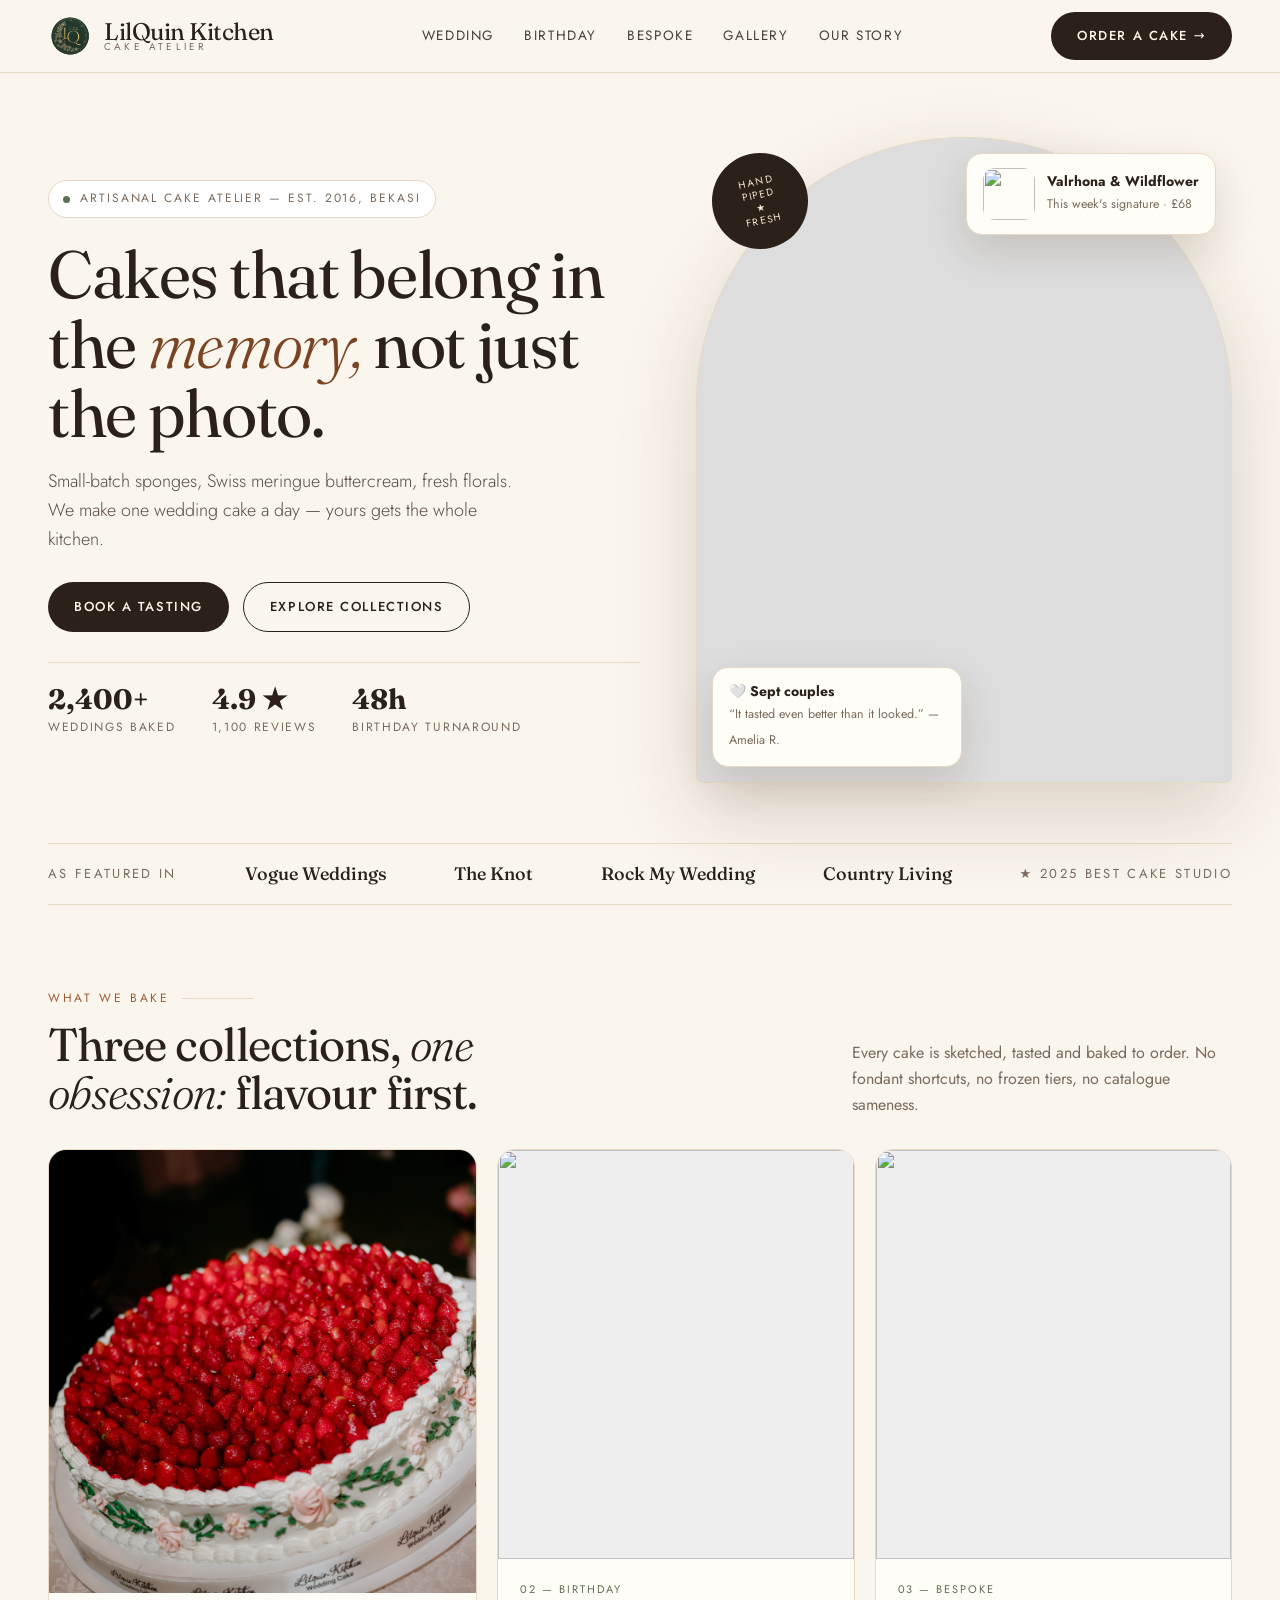
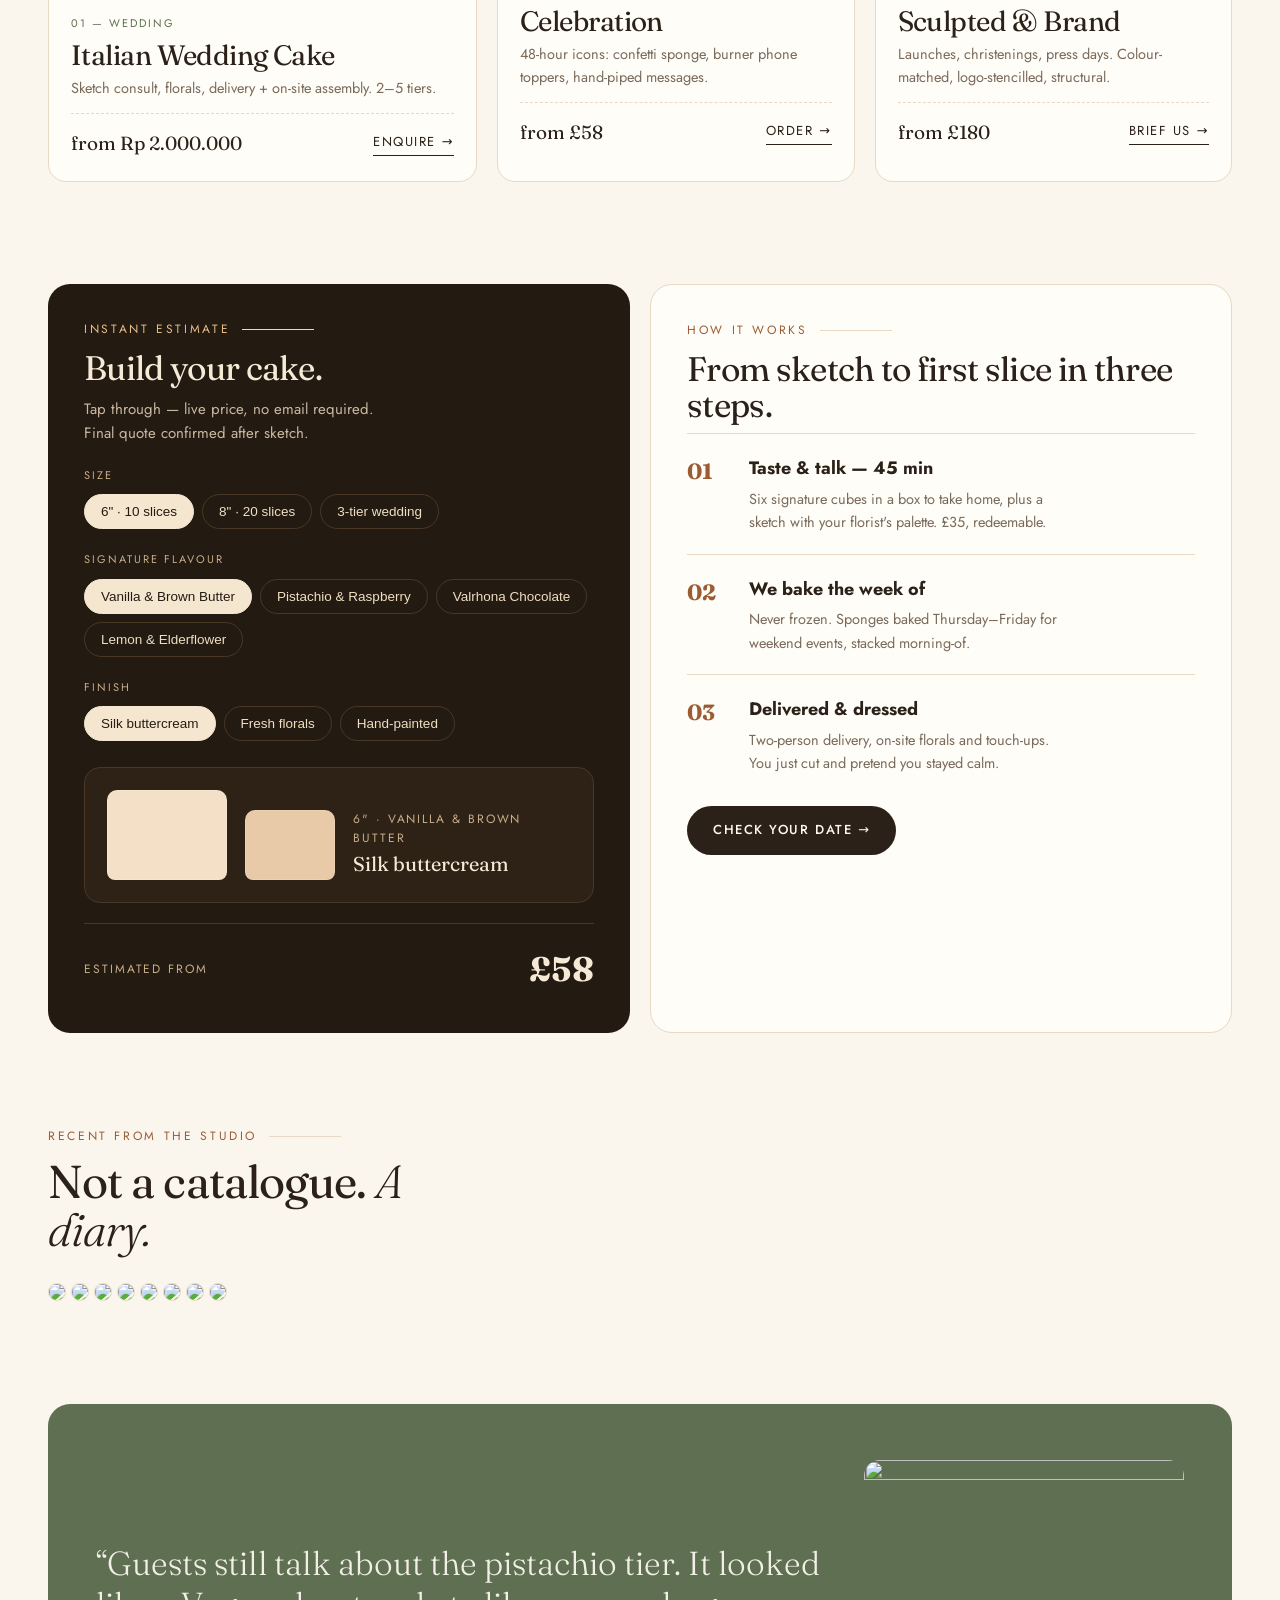
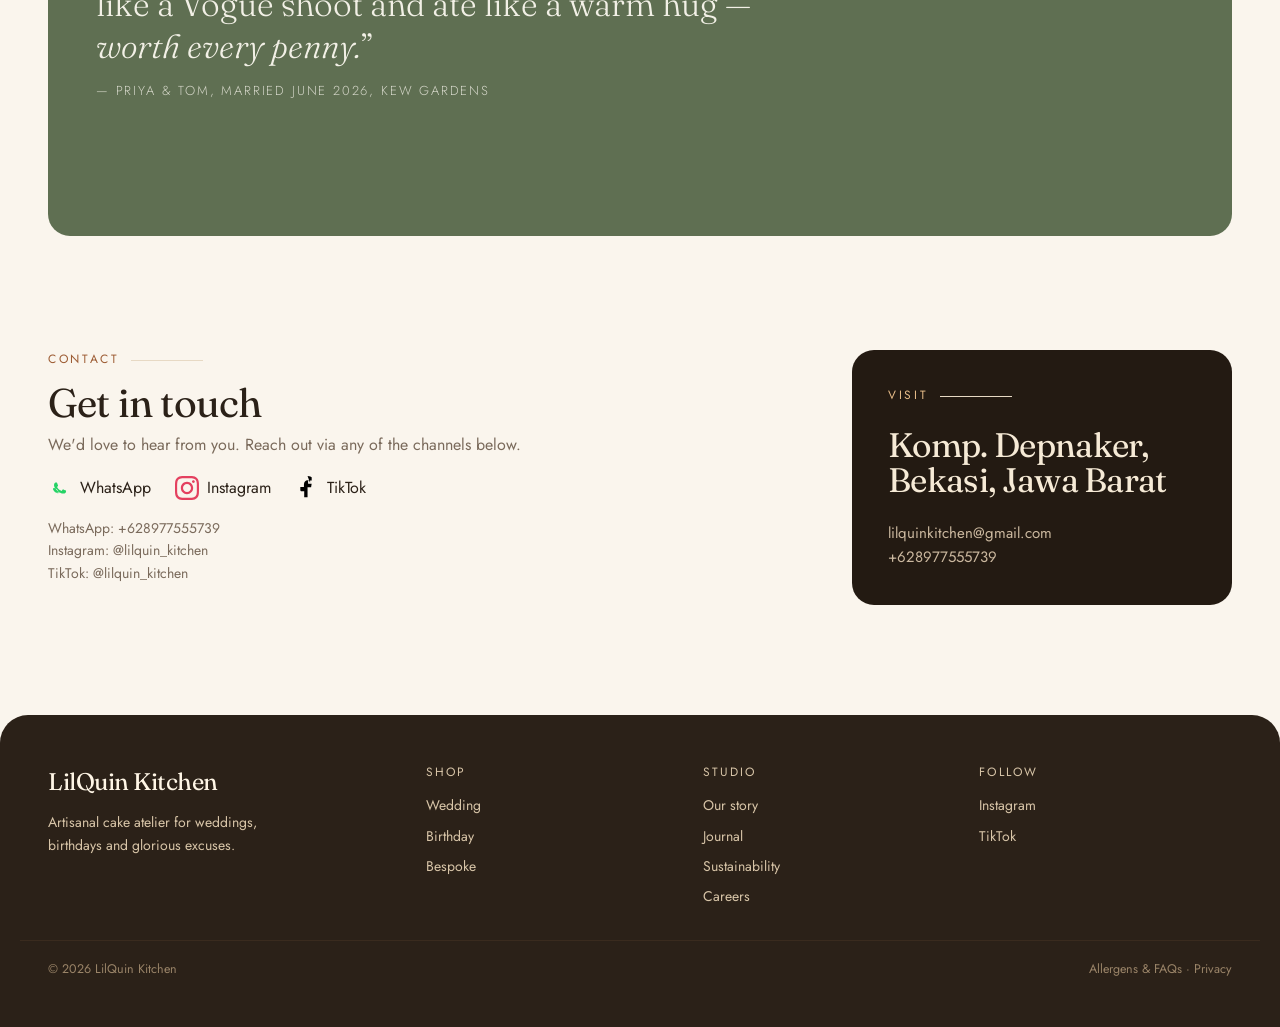
==== index.html @ 9ef21e5a "feat: add Italian cake image and update wedding cake details and pricing in index.html" ====
<!DOCTYPE html>
<html lang="en">

<head>
  <meta charset="UTF-8">
  <meta name="viewport" content="width=device-width, initial-scale=1.0">
  <link rel="icon" type="image/png" href="assets/images/logo.png">
  <title>LilQuin Kitchen — Artisanal Cake Atelier</title>
  <link
    href="https://fonts.googleapis.com/css2?family=Fraunces:ital,opsz,wght@0,9..144,300;0,9..144,400;0,9..144,500;0,9..144,600;1,9..144,400;1,9..144,500&family=Jost:wght@300;400;500;600&display=swap"
    rel="stylesheet">
  <link rel="stylesheet" href="assets/css/style.css">
  <style>
    /* ==========================================================================
   Index — Page-specific styles
   ========================================================================== */

    /* press */
    .press {
      border-top: 1px solid var(--line);
      border-bottom: 1px solid var(--line);
      padding: 16px 0;
      margin: 24px 0 0;
      display: flex;
      gap: 28px;
      align-items: center;
      justify-content: space-between;
      flex-wrap: wrap;
      color: var(--muted);
      font-size: 13px;
      letter-spacing: .18em;
      text-transform: uppercase
    }

    .press strong {
      font-family: 'Fraunces';
      font-size: 18px;
      letter-spacing: 0;
      text-transform: none;
      color: var(--ink);
      font-weight: 500
    }

    /* collections */
    .section {
      padding: 84px 0 10px
    }

    .section h2 {
      font-size: clamp(32px, 3.6vw, 54px);
      max-width: 16ch
    }

    .section h2 em {
      font-style: italic;
      font-weight: 300
    }

    .split {
      display: flex;
      justify-content: space-between;
      align-items: end;
      gap: 24px;
      margin-bottom: 32px
    }

    .split p {
      max-width: 38ch;
      color: var(--muted);
      font-size: 16px
    }

    .grid3 {
      display: grid;
      grid-template-columns: 1.2fr 1fr 1fr;
      gap: 20px
    }

    .card .ph {
      aspect-ratio: 4/4.6;
      overflow: hidden;
      background: #eee
    }

    .card:first-child .ph {
      aspect-ratio: 4/4.15
    }

    .card .ph img {
      width: 100%;
      height: 100%;
      object-fit: cover;
      transition: .6s
    }

    .card:hover .ph img {
      transform: scale(1.04)
    }

    .card .bd {
      padding: 22px
    }

    .tag {
      font-size: 11px;
      letter-spacing: .18em;
      text-transform: uppercase;
      color: var(--sage);
      margin-bottom: 8px
    }

    .card h3 {
      font-size: 28px;
      margin-bottom: 6px
    }

    .card p {
      font-size: 14.5px;
      color: var(--muted);
      margin-bottom: 14px
    }

    .price-row {
      display: flex;
      justify-content: space-between;
      align-items: center;
      border-top: 1px dashed var(--line);
      padding-top: 14px
    }

    .price {
      font-family: 'Fraunces';
      font-size: 19px
    }

    .link {
      font-size: 13px;
      letter-spacing: .12em;
      text-transform: uppercase;
      border-bottom: 1px solid var(--ink);
      padding-bottom: 2px
    }

    /* builder + process */
    .duo {
      display: grid;
      grid-template-columns: 1fr 1fr;
      gap: 20px;
      margin-top: 8px
    }

    .panel {
      background: #231A12;
      color: #F6EAD6;
      border-radius: 22px;
      padding: 36px;
      position: relative;
      overflow: hidden
    }

    .panel h3 {
      font-size: 34px;
      margin: 10px 0 10px
    }

    .panel p {
      color: #CBB89F;
      font-size: 15px;
      max-width: 36ch
    }

    .opt {
      margin: 22px 0
    }

    .opt label {
      font-size: 11px;
      letter-spacing: .18em;
      text-transform: uppercase;
      color: #C8AE8A;
      display: block;
      margin-bottom: 10px
    }

    .pills {
      display: flex;
      gap: 8px;
      flex-wrap: wrap
    }

    .pill {
      border: 1px solid #4A3725;
      border-radius: 999px;
      padding: 9px 16px;
      font-size: 13.5px;
      cursor: pointer;
      color: #F0DEC2;
      background: transparent;
      transition: .2s
    }

    .pill.active,
    .pill:hover {
      background: #F5E7CF;
      color: #231A12;
      border-color: #F5E7CF
    }

    .cake-prev {
      display: flex;
      align-items: end;
      gap: 18px;
      margin-top: 26px;
      background: #2E2217;
      border: 1px solid #4A3725;
      border-radius: 16px;
      padding: 22px
    }

    .tier {
      border-radius: 10px 10px 8px 8px;
      margin: 0 auto;
      text-align: center;
      transition: .4s;
      border: 1px solid rgba(255, 255, 255, .15)
    }

    .total {
      display: flex;
      justify-content: space-between;
      align-items: center;
      margin-top: 20px;
      border-top: 1px solid #4A3725;
      padding-top: 18px
    }

    .total strong {
      font-family: 'Fraunces';
      font-size: 34px
    }

    .panel.light {
      background: var(--card);
      color: var(--ink);
      border: 1px solid var(--line)
    }

    .panel.light p {
      color: var(--muted)
    }

    .step {
      display: flex;
      gap: 18px;
      padding: 20px 0;
      border-top: 1px solid var(--line)
    }

    .step b {
      font-family: 'Fraunces';
      font-size: 22px;
      color: var(--accent);
      min-width: 44px
    }

    .step h4 {
      font-size: 18px;
      margin-bottom: 4px
    }

    .step p {
      font-size: 14.5px;
      color: var(--muted)
    }

    /* gallery */
    .masonry {
      columns: 4 240px;
      column-gap: 16px;
      margin-top: 28px
    }

    .masonry img {
      width: 100%;
      border-radius: 14px;
      margin-bottom: 16px;
      border: 1px solid var(--line);
      break-inside: avoid
    }

    /* quote */
    .quote {
      background: var(--sage);
      color: #F2F0E6;
      border-radius: 22px;
      padding: 56px 48px;
      margin: 70px 0 10px;
      display: grid;
      grid-template-columns: 1fr 320px;
      gap: 32px;
      align-items: center
    }

    .quote blockquote {
      font-family: 'Fraunces';
      font-size: clamp(24px, 2.6vw, 36px);
      line-height: 1.25;
      font-weight: 300
    }

    .quote blockquote i {
      font-style: italic
    }

    /* tasting */
    .tasting {
      display: grid;
      grid-template-columns: 1fr 380px;
      gap: 20px;
      margin: 20px 0 80px
    }

    .form {
      background: var(--card);
      border: 1px solid var(--line);
      border-radius: 20px;
      padding: 32px
    }

    .form input,
    .form select {
      width: 100%;
      border: 1px solid var(--line);
      background: #fff;
      border-radius: 12px;
      padding: 13px 14px;
      font-size: 15px;
      margin-top: 8px;
      font-family: inherit
    }

    .form .row {
      display: grid;
      grid-template-columns: 1fr 1fr;
      gap: 12px
    }

    /* ---- Index responsive: tablet (≤980px) ---- */
    @media(max-width:980px) {
      .section {
        padding: 56px 0 8px
      }

      .grid3 {
        grid-template-columns: 1fr 1fr
      }

      .grid3 .card:first-child {
        grid-column: 1/-1
      }

      .cake-prev {
        flex-wrap: wrap
      }

      .quote {
        grid-template-columns: 1fr;
        gap: 24px
      }

      .quote img {
        max-height: 320px
      }

      .tasting {
        gap: 20px
      }
    }

    /* ---- Index responsive: phone (≤600px) ---- */
    @media(max-width:600px) {
      .section {
        padding: 44px 0 6px
      }

      .section h2 {
        font-size: 30px
      }

      .grid3 {
        grid-template-columns: 1fr
      }

      .card .bd {
        padding: 18px
      }

      .card h3 {
        font-size: 24px
      }

      .panel {
        padding: 26px 20px
      }

      .panel h3 {
        font-size: 28px
      }

      .press {
        flex-direction: column;
        align-items: flex-start;
        gap: 8px
      }

      .form {
        padding: 24px 18px
      }

      .form .row {
        grid-template-columns: 1fr
      }

      .quote {
        margin: 44px 0 8px
      }

      .tasting {
        margin: 16px 0 48px
      }

      .cake-prev {
        padding: 18px 14px;
        gap: 12px
      }

      .total strong {
        font-size: 28px
      }

      .step {
        gap: 12px
      }

      .step b {
        min-width: 32px;
        font-size: 18px
      }
    }
  </style>
</head>

<body>
  <header>
    <div class="wrap nav">
      <div class="logo"><img src="assets/images/logo.png" alt="LilQuin Kitchen logo"><a href="index.html"
          class="logo-text" style="color:inherit;text-decoration:none">LilQuin Kitchen <small>Cake Atelier</small></a>
      </div>
      <nav class="links"><a href="lilquin-wedding.html">Wedding</a><a href="lilquin-birthday.html">Birthday</a><a
          href="lilquin-bespoke.html">Bespoke</a><a href="#gallery">Gallery</a><a href="lilquin-our-story.html">Our
          Story</a></nav>
      <a class="btn" href="https://wa.me/628977555739">Order a cake →</a><button class="hamburger" aria-label="Menu"
        aria-expanded="false"><span></span></button>
    </div>
  </header>

  <div class="wrap">
    <div class="hero">
      <div>
        <div class="eyebrow"><span class="dot"></span> Artisanal Cake Atelier — Est. 2016, Bekasi</div>
        <h1>Cakes that belong in the <i>memory,</i> not just the photo.</h1>
        <p class="lede">Small-batch sponges, Swiss meringue buttercream, fresh florals. We make one wedding cake a day —
          yours gets the whole kitchen.</p>
        <div class="cta-row"><a class="btn" href="https://wa.me/628977555739">Book a tasting</a><a class="btn light"
            href="#wedding">Explore collections</a></div>
        <div class="meta">
          <div><strong>2,400+</strong><span>Weddings baked</span></div>
          <div><strong>4.9 ★</strong><span>1,100 reviews</span></div>
          <div><strong>48h</strong><span>Birthday turnaround</span></div>
        </div>
      </div>
      <div class="visual">
        <div class="stamp">hand<br>piped<br>★<br>fresh</div>
        <div class="arch"><img
            src="https://images.unsplash.com/photo-1535254973040-607b474cb50d?q=80&w=900&auto=format&fit=crop"
            alt="Wedding cake"></div>
        <div class="float slice"><img
            src="https://images.unsplash.com/photo-1578985545062-69928b1d9587?q=80&w=200&auto=format&fit=crop">
          <div><strong>Valrhona & Wildflower</strong><small>This week's signature · £68</small></div>
        </div>
        <div class="float taste">
          <div><strong>🤍 Sept couples</strong><small>“It tasted even better than it looked.” — Amelia R.</small></div>
        </div>
      </div>
    </div>

    <div class="press"><span>As featured in</span><strong>Vogue Weddings</strong><strong>The Knot</strong><strong>Rock
        My Wedding</strong><strong>Country Living</strong><span>★ 2025 Best Cake Studio</span></div>

    <div class="section" id="wedding">
      <div class="split">
        <div>
          <div class="kicker">What we bake</div>
          <h2>Three collections, <em>one obsession:</em> flavour first.</h2>
        </div>
        <p>Every cake is sketched, tasted and baked to order. No fondant shortcuts, no frozen tiers, no catalogue
          sameness.</p>
      </div>
      <div class="grid3">
        <div class="card">
          <div class="ph"><img
              src="assets/images/italia-cake.JPG" alt="Italian Wedding Cake"></div>
          <div class="bd">
            <div class="tag">01 — Wedding</div>
            <h3>Italian Wedding Cake</h3>
            <p>Sketch consult, florals, delivery + on-site assembly. 2–5 tiers.</p>
            <div class="price-row"><span class="price">from Rp 2.000.000</span><a class="link"
                href="lilquin-wedding.html">Enquire →</a></div>
          </div>
        </div>
        <div class="card" id="birthday">
          <div class="ph"><img
              src="https://images.unsplash.com/photo-1464349095431-e9a21285b5f3?q=80&w=800&auto=format&fit=crop"></div>
          <div class="bd">
            <div class="tag">02 — Birthday</div>
            <h3>Celebration</h3>
            <p>48-hour icons: confetti sponge, burner phone toppers, hand-piped messages.</p>
            <div class="price-row"><span class="price">from £58</span><a class="link" href="lilquin-birthday.html">Order
                →</a></div>
          </div>
        </div>
        <div class="card" id="bespoke">
          <div class="ph"><img
              src="https://images.unsplash.com/photo-1621303837174-89787a7d4729?q=80&w=800&auto=format&fit=crop"></div>
          <div class="bd">
            <div class="tag">03 — Bespoke</div>
            <h3>Sculpted & Brand</h3>
            <p>Launches, christenings, press days. Colour-matched, logo-stencilled, structural.</p>
            <div class="price-row"><span class="price">from £180</span><a class="link" href="lilquin-bespoke.html">Brief
                us →</a></div>
          </div>
        </div>
      </div>
    </div>

    <div class="section">
      <div class="duo">
        <div class="panel">
          <div class="kicker" style="color:#E9BE8A">Instant estimate</div>
          <h3>Build your cake.</h3>
          <p>Tap through — live price, no email required. Final quote confirmed after sketch.</p>
          <div class="opt"><label>Size</label>
            <div class="pills" id="size"><button class="pill active" data-p="58">6" · 10 slices</button><button
                class="pill" data-p="88">8" · 20 slices</button><button class="pill" data-p="420">3-tier
                wedding</button></div>
          </div>
          <div class="opt"><label>Signature flavour</label>
            <div class="pills" id="flav"><button class="pill active" data-p="0">Vanilla & Brown Butter</button><button
                class="pill" data-p="12">Pistachio & Raspberry</button><button class="pill" data-p="15">Valrhona
                Chocolate</button><button class="pill" data-p="10">Lemon & Elderflower</button></div>
          </div>
          <div class="opt"><label>Finish</label>
            <div class="pills" id="fin"><button class="pill active" data-p="0">Silk buttercream</button><button
                class="pill" data-p="45">Fresh florals</button><button class="pill" data-p="65">Hand-painted</button>
            </div>
          </div>
          <div class="cake-prev">
            <div class="tier" id="t1" style="width:120px;height:90px;background:#F3E0C6"></div>
            <div class="tier" id="t2" style="width:90px;height:70px;background:#E8C9A8"></div>
            <div style="flex:1">
              <div style="font-size:12px;letter-spacing:.16em;text-transform:uppercase;color:#C8AE8A" id="sum">6" ·
                Vanilla & Brown Butter</div>
              <div style="font-family:Fraunces;font-size:20px" id="flavName">Silk buttercream</div>
            </div>
          </div>
          <div class="total"><span
              style="font-size:12px;letter-spacing:.16em;text-transform:uppercase;color:#C8AE8A">Estimated
              from</span><strong id="price">£58</strong></div>
        </div>
        <div class="panel light">
          <div class="kicker">How it works</div>
          <h3 style="font-size:34px;margin:10px 0">From sketch to first slice in three steps.</h3>
          <div class="step"><b>01</b>
            <div>
              <h4>Taste & talk — 45 min</h4>
              <p>Six signature cubes in a box to take home, plus a sketch with your florist's palette. £35, redeemable.
              </p>
            </div>
          </div>
          <div class="step"><b>02</b>
            <div>
              <h4>We bake the week of</h4>
              <p>Never frozen. Sponges baked Thursday–Friday for weekend events, stacked morning-of.</p>
            </div>
          </div>
          <div class="step"><b>03</b>
            <div>
              <h4>Delivered & dressed</h4>
              <p>Two-person delivery, on-site florals and touch-ups. You just cut and pretend you stayed calm.</p>
            </div>
          </div>
          <a class="btn" href="#tasting" style="margin-top:12px">Check your date →</a>
        </div>
      </div>
    </div>

    <div class="section" id="gallery">
      <div class="kicker">Recent from the studio</div>
      <h2>Not a catalogue. <em>A diary.</em></h2>
      <div class="masonry">
        <img src="https://images.unsplash.com/photo-1602351447937-745cb720612f?q=80&w=600&auto=format&fit=crop">
        <img src="https://images.unsplash.com/photo-1535141192574-5d4897c12636?q=80&w=600&auto=format&fit=crop">
        <img src="https://images.unsplash.com/photo-1562440499-64c9a111f713?q=80&w=600&auto=format&fit=crop">
        <img src="https://images.unsplash.com/photo-1464349095431-e9a21285b5f3?q=80&w=600&auto=format&fit=crop">
        <img src="https://images.unsplash.com/photo-1535254973040-607b474cb50d?q=80&w=600&auto=format&fit=crop">
        <img src="https://images.unsplash.com/photo-1578985545062-69928b1d9587?q=80&w=600&auto=format&fit=crop">
        <img src="https://images.unsplash.com/photo-1621303837174-89787a7d4729?q=80&w=600&auto=format&fit=crop">
        <img src="https://images.unsplash.com/photo-1587668178277-295251f900ce?q=80&w=600&auto=format&fit=crop">
      </div>
    </div>

    <div class="quote">
      <blockquote>“Guests still talk about the pistachio tier. It looked like a Vogue shoot and ate like a warm hug —
        <i>worth every penny.</i>”<div
          style="font-family:Jost;font-size:13px;letter-spacing:.14em;text-transform:uppercase;margin-top:16px;opacity:.8">
          — Priya & Tom, married June 2026, Kew Gardens</div>
      </blockquote><img
        src="https://images.unsplash.com/photo-1535254973040-607b474cb50d?q=80&w=500&auto=format&fit=crop"
        style="width:100%;border-radius:16px;aspect-ratio:1;object-fit:cover">
    </div>

    <div class="section" id="tasting">
      <div class="tasting">
        <div class="contact">
          <div class="kicker">Contact</div>
          <h2 style="font-size:40px">Get in touch</h2>
          <p style="color:var(--muted);margin:8px 0 18px">We'd love to hear from you. Reach out via any of the channels
            below.</p>
          <div style="display:flex;gap:24px;flex-wrap:wrap;margin-top:12px">
            <a href="https://wa.me/628977555739" target="_blank" rel="noopener"
              style="display:flex;align-items:center;gap:8px;color:var(--ink);text-decoration:none">
              <svg width="24" height="24" viewBox="0 0 24 24" fill="#25D366">
                <path
                  d="M17.472 14.382c-.297-.149-1.758-.867-2.03-.967-.273-.099-.471-.148-.67.15-.197.297-.767.966-.94 1.164-.173.199-.347.223-.644.075-.297-.15-1.255-.463-2.39-1.475-.883-.788-1.48-1.761-1.653-2.059-.173-.297-.018-.458.13-.606.134-.133.298-.347.446-.52.149-.174.198-.298.298-.497.099-.198.05-.371-.025-.52-.075-.149-.669-1.612-.916-2.207-.242-.579-.487-.5-.669-.51-.173-.008-.371-.01-.57-.01-.198 0-.52.074-.792.372-.272.297-1.04 1.016-1.04 2.479 0 1.462 1.065 2.875 1.213 3.074.149.198 2.096 3.2 5.077 4.487.709.306 1.262.489 1.694.625.712.227 1.36.195 1.871.118.571-.085 1.758-.719 2.006-1.413.248-.694.248-1.289.173-1.413-.074-.124-.272-.198-.57-.673zm-4.621 1.629c-.709.31-1.167.477-1.425.577-.308.117-2.692.392-3.315.073-1.656-.85-2.907-2.783-3.03-3.253-.14-.513-.045-.83.205-1.087.204-.21.498-.346.84-.363.868-.044 2.551.952 3.21 1.78.692.868 1.03 1.95 1.039 2.237.01.671-.372 1.237-1.425 1.695z" />
              </svg>
              <span>WhatsApp</span>
            </a>
            <a href="https://instagram.com/lilquin_kitchen" target="_blank" rel="noopener"
              style="display:flex;align-items:center;gap:8px;color:var(--ink);text-decoration:none">
              <svg width="24" height="24" viewBox="0 0 24 24" fill="#E4405F">
                <path
                  d="M12 2.163c3.204 0 3.584.012 4.85.07 3.252.148 4.771 1.691 4.919 4.919.058 1.265.069 1.645.069 4.849 0 3.205-.012 3.584-.069 4.849-.149 3.225-1.664 4.771-4.919 4.919-1.266.058-1.644.07-4.85.07-3.204 0-3.584-.012-4.849-.07-3.26-.149-4.771-1.699-4.919-4.92-.058-1.265-.07-1.644-.07-4.849 0-3.204.013-3.583.07-4.849.149-3.227 1.664-4.771 4.919-4.919 1.266-.057 1.645-.069 4.849-.069zm0-2.163c-3.259 0-3.667.014-4.947.072-4.358.2-6.78 2.618-6.98 6.98-.059 1.281-.073 1.689-.073 4.948 0 3.259.014 3.668.072 4.948.2 4.358 2.618 6.78 6.98 6.98 1.281.058 1.689.072 4.948.072 3.259 0 3.668-.014 4.948-.072 4.354-.2 6.782-2.618 6.979-6.98.059-1.28.073-1.689.073-4.948 0-3.259-.014-3.667-.072-4.947-.196-4.354-2.617-6.78-6.979-6.98-1.281-.059-1.69-.073-4.949-.073zm0 5.838c-3.403 0-6.162 2.759-6.162 6.162s2.759 6.163 6.162 6.163 6.162-2.759 6.162-6.163c0-3.403-2.759-6.162-6.162-6.162zm0 10.162c-2.209 0-4-1.79-4-4 0-2.209 1.791-4 4-4s4 1.791 4 4c0 2.21-1.791 4-4 4zm6.406-11.845c-.796 0-1.441.645-1.441 1.44s.645 1.44 1.441 1.44c.795 0 1.439-.645 1.439-1.44s-.644-1.44-1.439-1.44z" />
              </svg>
              <span>Instagram</span>
            </a>
            <a href="https://tiktok.com/@lilquin_kitchen" target="_blank" rel="noopener"
              style="display:flex;align-items:center;gap:8px;color:var(--ink);text-decoration:none">
              <svg width="24" height="24" viewBox="0 0 24 24" fill="#000">
                <path
                  d="M12.545 0c2.42 0 3.678 1.027 4.148 1.227v3.275h-3.135c-.272 0-.47.225-.47.486v2.637h3.567l-.564 3.664H12.55v9.86H9.21V15.34H6.49c-.813 0-1.177-.78-1.177-1.322v-2.9h3.623v-2.54c0-2.784 1.547-4.38 3.807-4.38 1.103 0 2.07.093 2.35.133v2.64z" />
              </svg>
              <span>TikTok</span>
            </a>
          </div>
          <p style="margin-top:16px;color:var(--muted);font-size:14px">WhatsApp: +628977555739<br>Instagram:
            @lilquin_kitchen<br>TikTok: @lilquin_kitchen</p>
        </div>
        <div class="panel" style="display:flex;flex-direction:column;justify-content:center">
          <div class="kicker" style="color:#E9BE8A">Visit</div>
          <h3>Komp. Depnaker,<br>Bekasi, Jawa Barat</h3>
          <p style="margin-top:12px">lilquinkitchen@gmail.com<br>+628977555739</p>
        </div>
      </div>
    </div>
  </div>

  <footer>
    <div class="wrap cols">
      <div>
        <div class="logo" style="color:#FFF6E6">LilQuin Kitchen</div>
        <p style="font-size:14px;margin-top:10px;max-width:32ch">Artisanal cake atelier for weddings, birthdays and
          glorious excuses.</p>
      </div>
      <div>
        <div style="font-size:12px;letter-spacing:.18em;text-transform:uppercase;margin-bottom:12px">Shop</div>
        <div style="display:grid;gap:8px;font-size:14px"><a href="lilquin-wedding.html">Wedding</a><a
            href="lilquin-birthday.html">Birthday</a><a href="lilquin-bespoke.html">Bespoke</a></div>
      </div>
      <div>
        <div style="font-size:12px;letter-spacing:.18em;text-transform:uppercase;margin-bottom:12px">Studio</div>
        <div style="display:grid;gap:8px;font-size:14px"><a href="lilquin-our-story.html">Our story</a><a
            href="#">Journal</a><a href="#">Sustainability</a><a href="#">Careers</a></div>
      </div>
      <div>
        <div style="font-size:12px;letter-spacing:.18em;text-transform:uppercase;margin-bottom:12px">Follow</div>
        <div style="display:grid;gap:8px;font-size:14px"><a href="https://instagram.com/lilquin_kitchen" target="_blank"
            rel="noopener">Instagram</a><a href="https://tiktok.com/@lilquin_kitchen" target="_blank"
            rel="noopener">TikTok</a></div>
      </div>
    </div>
    <div class="wrap footbar"><span>© 2026 LilQuin Kitchen</span><span>Allergens & FAQs · Privacy</span></div>
  </footer>

  <script src="assets/js/shared.js"></script>
  <script>
    let base = { size: 58, flav: 0, fin: 0 };
    function bind(id, key) {
      document.querySelectorAll('#' + id + ' .pill').forEach(b => b.onclick = () => {
        document.querySelectorAll('#' + id + ' .pill').forEach(x => x.classList.remove('active'));
        b.classList.add('active'); base[key] = +b.dataset.p;
        if (key === 'size') { document.getElementById('sum').textContent = b.textContent + ' · ' + document.querySelector('#flav .active').textContent; }
        if (key === 'flav') { document.getElementById('sum').textContent = document.querySelector('#size .active').textContent + ' · ' + b.textContent; }
        if (key === 'fin') { document.getElementById('flavName').textContent = b.textContent; }
        document.getElementById('price').textContent = '£' + (base.size + base.flav + base.fin);
      });
    }
    bind('size', 'size'); bind('flav', 'flav'); bind('fin', 'fin');
  </script>
</body>

</html>
---- assets/css/style.css ----
/* ==========================================================================
   LilQuin Kitchen — Shared Styles (all pages)
   ========================================================================== */

/* ---- Design Tokens ---- */
:root{
  --cream:#FAF5ED; --cream2:#F3EAD9; --ink:#2B2118; --muted:#7A6A5B;
  --line:#E7D9C4; --accent:#9C5B33; --accent-dark:#7A4423; --sage:#5F6F52; --blush:#EFD9C5;
  --card:#FFFDF8; --radius:18px;
}

/* ---- Reset & Base ---- */
*{margin:0;padding:0;box-sizing:border-box}
body{font-family:'Jost',system-ui,sans-serif;background:var(--cream);color:var(--ink);line-height:1.6;-webkit-font-smoothing:antialiased}
h1,h2,h3,.serif{font-family:'Fraunces',Georgia,serif;font-weight:400;line-height:1.05;letter-spacing:-.02em}
a{color:inherit;text-decoration:none}

/* ---- Layout Wrappers ---- */
.wrap{max-width:1240px;margin:0 auto;padding:0 28px}
.wrap-narrow{max-width:820px;margin:0 auto;padding:0 28px}
.wrap-wide{max-width:1240px;margin:0 auto;padding:0 28px}

/* ---- Header / Nav ---- */
header{position:sticky;top:0;z-index:20;background:rgba(250,245,237,.88);backdrop-filter:blur(14px);border-bottom:1px solid var(--line)}
.nav{display:flex;align-items:center;justify-content:space-between;height:72px;gap:12px;min-width:0}
.logo{display:flex;align-items:center;gap:12px;font-family:'Fraunces',serif;font-size:24px;letter-spacing:-.02em;min-width:0;flex-shrink:1;overflow:hidden;white-space:nowrap;text-overflow:ellipsis}
.logo img{width:44px;height:44px;border-radius:50%;object-fit:cover;flex-shrink:0}
.logo-text{display:flex;flex-direction:column;line-height:1}
.logo span{font-style:italic;font-weight:300}
.logo small,.logo-text small{display:block;font-family:'Jost';font-size:10px;letter-spacing:.32em;text-transform:uppercase;color:var(--muted);margin-top:-2px}
.links{display:flex;gap:30px;font-size:13.5px;letter-spacing:.12em;text-transform:uppercase;color:#4A3E33}
.links a{position:relative}
.links a:hover{color:var(--accent)}
.links a.active{color:var(--accent);border-bottom:1px solid var(--accent);padding-bottom:2px}

/* ---- Buttons ---- */
.btn{display:inline-flex;align-items:center;gap:10px;background:var(--ink);color:#FFF8EC;border:0;border-radius:999px;padding:14px 26px;font-size:13px;letter-spacing:.12em;text-transform:uppercase;font-weight:500;cursor:pointer;transition:.25s}
.btn:hover{background:var(--accent);transform:translateY(-1px)}
.btn.light{background:transparent;color:var(--ink);border:1px solid var(--ink)}
.btn.light:hover{background:var(--ink);color:#fff}

/* ---- Utility ---- */
.eyebrow{display:inline-flex;align-items:center;gap:10px;border:1px solid var(--line);background:#fff;border-radius:999px;padding:8px 14px;font-size:12px;letter-spacing:.16em;text-transform:uppercase;color:var(--muted)}
.dot{width:7px;height:7px;border-radius:50%;background:var(--sage)}
.kicker{font-size:12px;letter-spacing:.22em;text-transform:uppercase;color:var(--accent);margin-bottom:12px;display:flex;align-items:center;gap:12px}
.kicker:after{content:"";height:1px;width:72px;background:var(--line);display:inline-block}
.divider{border:0;border-top:1px solid var(--line);margin:40px 0}

/* ---- Hero (index) ---- */
.hero{display:grid;grid-template-columns:1.05fr .95fr;gap:56px;padding:64px 0 36px;align-items:center;min-width:0}
.hero h1{font-size:clamp(44px,5.2vw,76px);margin:22px 0 18px;word-break:break-word;overflow-wrap:anywhere}
.hero h1 i{font-style:italic;font-weight:300;color:var(--accent-dark)}
.lede{font-size:18px;color:#5B4D40;max-width:48ch;font-weight:300}
.cta-row{display:flex;gap:14px;margin:28px 0 30px;flex-wrap:wrap}
.meta{display:flex;gap:36px;border-top:1px solid var(--line);padding-top:22px}
.meta div strong{font-family:'Fraunces';font-size:28px;display:block;line-height:1}
.meta div span{font-size:12px;letter-spacing:.14em;text-transform:uppercase;color:var(--muted)}

/* Hero visual */
.visual{position:relative;min-width:0}
.arch{border-radius:999px 999px 24px 24px;overflow:hidden;border:1px solid var(--line);box-shadow:0 30px 80px rgba(80,50,20,.18);aspect-ratio:.83;background:#ddd;min-width:0}
.arch img{width:100%;height:100%;object-fit:cover;display:block}
.float{position:absolute;background:var(--card);border:1px solid var(--line);border-radius:16px;padding:14px 16px;box-shadow:0 16px 40px rgba(60,35,10,.14);display:flex;gap:12px;align-items:center}
.float.taste{left:16px;bottom:16px;max-width:250px}
.float.slice{right:16px;top:16px}
.float img{width:52px;height:52px;border-radius:12px;object-fit:cover}
.float strong{font-size:14px;display:block;line-height:1.3}
.float small{font-size:12.5px;color:var(--muted)}
.stamp{position:absolute;left:16px;top:16px;width:96px;height:96px;border-radius:50%;background:var(--ink);color:#F3E6CF;display:grid;place-items:center;text-align:center;font-size:10px;letter-spacing:.16em;text-transform:uppercase;line-height:1.3;transform:rotate(-12deg)}

/* ---- Page Hero (wedding/birthday/bespoke) ---- */
.page-hero{padding-top:72px;padding-bottom:16px;min-width:0}
.page-hero h1{font-size:clamp(44px,5vw,68px);margin:18px 0 10px;word-break:break-word;overflow-wrap:anywhere}
.page-hero h1 i{font-style:italic;font-weight:300;color:var(--accent-dark)}
.page-hero p.lead{font-size:18px;color:#5B4D40;font-weight:300;max-width:58ch;margin-bottom:24px}
.cta-wrap{display:flex;gap:14px;margin-bottom:32px;flex-wrap:wrap}

/* ---- Cards ---- */
.card{background:var(--card);border:1px solid var(--line);border-radius:var(--radius);overflow:hidden;transition:.3s;min-width:0}
.card:hover{transform:translateY(-4px);box-shadow:0 24px 60px rgba(90,55,20,.14)}

/* ---- Prose / Content ---- */
.prose p{font-size:17px;color:#3E332A;font-weight:300;margin-bottom:20px;max-width:65ch}
.prose h2{font-size:32px;margin:36px 0 12px}
.prose ul{font-size:17px;color:#3E332A;font-weight:300;max-width:65ch;margin-bottom:20px}
.prose li{margin-bottom:12px}
.prose strong{font-weight:500;color:var(--ink)}
.prose .emoji{display:block;font-size:18px;margin:4px 0 12px}

/* ---- Box ---- */
.box{background:var(--card);border:1px solid var(--line);border-radius:var(--radius);padding:32px;margin:0 0 60px}
.box p{color:var(--muted);margin:8px 0 20px}

/* ---- Footer ---- */
footer{background:var(--ink);color:#D8C5A8;padding:48px 0;border-radius:28px 28px 0 0;margin-top:20px}
footer .cols{display:grid;grid-template-columns:1.4fr 1fr 1fr 1fr;gap:24px}
.footbar{border-top:1px solid #3A2B1E;margin-top:32px;padding-top:18px;display:flex;justify-content:space-between;gap:10px;flex-wrap:wrap;font-size:12.5px;color:#9A8468}

/* ---- Mobile Hamburger ---- */
.hamburger{display:none;align-items:center;justify-content:center;width:44px;height:44px;border:1px solid var(--line);border-radius:12px;background:#fff;color:var(--ink);cursor:pointer;flex-shrink:0}
.hamburger span{display:block;width:18px;height:2px;background:currentColor;position:relative;transition:.2s}
.hamburger span:before,.hamburger span:after{content:"";position:absolute;left:0;width:18px;height:2px;background:currentColor;transition:.2s}
.hamburger span:before{top:-6px}.hamburger span:after{top:6px}
.nav-open .hamburger span{background:transparent}
.nav-open .hamburger span:before{transform:rotate(45deg);top:0}
.nav-open .hamburger span:after{transform:rotate(-45deg);top:0}

/* ---- Base overflow guard ---- */
html,body{overflow-x:clip}
img{max-width:100%;height:auto}

/* ---- Media Queries ---- */
@media(max-width:980px){
  .links{display:none}
  footer .cols{grid-template-columns:1fr 1fr}
  .hamburger{display:flex}
  .nav .btn{margin-left:auto}
  .nav{position:relative}
  header .links{position:absolute;top:100%;left:0;right:0;background:var(--cream);border-top:1px solid var(--line);border-bottom:1px solid var(--line);flex-direction:column;gap:0;padding:10px 18px 14px;display:none;z-index:19;box-shadow:0 12px 30px rgba(60,35,10,.12)}
  header.nav-open .links{display:flex}
  header .links a{padding:12px 4px;font-size:15px;border-bottom:1px solid #EDE3D3}
  header .links a:last-child{border-bottom:0}
  /* shared grids collapse */
  .grid3{grid-template-columns:1fr 1fr}
  .page-hero h1{font-size:clamp(36px,6vw,54px)}
  .prose h2{font-size:28px}
}

@media(max-width:600px){
  .wrap,.wrap-wide,.wrap-narrow{padding:0 18px}
  /* header fits 390px: logo + btn + burger in one row */
  .nav{height:60px;gap:8px}
  .logo{font-size:17px;gap:8px;flex-shrink:1;min-width:0}
  .logo img{width:32px;height:32px}
  .logo-text small{display:none}
  .nav .btn{padding:9px 13px;font-size:10.5px;white-space:nowrap;flex-shrink:0}
  .hamburger{width:40px;height:40px;flex-shrink:0}
  /* hero */
  .page-hero{padding:32px 0 12px}
  .page-hero h1{font-size:36px;margin:16px 0 12px}
  .page-hero p.lead{font-size:16px}
  .cta-row,.cta-wrap{gap:10px}
  .cta-row .btn,.cta-wrap .btn,.cta-box .btn{width:100%;justify-content:center}
  /* content */
  .prose p,.prose ul{font-size:16px}
  .prose h2{font-size:24px;margin:28px 0 10px}
  .box{padding:24px 18px;margin-bottom:40px}
  /* footer single column */
  footer .cols{grid-template-columns:1fr;gap:20px}
  footer{padding:36px 0;border-radius:20px 20px 0 0}
  .footbar{flex-direction:column;gap:4px}
}

/* ---- Index-specific responsive (overridden per page) ---- */
@media(max-width:980px){
  .hero,.duo,.tasting,.quote{grid-template-columns:1fr}
  .grid3{grid-template-columns:1fr}
  .float.taste{left:8px}.float.slice{right:8px}
  .split{flex-direction:column;align-items:flex-start}
  .quote{padding:36px 28px}
  .masonry{columns:2 140px}
}

@media(max-width:600px){
  .hero{padding:36px 0 20px;gap:32px}
  .hero h1{font-size:38px}
  .lede{font-size:16px}
  .meta{gap:20px;flex-wrap:wrap}
  .visual{margin-top:8px}
  .stamp{left:8px;top:12px;width:84px;height:84px;font-size:9px}
  .float{padding:10px 12px}
  .float.taste{left:8px;bottom:16px;max-width:210px}
  .float.slice{right:8px;top:12px}
}

/* ==========================================================================
   End of Shared Styles
   ========================================================================== */
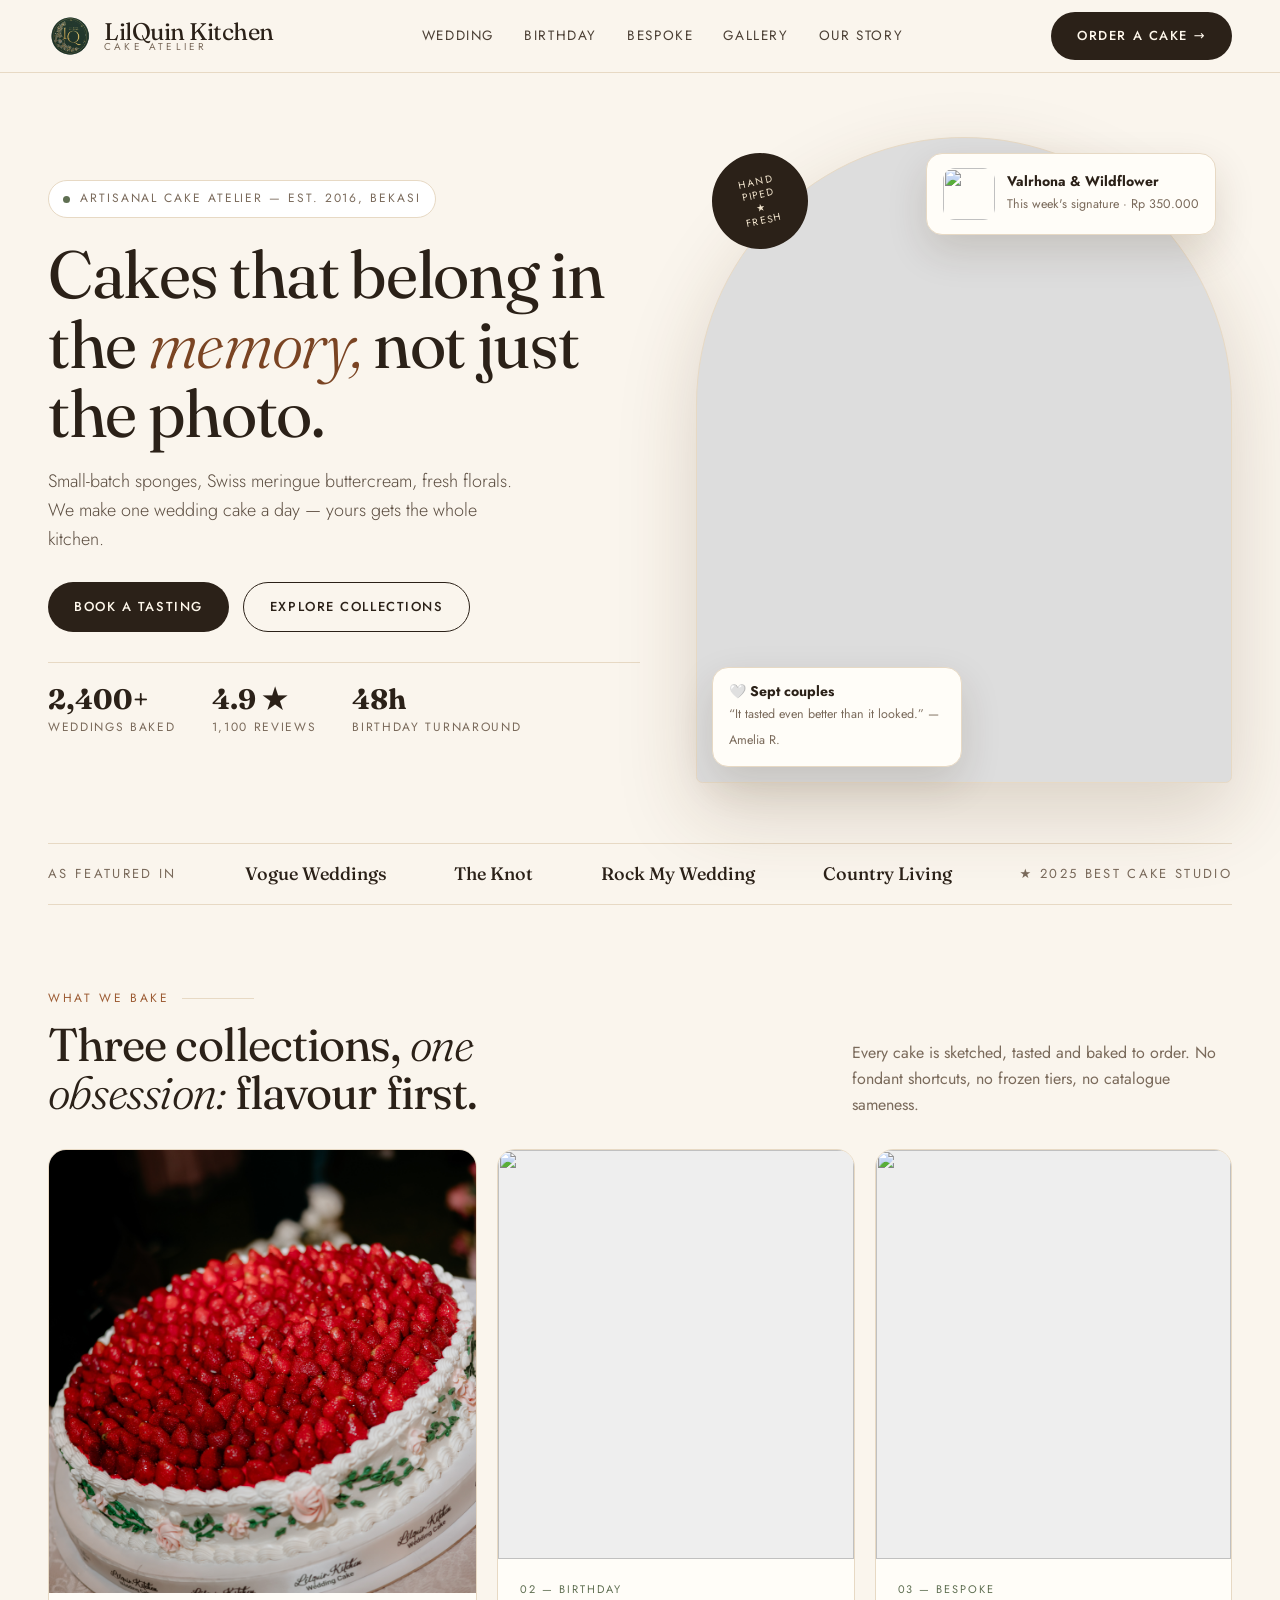
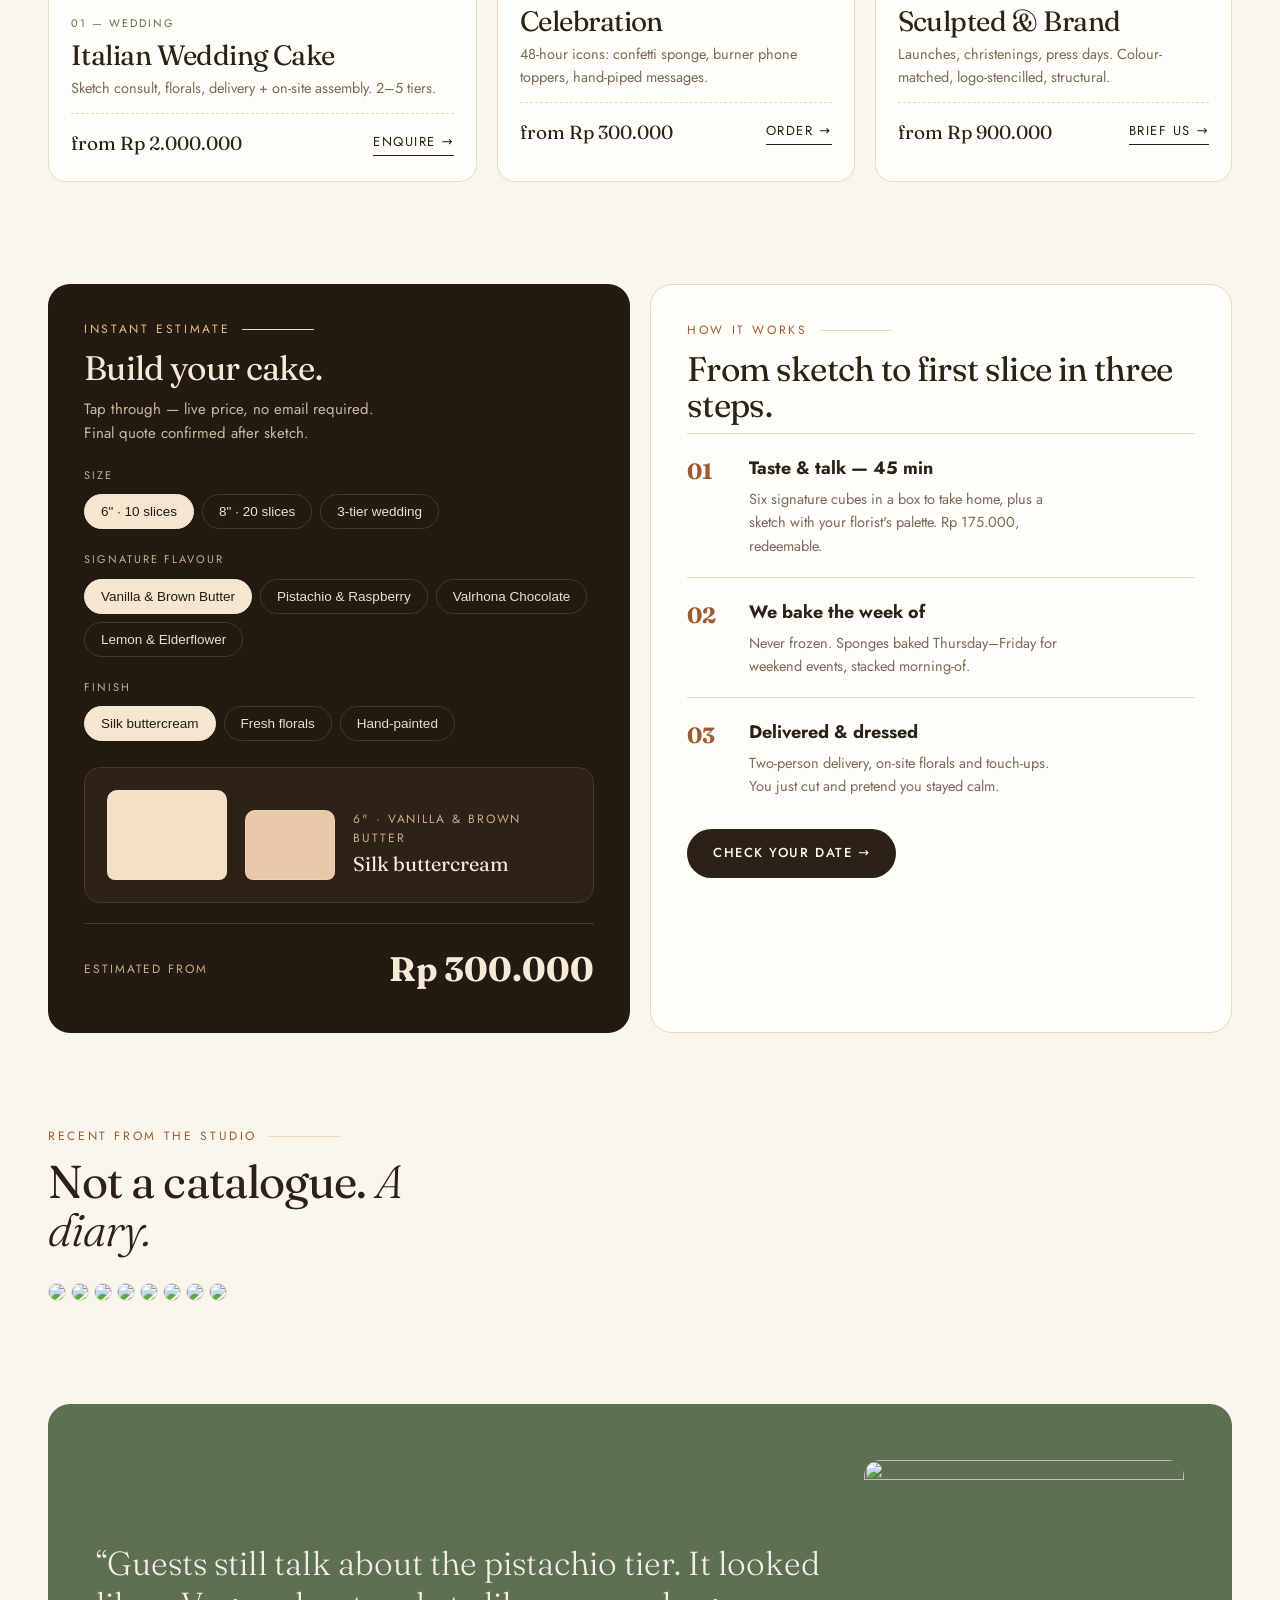
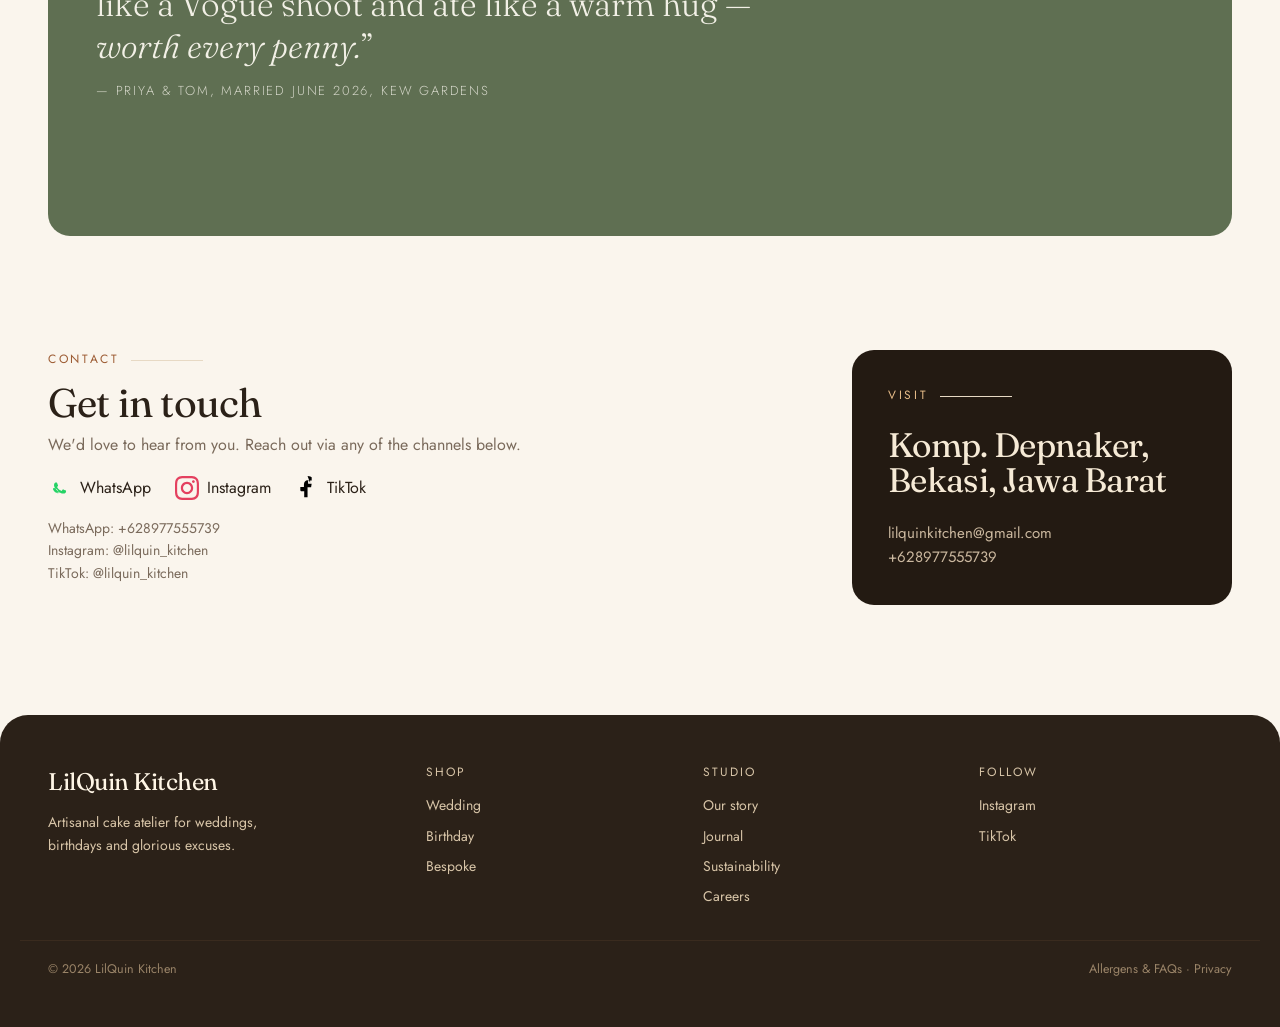
==== commit 5aecaea7: "refactor: update currency from GBP to IDR across pages and price calculators" ====
--- a/index.html
+++ b/index.html
@@ -486,7 +486,7 @@
             alt="Wedding cake"></div>
         <div class="float slice"><img
             src="https://images.unsplash.com/photo-1578985545062-69928b1d9587?q=80&w=200&auto=format&fit=crop">
-          <div><strong>Valrhona & Wildflower</strong><small>This week's signature · £68</small></div>
+          <div><strong>Valrhona & Wildflower</strong><small>This week's signature · Rp 350.000</small></div>
         </div>
         <div class="float taste">
           <div><strong>🤍 Sept couples</strong><small>“It tasted even better than it looked.” — Amelia R.</small></div>
@@ -525,7 +525,7 @@
             <div class="tag">02 — Birthday</div>
             <h3>Celebration</h3>
             <p>48-hour icons: confetti sponge, burner phone toppers, hand-piped messages.</p>
-            <div class="price-row"><span class="price">from £58</span><a class="link" href="lilquin-birthday.html">Order
+            <div class="price-row"><span class="price">from Rp 300.000</span><a class="link" href="lilquin-birthday.html">Order
                 →</a></div>
           </div>
         </div>
@@ -536,7 +536,7 @@
             <div class="tag">03 — Bespoke</div>
             <h3>Sculpted & Brand</h3>
             <p>Launches, christenings, press days. Colour-matched, logo-stencilled, structural.</p>
-            <div class="price-row"><span class="price">from £180</span><a class="link" href="lilquin-bespoke.html">Brief
+            <div class="price-row"><span class="price">from Rp 900.000</span><a class="link" href="lilquin-bespoke.html">Brief
                 us →</a></div>
           </div>
         </div>
@@ -550,18 +550,18 @@
           <h3>Build your cake.</h3>
           <p>Tap through — live price, no email required. Final quote confirmed after sketch.</p>
           <div class="opt"><label>Size</label>
-            <div class="pills" id="size"><button class="pill active" data-p="58">6" · 10 slices</button><button
-                class="pill" data-p="88">8" · 20 slices</button><button class="pill" data-p="420">3-tier
+            <div class="pills" id="size"><button class="pill active" data-p="300000">6" · 10 slices</button><button
+                class="pill" data-p="450000">8" · 20 slices</button><button class="pill" data-p="2000000">3-tier
                 wedding</button></div>
           </div>
           <div class="opt"><label>Signature flavour</label>
             <div class="pills" id="flav"><button class="pill active" data-p="0">Vanilla & Brown Butter</button><button
-                class="pill" data-p="12">Pistachio & Raspberry</button><button class="pill" data-p="15">Valrhona
-                Chocolate</button><button class="pill" data-p="10">Lemon & Elderflower</button></div>
+                class="pill" data-p="50000">Pistachio & Raspberry</button><button class="pill" data-p="75000">Valrhona
+                Chocolate</button><button class="pill" data-p="50000">Lemon & Elderflower</button></div>
           </div>
           <div class="opt"><label>Finish</label>
             <div class="pills" id="fin"><button class="pill active" data-p="0">Silk buttercream</button><button
-                class="pill" data-p="45">Fresh florals</button><button class="pill" data-p="65">Hand-painted</button>
+                class="pill" data-p="200000">Fresh florals</button><button class="pill" data-p="300000">Hand-painted</button>
             </div>
           </div>
           <div class="cake-prev">
@@ -575,7 +575,7 @@
           </div>
           <div class="total"><span
               style="font-size:12px;letter-spacing:.16em;text-transform:uppercase;color:#C8AE8A">Estimated
-              from</span><strong id="price">£58</strong></div>
+              from</span><strong id="price">Rp 300.000</strong></div>
         </div>
         <div class="panel light">
           <div class="kicker">How it works</div>
@@ -583,7 +583,7 @@
           <div class="step"><b>01</b>
             <div>
               <h4>Taste & talk — 45 min</h4>
-              <p>Six signature cubes in a box to take home, plus a sketch with your florist's palette. £35, redeemable.
+              <p>Six signature cubes in a box to take home, plus a sketch with your florist's palette. Rp 175.000, redeemable.
               </p>
             </div>
           </div>
@@ -703,7 +703,10 @@
 
   <script src="assets/js/shared.js"></script>
   <script>
-    let base = { size: 58, flav: 0, fin: 0 };
+    let base = { size: 300000, flav: 0, fin: 0 };
+    function formatIDR(val) {
+      return 'Rp ' + val.toLocaleString('id-ID');
+    }
     function bind(id, key) {
       document.querySelectorAll('#' + id + ' .pill').forEach(b => b.onclick = () => {
         document.querySelectorAll('#' + id + ' .pill').forEach(x => x.classList.remove('active'));
@@ -711,7 +714,7 @@
         if (key === 'size') { document.getElementById('sum').textContent = b.textContent + ' · ' + document.querySelector('#flav .active').textContent; }
         if (key === 'flav') { document.getElementById('sum').textContent = document.querySelector('#size .active').textContent + ' · ' + b.textContent; }
         if (key === 'fin') { document.getElementById('flavName').textContent = b.textContent; }
-        document.getElementById('price').textContent = '£' + (base.size + base.flav + base.fin);
+        document.getElementById('price').textContent = formatIDR(base.size + base.flav + base.fin);
       });
     }
     bind('size', 'size'); bind('flav', 'flav'); bind('fin', 'fin');
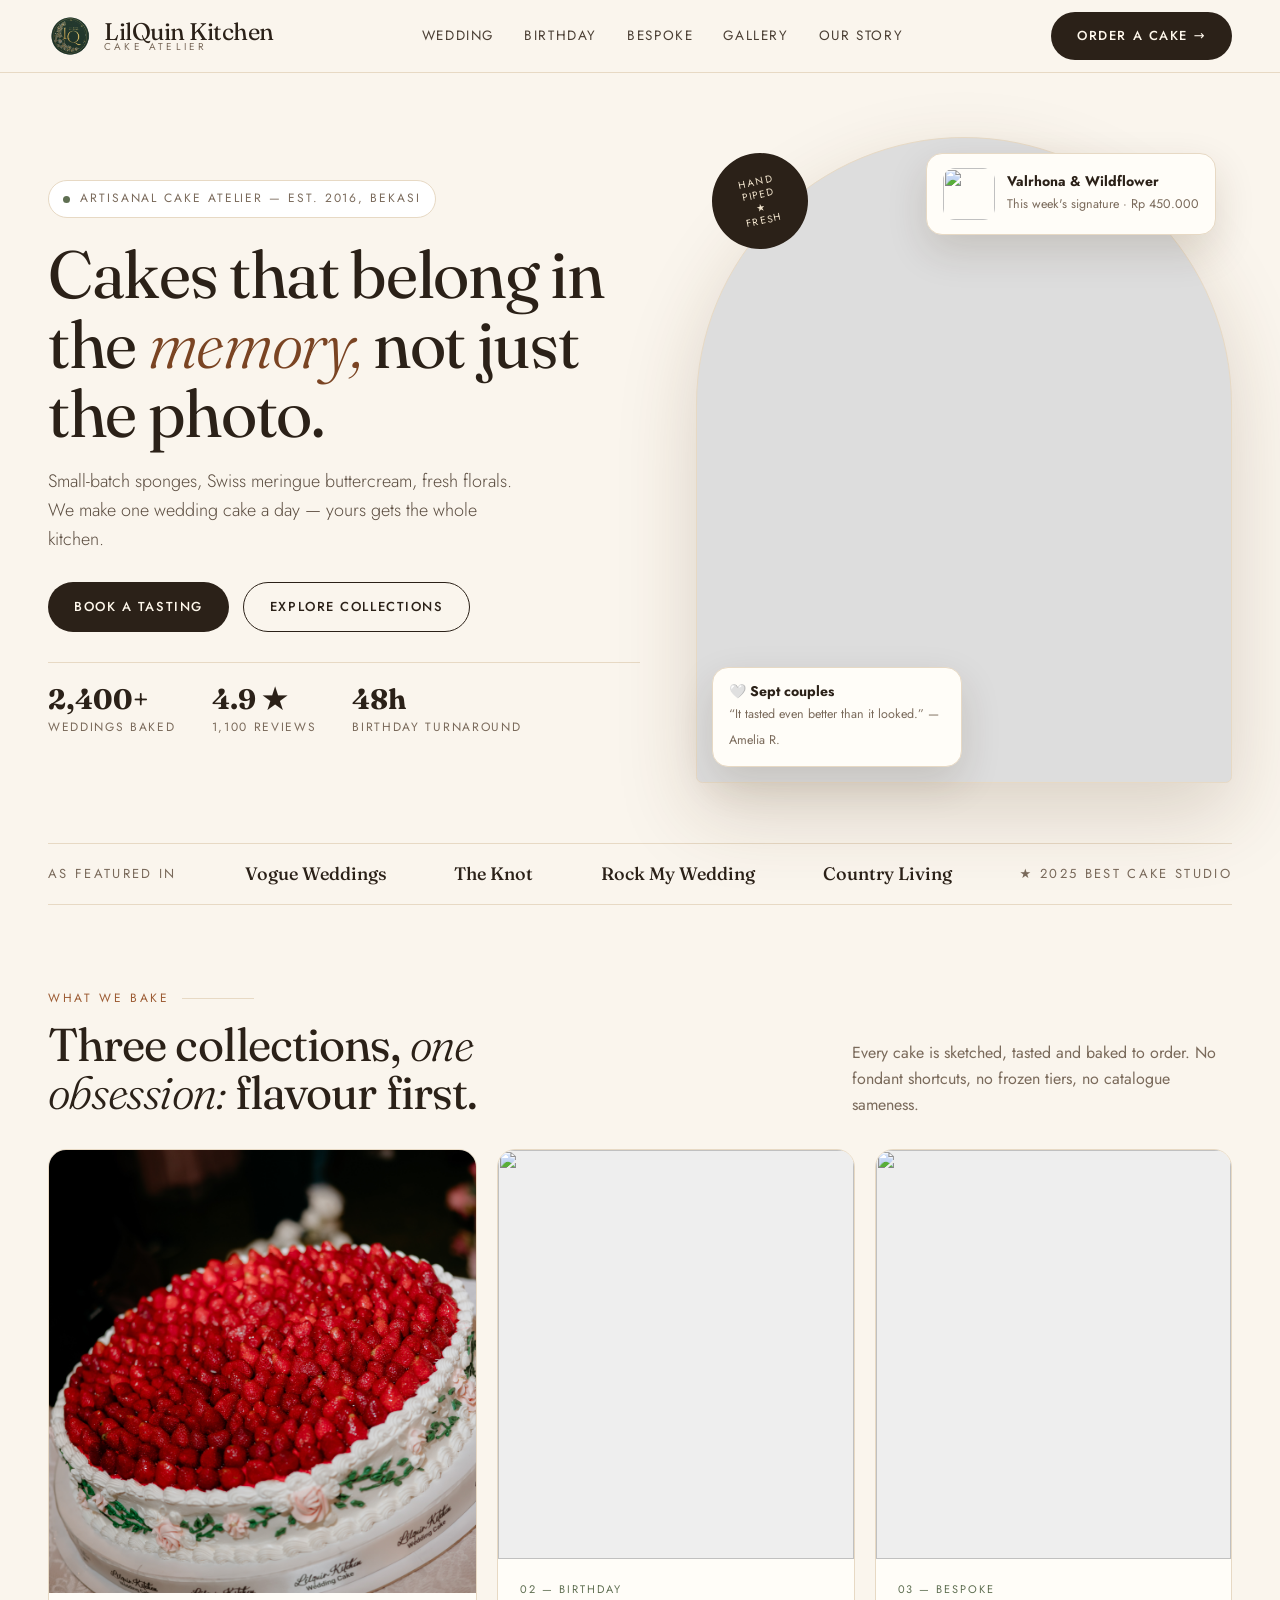
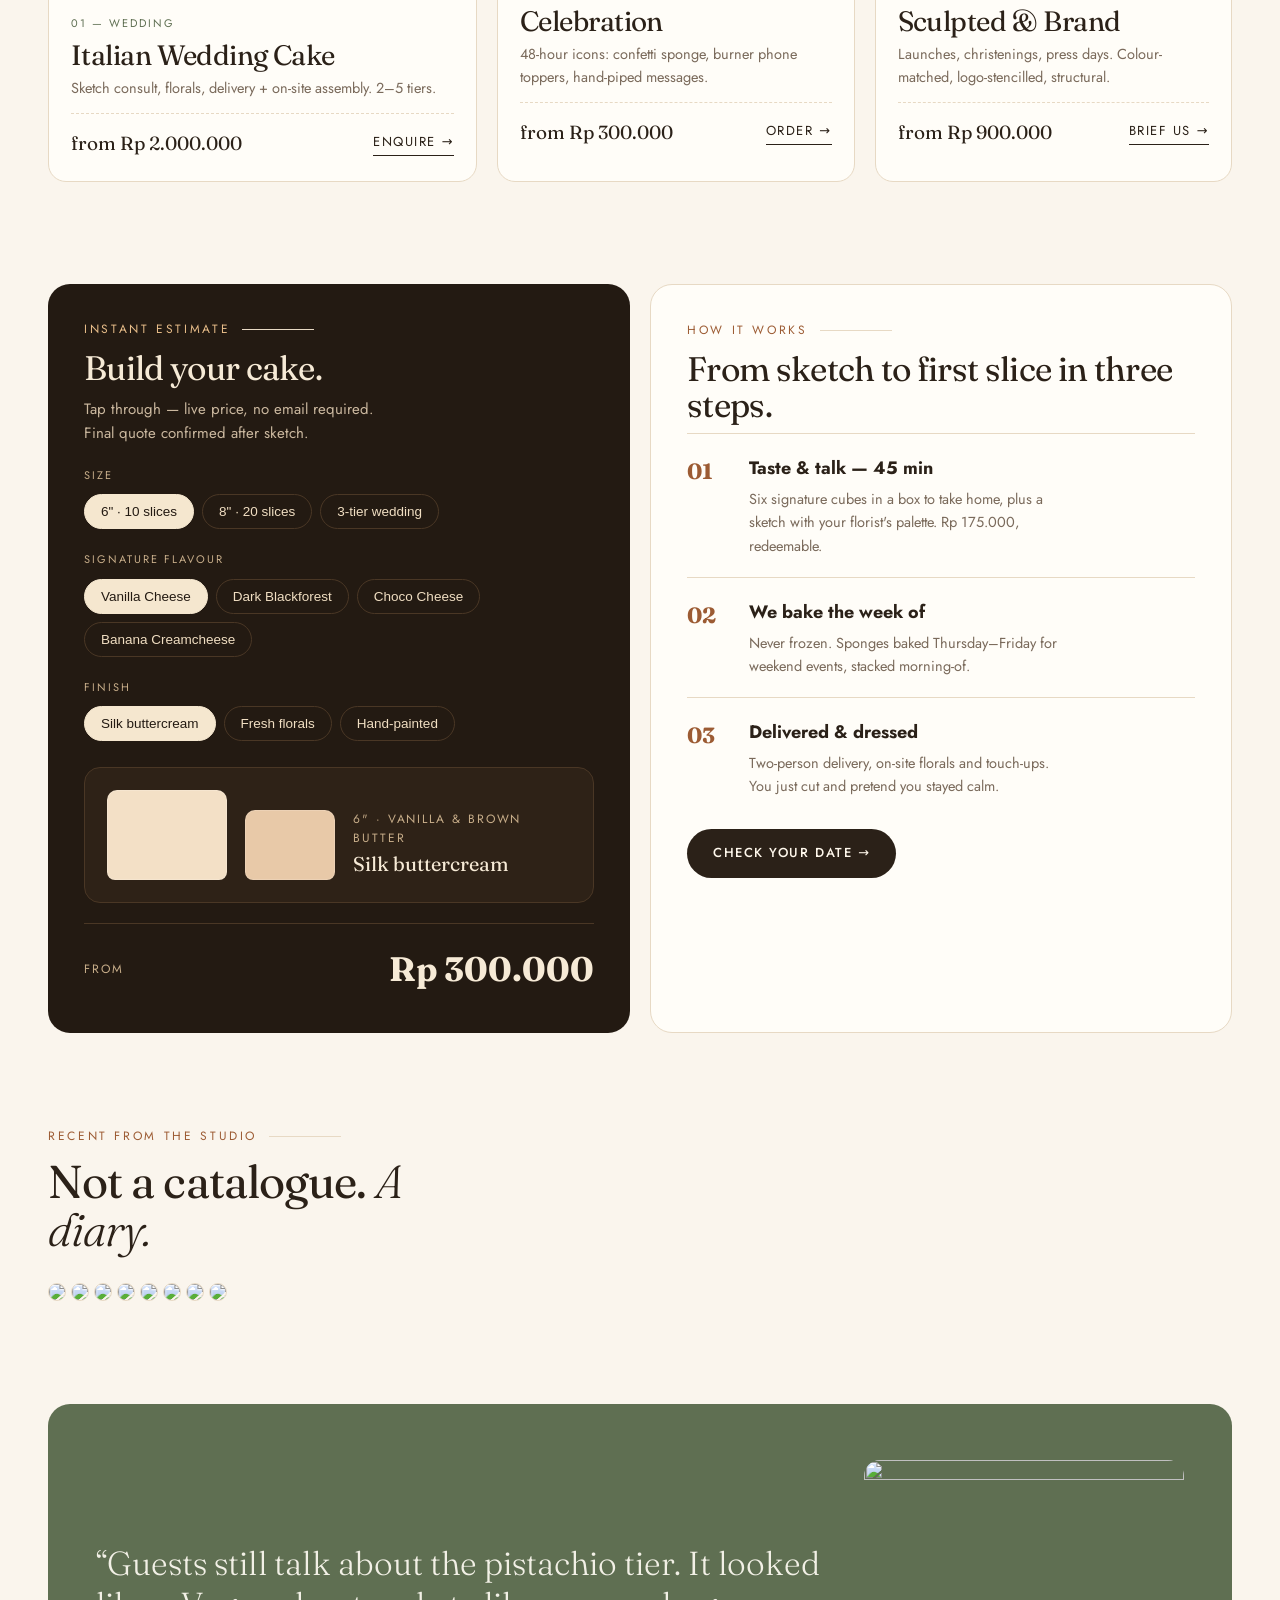
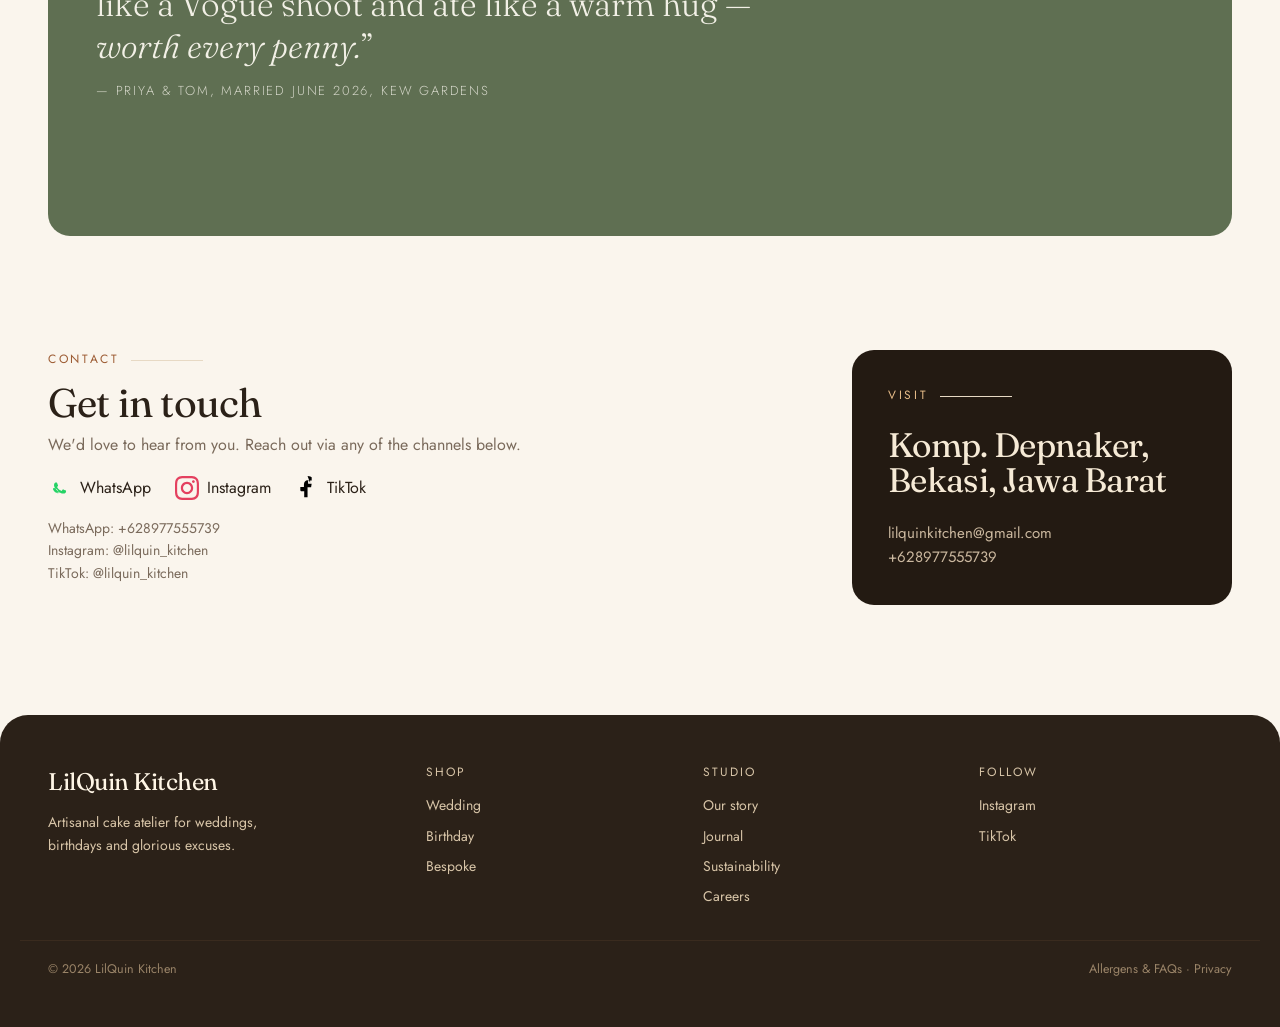
==== commit 8c9bbf8b: "update signature cake price, flavor options, and base size pricing in index.html" ====
--- a/index.html
+++ b/index.html
@@ -486,7 +486,7 @@
             alt="Wedding cake"></div>
         <div class="float slice"><img
             src="https://images.unsplash.com/photo-1578985545062-69928b1d9587?q=80&w=200&auto=format&fit=crop">
-          <div><strong>Valrhona & Wildflower</strong><small>This week's signature · Rp 350.000</small></div>
+          <div><strong>Valrhona & Wildflower</strong><small>This week's signature · Rp 450.000</small></div>
         </div>
         <div class="float taste">
           <div><strong>🤍 Sept couples</strong><small>“It tasted even better than it looked.” — Amelia R.</small></div>
@@ -508,8 +508,7 @@
       </div>
       <div class="grid3">
         <div class="card">
-          <div class="ph"><img
-              src="assets/images/italia-cake.JPG" alt="Italian Wedding Cake"></div>
+          <div class="ph"><img src="assets/images/italia-cake.JPG" alt="Italian Wedding Cake"></div>
           <div class="bd">
             <div class="tag">01 — Wedding</div>
             <h3>Italian Wedding Cake</h3>
@@ -525,7 +524,8 @@
             <div class="tag">02 — Birthday</div>
             <h3>Celebration</h3>
             <p>48-hour icons: confetti sponge, burner phone toppers, hand-piped messages.</p>
-            <div class="price-row"><span class="price">from Rp 300.000</span><a class="link" href="lilquin-birthday.html">Order
+            <div class="price-row"><span class="price">from Rp 300.000</span><a class="link"
+                href="lilquin-birthday.html">Order
                 →</a></div>
           </div>
         </div>
@@ -536,7 +536,8 @@
             <div class="tag">03 — Bespoke</div>
             <h3>Sculpted & Brand</h3>
             <p>Launches, christenings, press days. Colour-matched, logo-stencilled, structural.</p>
-            <div class="price-row"><span class="price">from Rp 900.000</span><a class="link" href="lilquin-bespoke.html">Brief
+            <div class="price-row"><span class="price">from Rp 900.000</span><a class="link"
+                href="lilquin-bespoke.html">Brief
                 us →</a></div>
           </div>
         </div>
@@ -550,18 +551,19 @@
           <h3>Build your cake.</h3>
           <p>Tap through — live price, no email required. Final quote confirmed after sketch.</p>
           <div class="opt"><label>Size</label>
-            <div class="pills" id="size"><button class="pill active" data-p="300000">6" · 10 slices</button><button
+            <div class="pills" id="size"><button class="pill active" data-p="400000">6" · 10 slices</button><button
                 class="pill" data-p="450000">8" · 20 slices</button><button class="pill" data-p="2000000">3-tier
                 wedding</button></div>
           </div>
           <div class="opt"><label>Signature flavour</label>
-            <div class="pills" id="flav"><button class="pill active" data-p="0">Vanilla & Brown Butter</button><button
-                class="pill" data-p="50000">Pistachio & Raspberry</button><button class="pill" data-p="75000">Valrhona
-                Chocolate</button><button class="pill" data-p="50000">Lemon & Elderflower</button></div>
+            <div class="pills" id="flav"><button class="pill active" data-p="0">Vanilla Cheese</button><button
+                class="pill" data-p="50000">Dark Blackforest</button><button class="pill" data-p="75000">Choco
+                Cheese</button><button class="pill" data-p="50000">Banana Creamcheese</button></div>
           </div>
           <div class="opt"><label>Finish</label>
             <div class="pills" id="fin"><button class="pill active" data-p="0">Silk buttercream</button><button
-                class="pill" data-p="200000">Fresh florals</button><button class="pill" data-p="300000">Hand-painted</button>
+                class="pill" data-p="200000">Fresh florals</button><button class="pill"
+                data-p="300000">Hand-painted</button>
             </div>
           </div>
           <div class="cake-prev">
@@ -573,8 +575,7 @@
               <div style="font-family:Fraunces;font-size:20px" id="flavName">Silk buttercream</div>
             </div>
           </div>
-          <div class="total"><span
-              style="font-size:12px;letter-spacing:.16em;text-transform:uppercase;color:#C8AE8A">Estimated
+          <div class="total"><span style="font-size:12px;letter-spacing:.16em;text-transform:uppercase;color:#C8AE8A">
               from</span><strong id="price">Rp 300.000</strong></div>
         </div>
         <div class="panel light">
@@ -583,7 +584,8 @@
           <div class="step"><b>01</b>
             <div>
               <h4>Taste & talk — 45 min</h4>
-              <p>Six signature cubes in a box to take home, plus a sketch with your florist's palette. Rp 175.000, redeemable.
+              <p>Six signature cubes in a box to take home, plus a sketch with your florist's palette. Rp 175.000,
+                redeemable.
               </p>
             </div>
           </div>
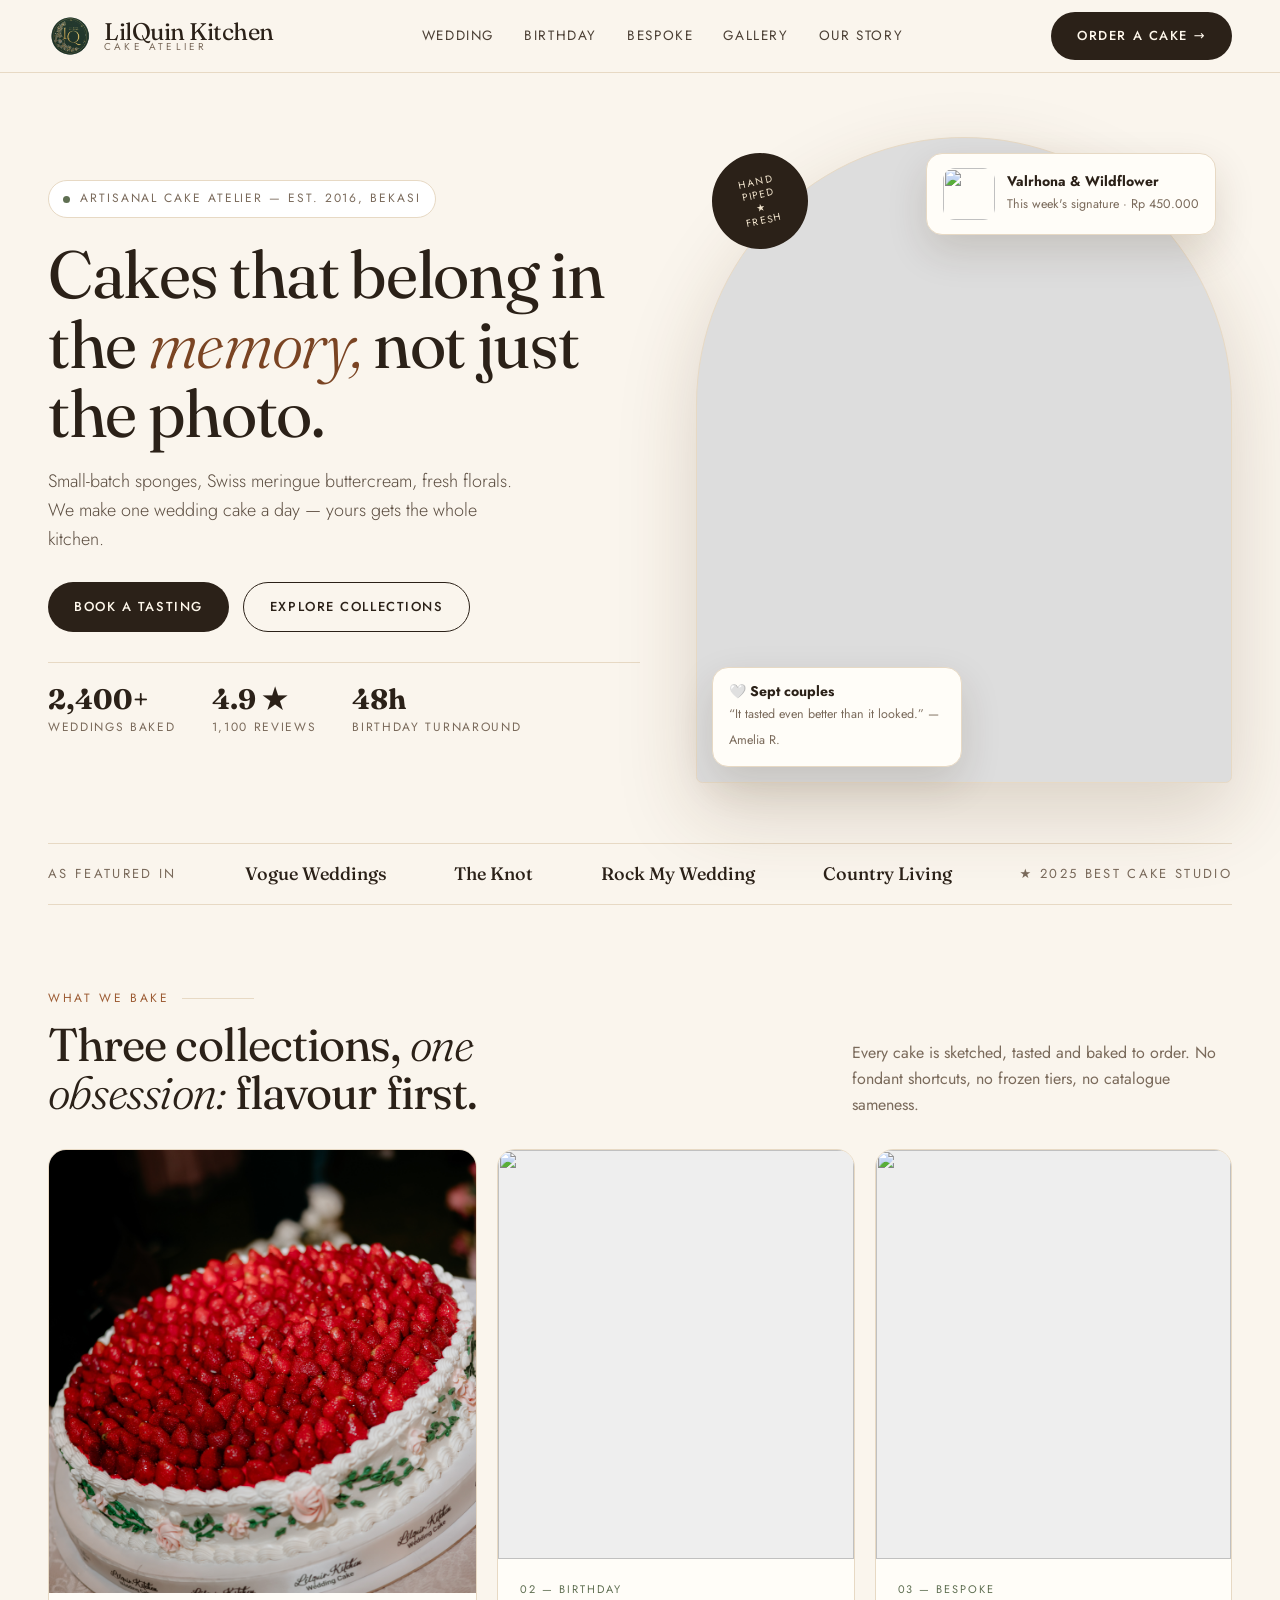
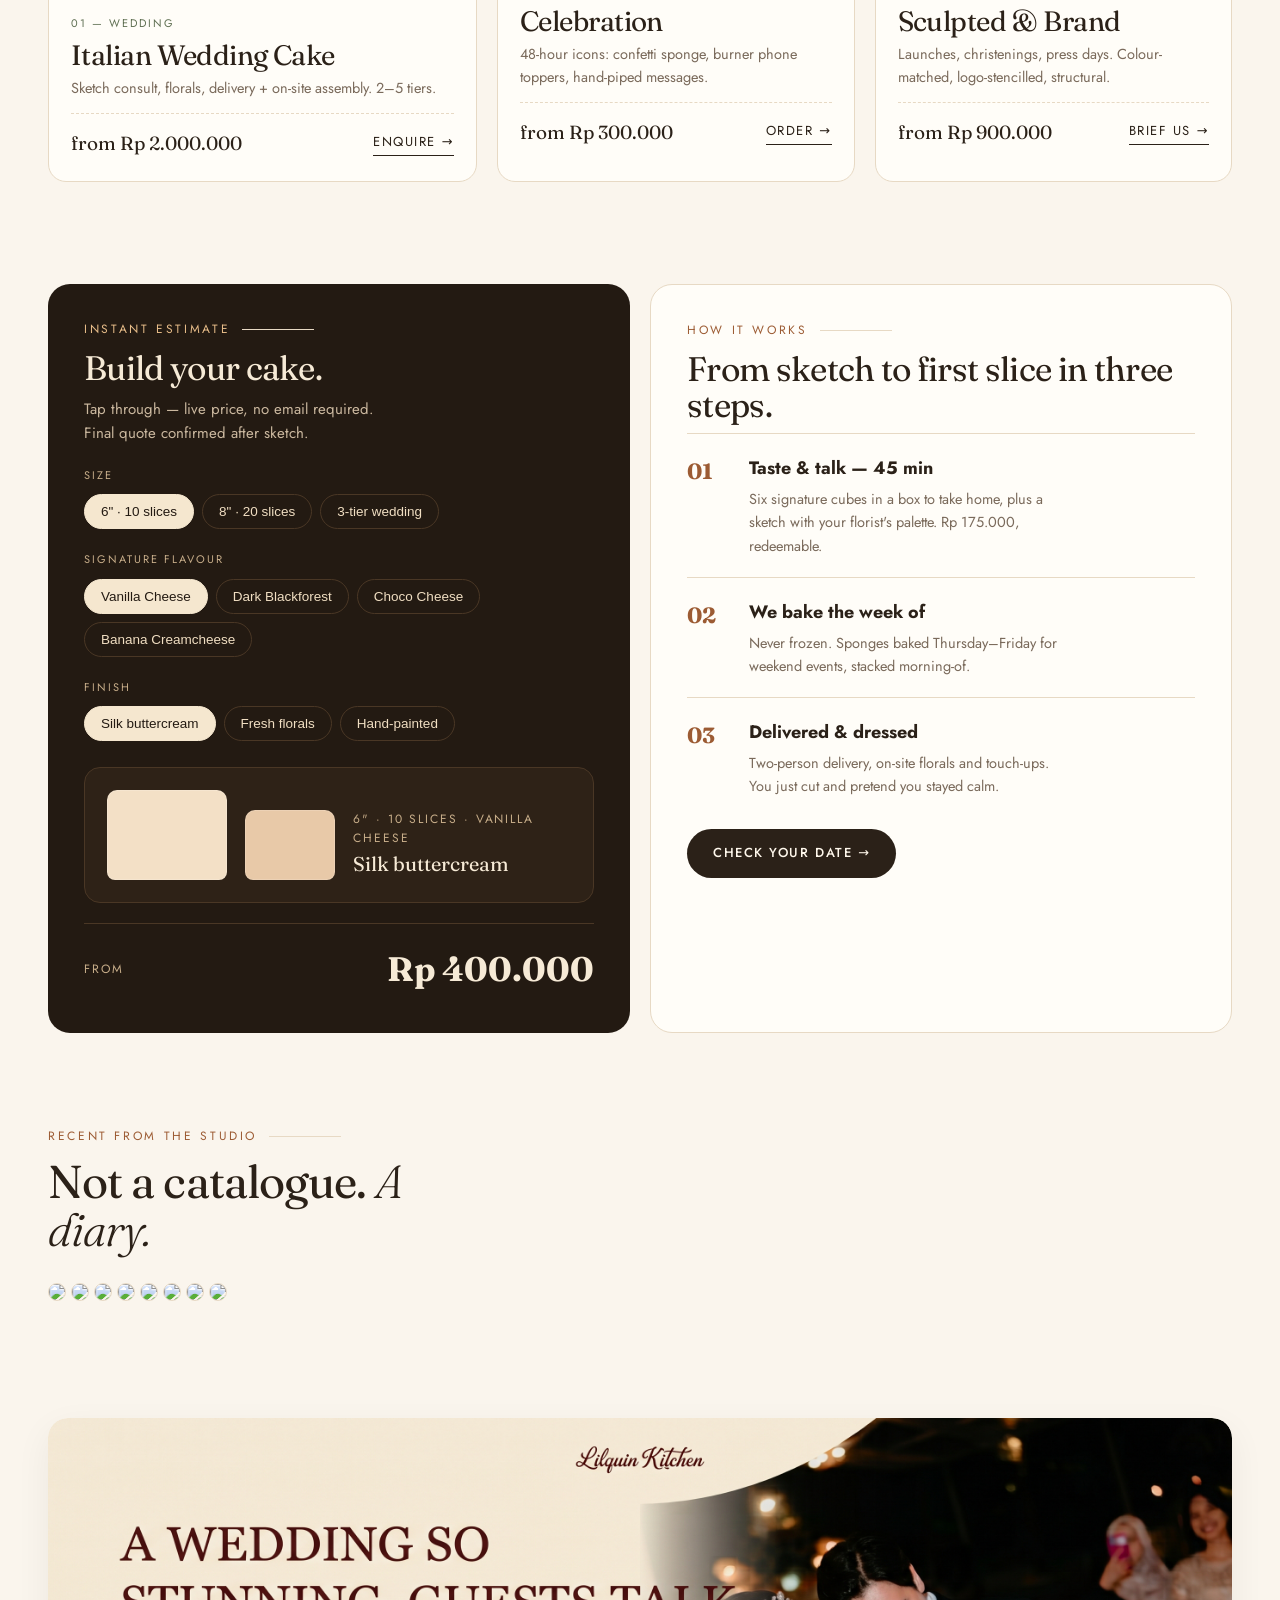
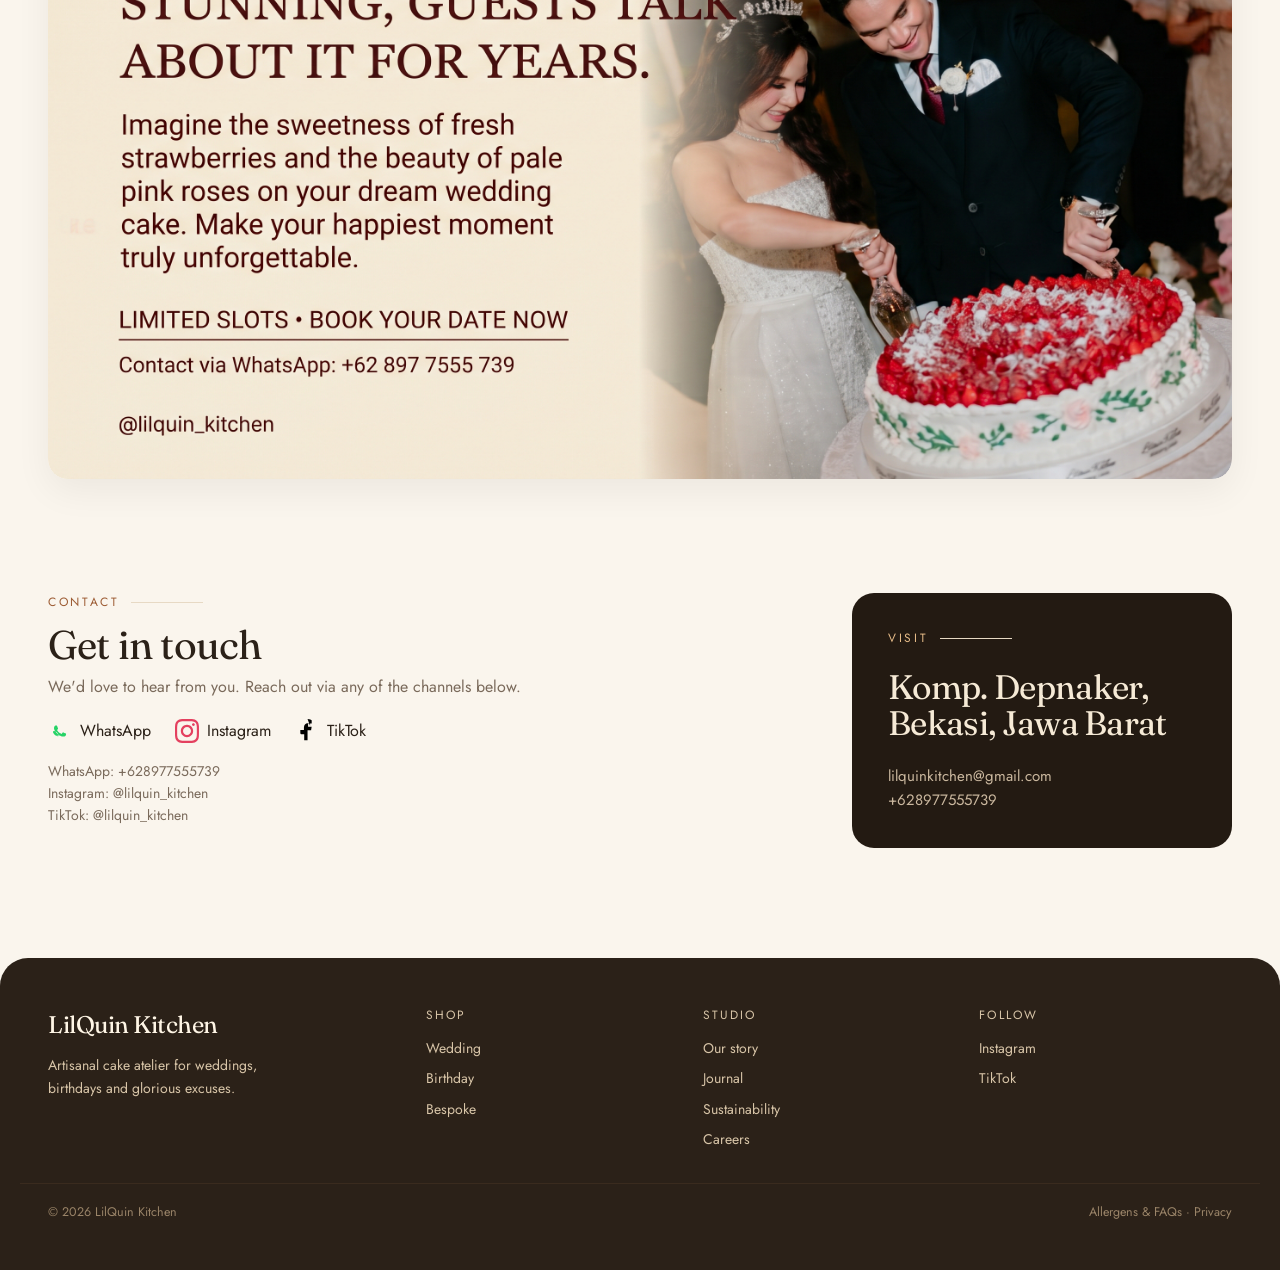
==== commit a7bdf490: "feat: add asset images and update product details, pricing, and quote section in index" ====
--- a/index.html
+++ b/index.html
@@ -570,13 +570,13 @@
             <div class="tier" id="t1" style="width:120px;height:90px;background:#F3E0C6"></div>
             <div class="tier" id="t2" style="width:90px;height:70px;background:#E8C9A8"></div>
             <div style="flex:1">
-              <div style="font-size:12px;letter-spacing:.16em;text-transform:uppercase;color:#C8AE8A" id="sum">6" ·
-                Vanilla & Brown Butter</div>
+              <div style="font-size:12px;letter-spacing:.16em;text-transform:uppercase;color:#C8AE8A" id="sum">6" · 10 slices ·
+                Vanilla Cheese</div>
               <div style="font-family:Fraunces;font-size:20px" id="flavName">Silk buttercream</div>
             </div>
           </div>
           <div class="total"><span style="font-size:12px;letter-spacing:.16em;text-transform:uppercase;color:#C8AE8A">
-              from</span><strong id="price">Rp 300.000</strong></div>
+              from</span><strong id="price">Rp 400.000</strong></div>
         </div>
         <div class="panel light">
           <div class="kicker">How it works</div>
@@ -621,14 +621,10 @@
       </div>
     </div>
 
-    <div class="quote">
-      <blockquote>“Guests still talk about the pistachio tier. It looked like a Vogue shoot and ate like a warm hug —
-        <i>worth every penny.</i>”<div
-          style="font-family:Jost;font-size:13px;letter-spacing:.14em;text-transform:uppercase;margin-top:16px;opacity:.8">
-          — Priya & Tom, married June 2026, Kew Gardens</div>
-      </blockquote><img
-        src="https://images.unsplash.com/photo-1535254973040-607b474cb50d?q=80&w=500&auto=format&fit=crop"
-        style="width:100%;border-radius:16px;aspect-ratio:1;object-fit:cover">
+    <div class="section">
+      <a href="https://wa.me/628977555739" target="_blank" rel="noopener" style="display:block;border-radius:20px;overflow:hidden;box-shadow:0 12px 36px rgba(0,0,0,0.06)">
+        <img src="assets/images/AIDA.jpg" alt="A wedding so stunning, guests talk about it for years - Lilquin Kitchen" style="width:100%;height:auto;display:block;border-radius:20px">
+      </a>
     </div>
 
     <div class="section" id="tasting">
@@ -705,7 +701,7 @@
 
   <script src="assets/js/shared.js"></script>
   <script>
-    let base = { size: 300000, flav: 0, fin: 0 };
+    let base = { size: 400000, flav: 0, fin: 0 };
     function formatIDR(val) {
       return 'Rp ' + val.toLocaleString('id-ID');
     }
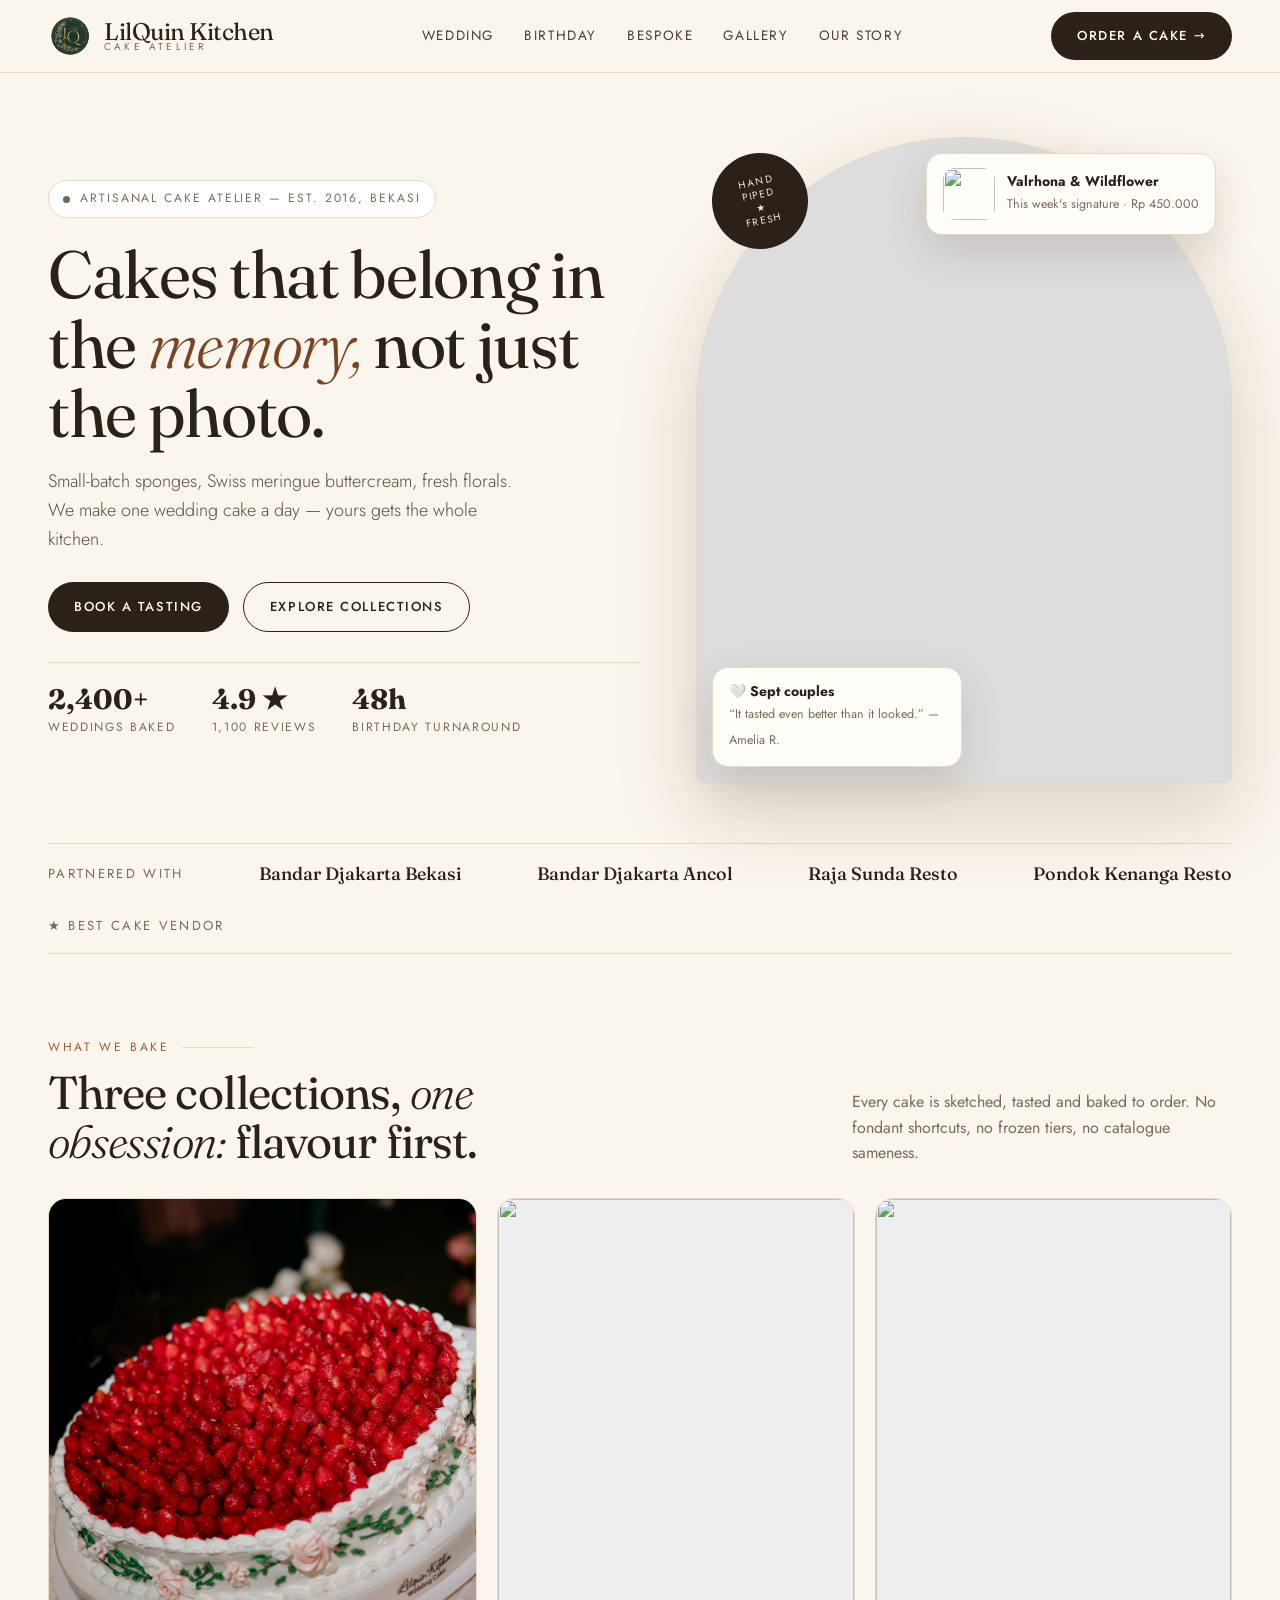
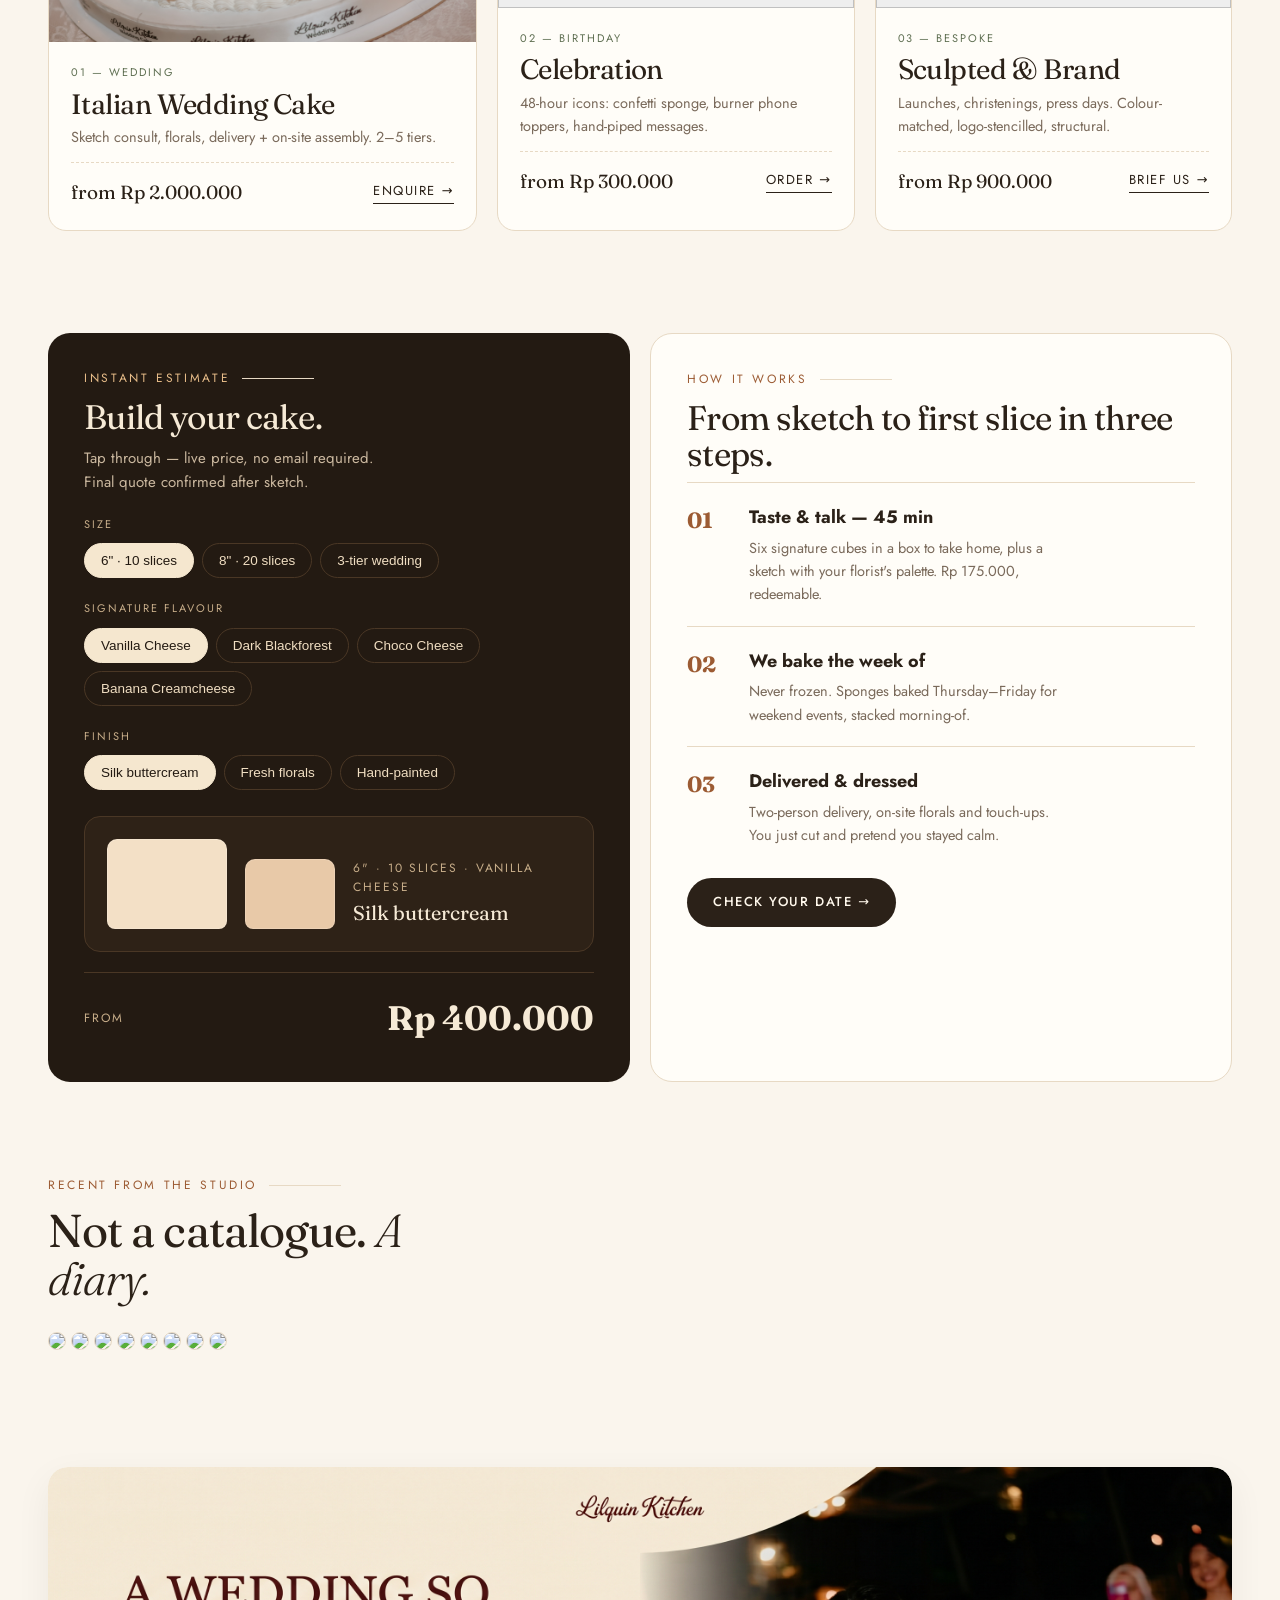
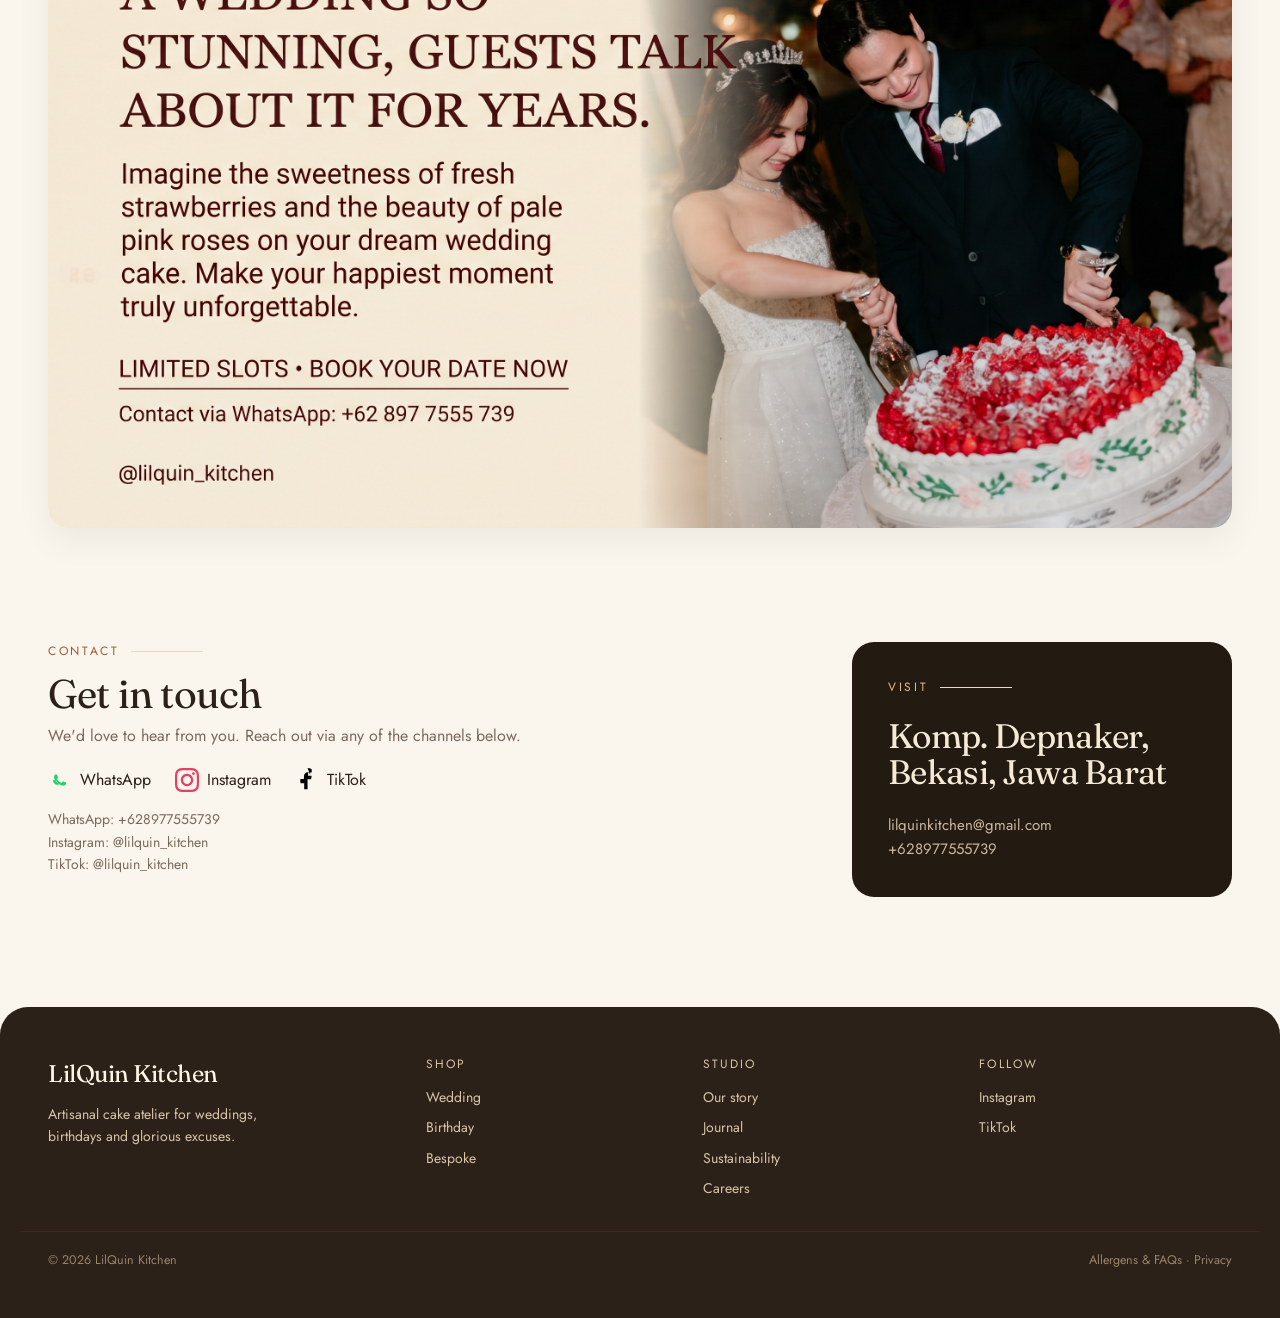
==== commit 395a8fff: "feat: update WhatsApp links with security attributes and replace press mentions with restaurant part" ====
--- a/index.html
+++ b/index.html
@@ -459,8 +459,8 @@
       <nav class="links"><a href="lilquin-wedding.html">Wedding</a><a href="lilquin-birthday.html">Birthday</a><a
           href="lilquin-bespoke.html">Bespoke</a><a href="#gallery">Gallery</a><a href="lilquin-our-story.html">Our
           Story</a></nav>
-      <a class="btn" href="https://wa.me/628977555739">Order a cake →</a><button class="hamburger" aria-label="Menu"
-        aria-expanded="false"><span></span></button>
+      <a class="btn" href="https://wa.me/628977555739" target="_blank" rel="noopener">Order a cake →</a><button
+        class="hamburger" aria-label="Menu" aria-expanded="false"><span></span></button>
     </div>
   </header>
 
@@ -471,8 +471,8 @@
         <h1>Cakes that belong in the <i>memory,</i> not just the photo.</h1>
         <p class="lede">Small-batch sponges, Swiss meringue buttercream, fresh florals. We make one wedding cake a day —
           yours gets the whole kitchen.</p>
-        <div class="cta-row"><a class="btn" href="https://wa.me/628977555739">Book a tasting</a><a class="btn light"
-            href="#wedding">Explore collections</a></div>
+        <div class="cta-row"><a class="btn" href="https://wa.me/628977555739" target="_blank" rel="noopener">Book a
+            tasting</a><a class="btn light" href="#wedding">Explore collections</a></div>
         <div class="meta">
           <div><strong>2,400+</strong><span>Weddings baked</span></div>
           <div><strong>4.9 ★</strong><span>1,100 reviews</span></div>
@@ -494,8 +494,9 @@
       </div>
     </div>
 
-    <div class="press"><span>As featured in</span><strong>Vogue Weddings</strong><strong>The Knot</strong><strong>Rock
-        My Wedding</strong><strong>Country Living</strong><span>★ 2025 Best Cake Studio</span></div>
+    <div class="press"><span>Partnered with</span><strong>Bandar Djakarta Bekasi</strong><strong>Bandar Djakarta
+        Ancol</strong><strong>Raja Sunda Resto</strong><strong>Pondok Kenanga Resto</strong><span>★ Best Cake
+        Vendor</span></div>
 
     <div class="section" id="wedding">
       <div class="split">
@@ -570,7 +571,8 @@
             <div class="tier" id="t1" style="width:120px;height:90px;background:#F3E0C6"></div>
             <div class="tier" id="t2" style="width:90px;height:70px;background:#E8C9A8"></div>
             <div style="flex:1">
-              <div style="font-size:12px;letter-spacing:.16em;text-transform:uppercase;color:#C8AE8A" id="sum">6" · 10 slices ·
+              <div style="font-size:12px;letter-spacing:.16em;text-transform:uppercase;color:#C8AE8A" id="sum">6" · 10
+                slices ·
                 Vanilla Cheese</div>
               <div style="font-family:Fraunces;font-size:20px" id="flavName">Silk buttercream</div>
             </div>
@@ -622,8 +624,10 @@
     </div>
 
     <div class="section">
-      <a href="https://wa.me/628977555739" target="_blank" rel="noopener" style="display:block;border-radius:20px;overflow:hidden;box-shadow:0 12px 36px rgba(0,0,0,0.06)">
-        <img src="assets/images/AIDA.jpg" alt="A wedding so stunning, guests talk about it for years - Lilquin Kitchen" style="width:100%;height:auto;display:block;border-radius:20px">
+      <a href="https://wa.me/628977555739" target="_blank" rel="noopener"
+        style="display:block;border-radius:20px;overflow:hidden;box-shadow:0 12px 36px rgba(0,0,0,0.06)">
+        <img src="assets/images/AIDA.jpg" alt="A wedding so stunning, guests talk about it for years - Lilquin Kitchen"
+          style="width:100%;height:auto;display:block;border-radius:20px">
       </a>
     </div>
 
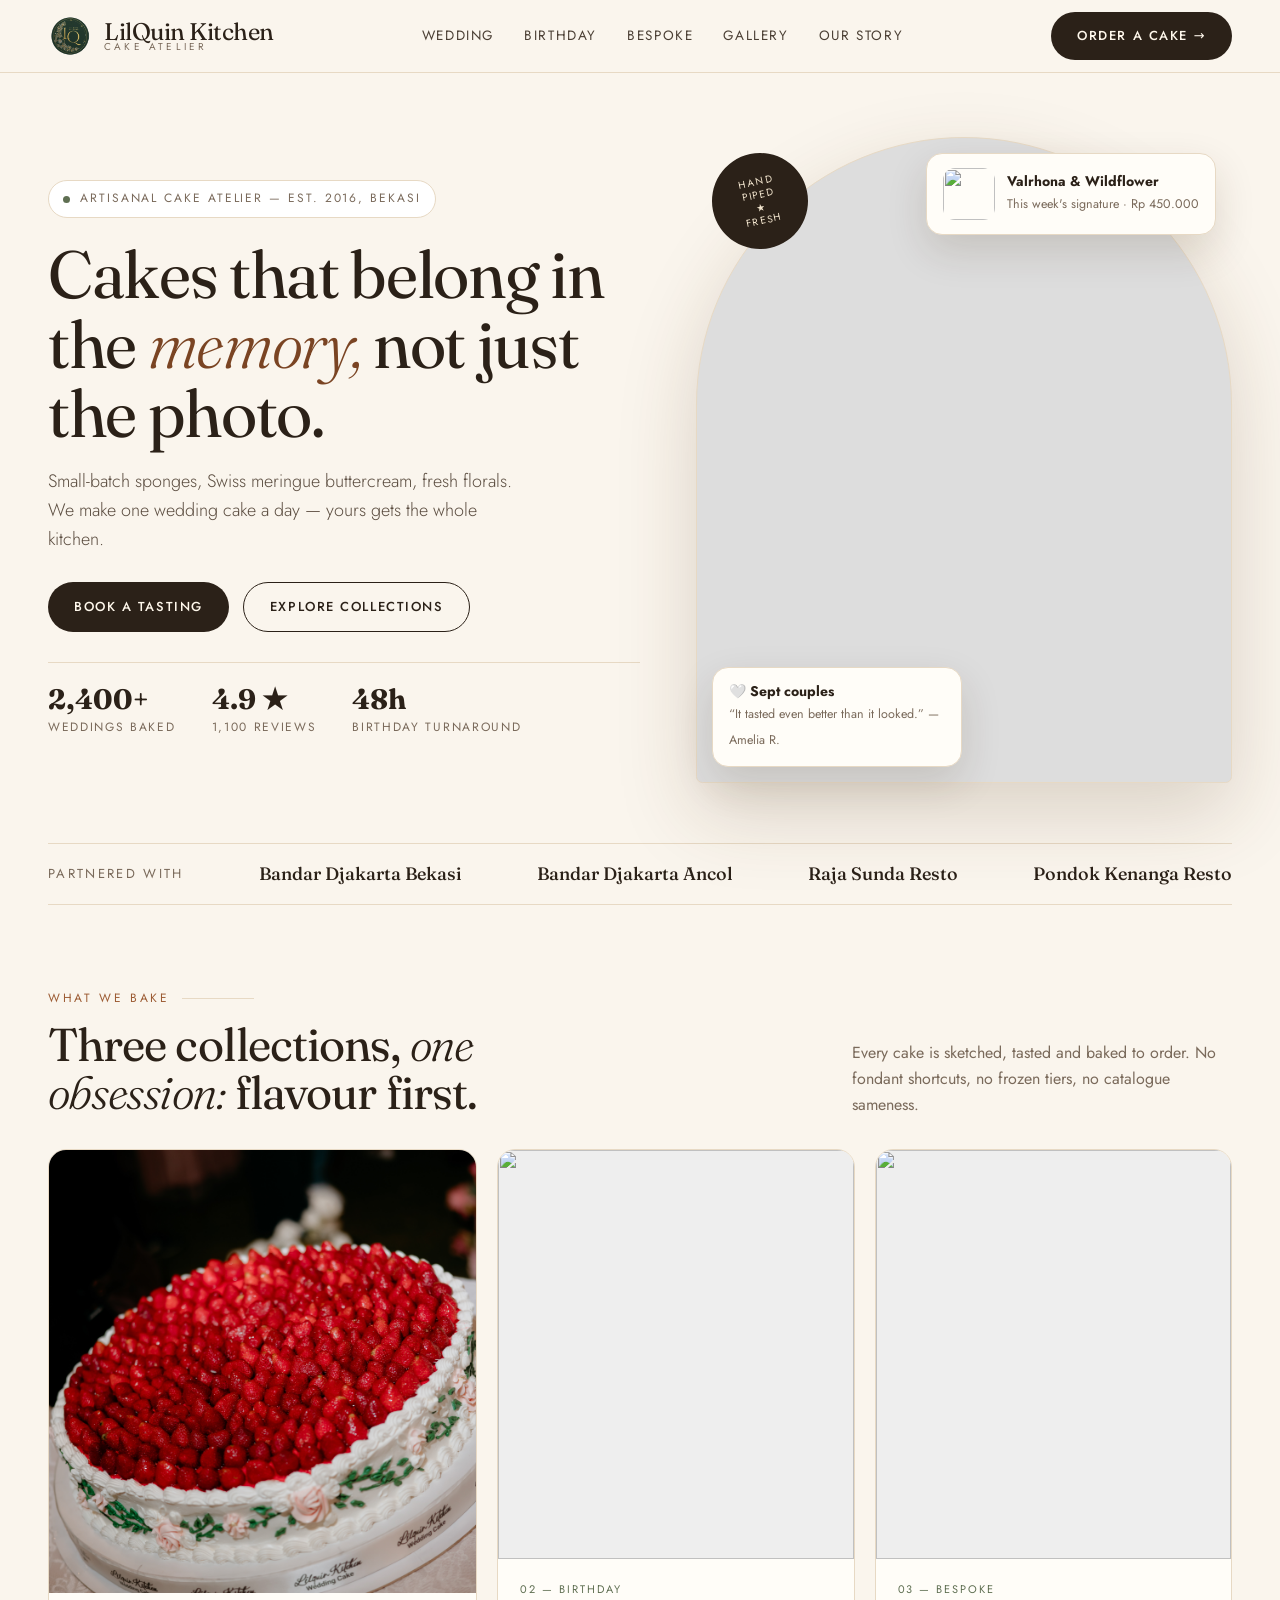
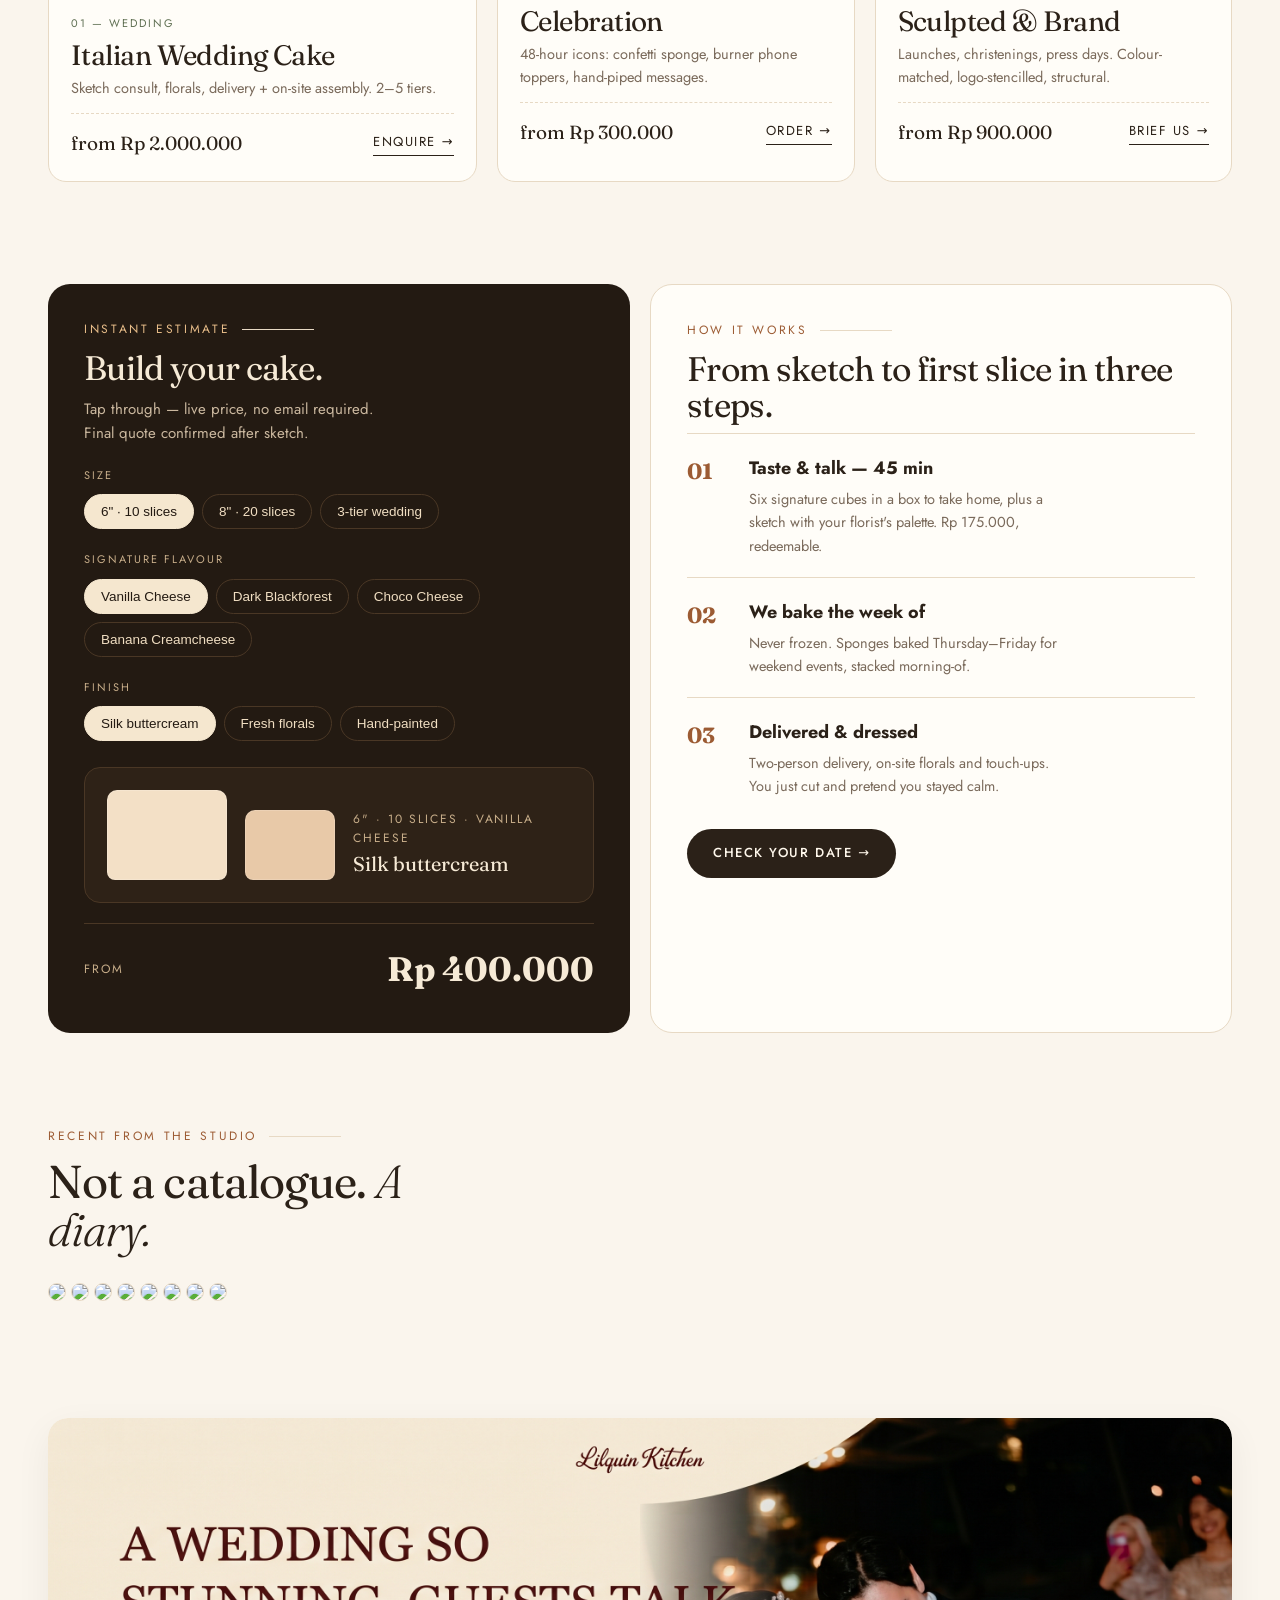
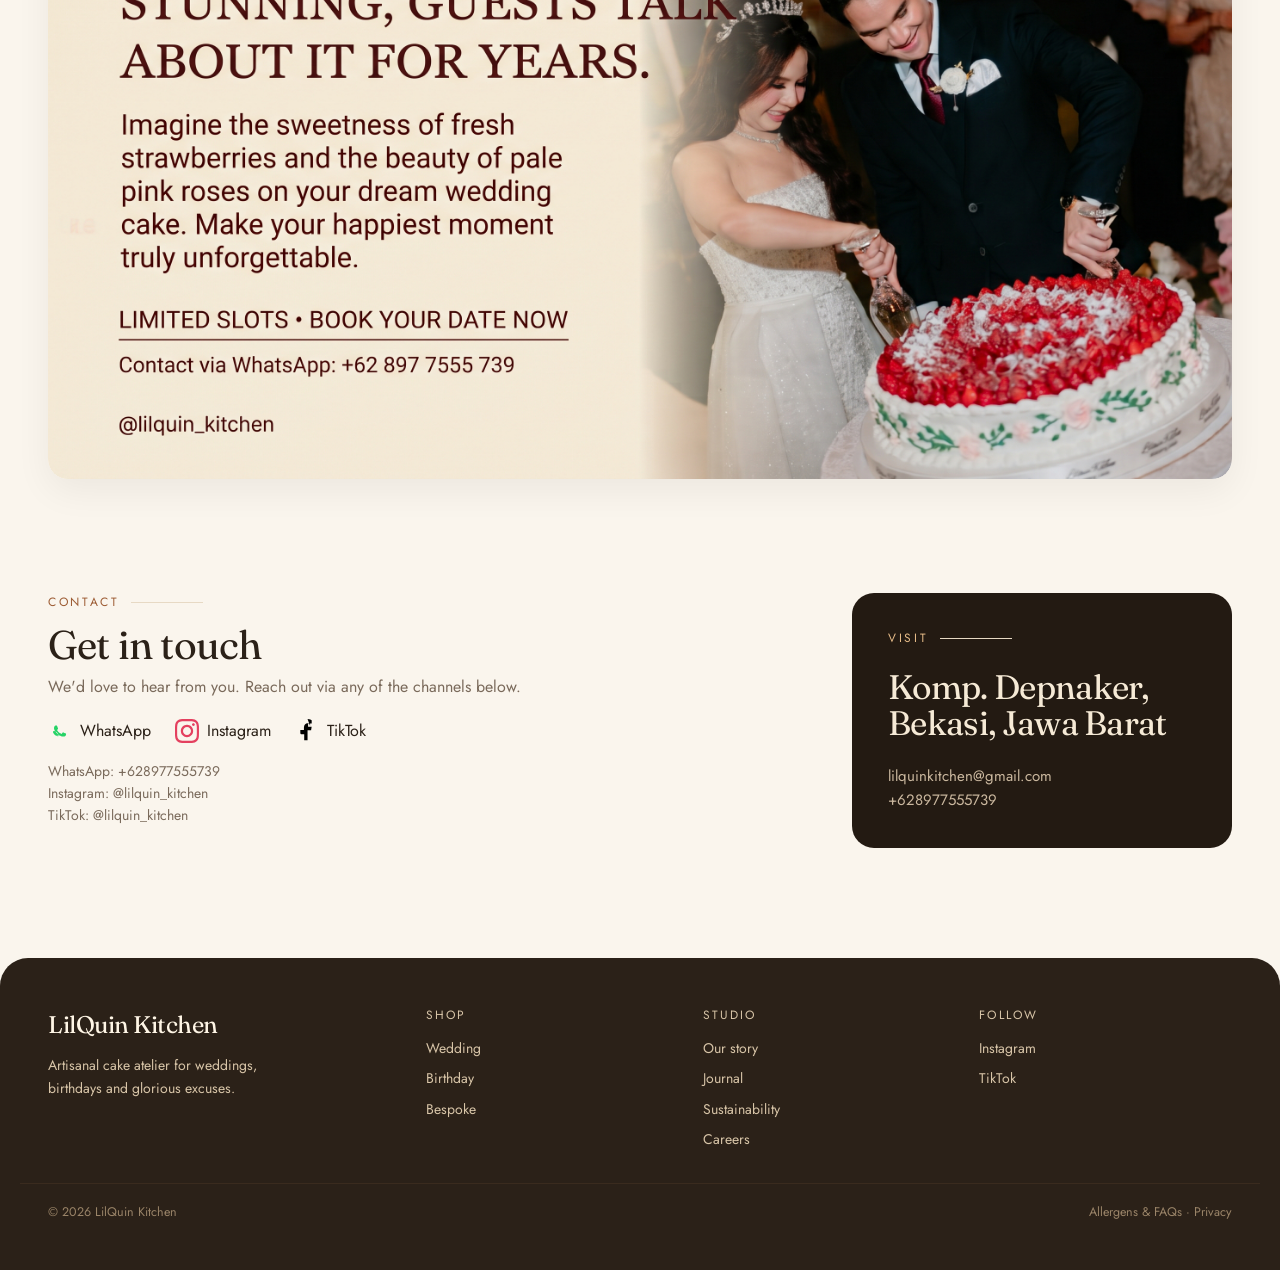
==== commit bbeca08a: "refactor: remove best cake vendor badge from press section in index.html" ====
--- a/index.html
+++ b/index.html
@@ -495,8 +495,7 @@
     </div>
 
     <div class="press"><span>Partnered with</span><strong>Bandar Djakarta Bekasi</strong><strong>Bandar Djakarta
-        Ancol</strong><strong>Raja Sunda Resto</strong><strong>Pondok Kenanga Resto</strong><span>★ Best Cake
-        Vendor</span></div>
+        Ancol</strong><strong>Raja Sunda Resto</strong><strong>Pondok Kenanga Resto</strong></div>
 
     <div class="section" id="wedding">
       <div class="split">
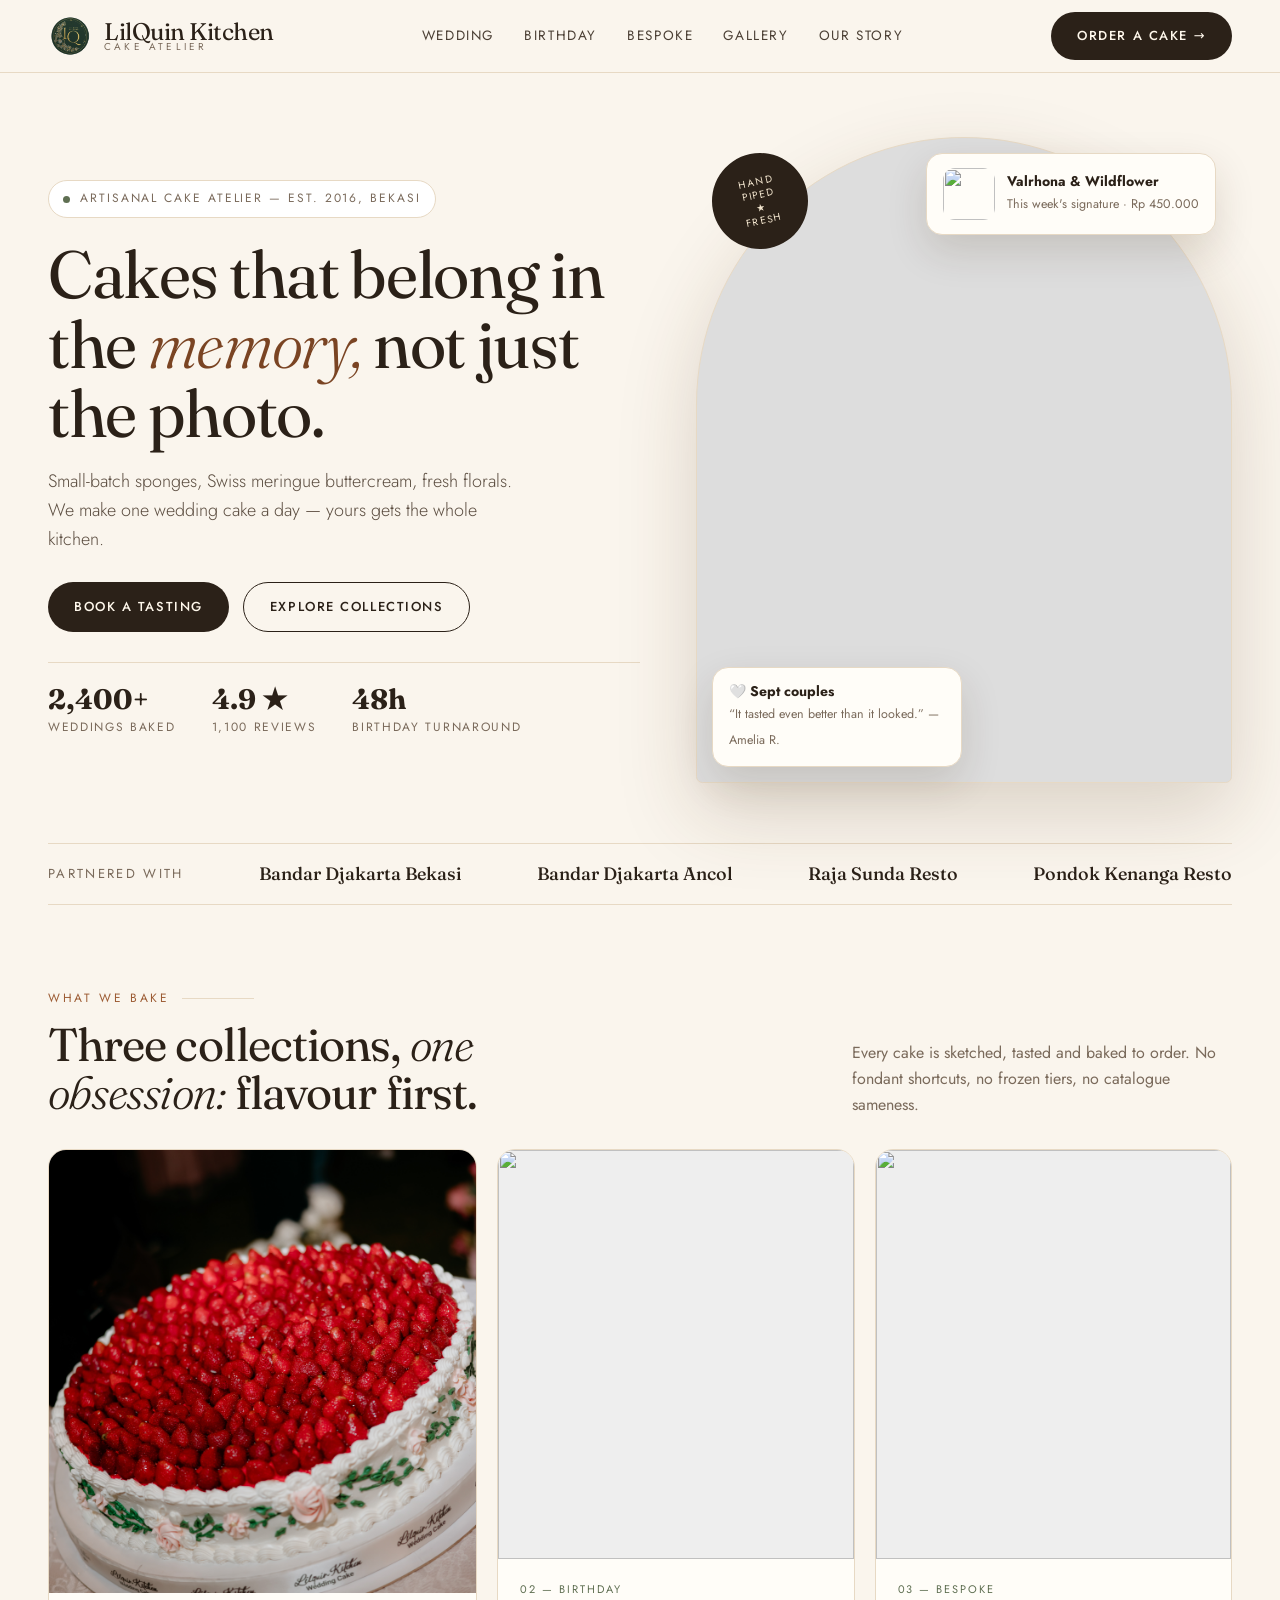
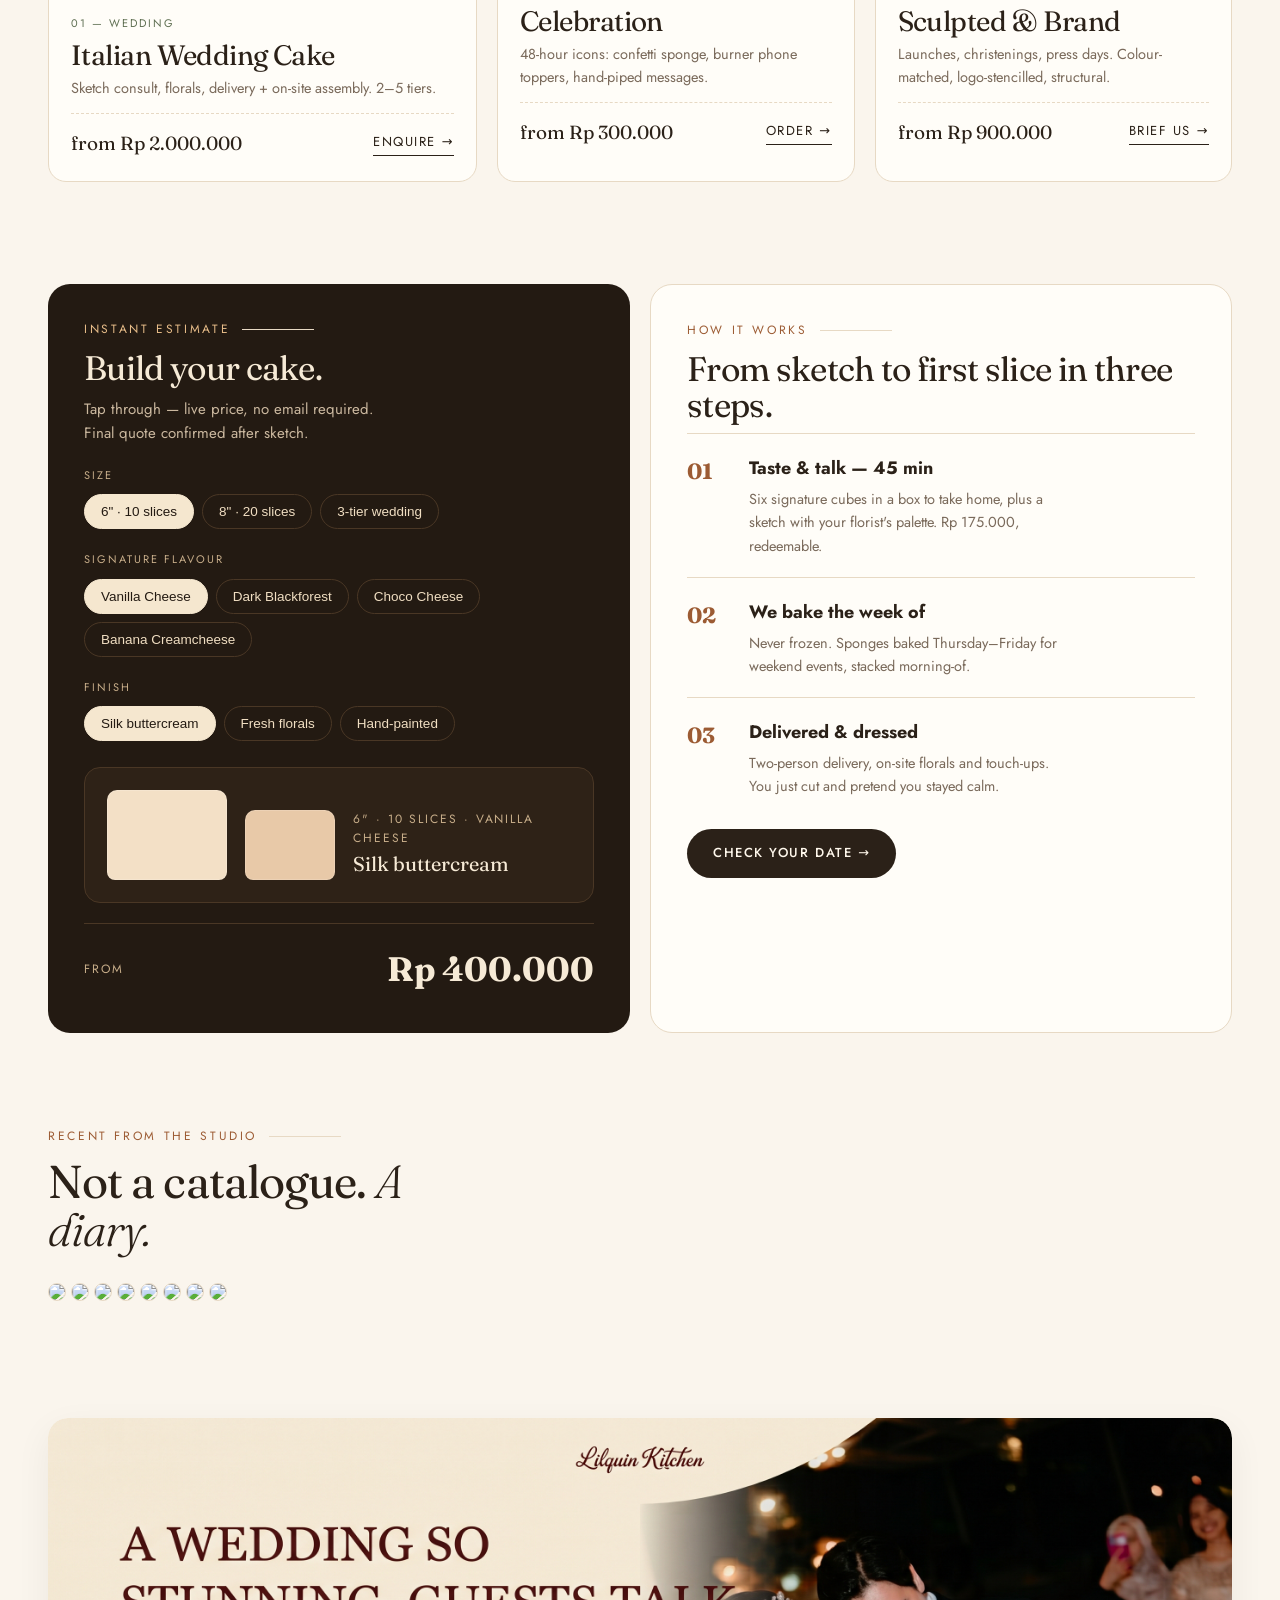
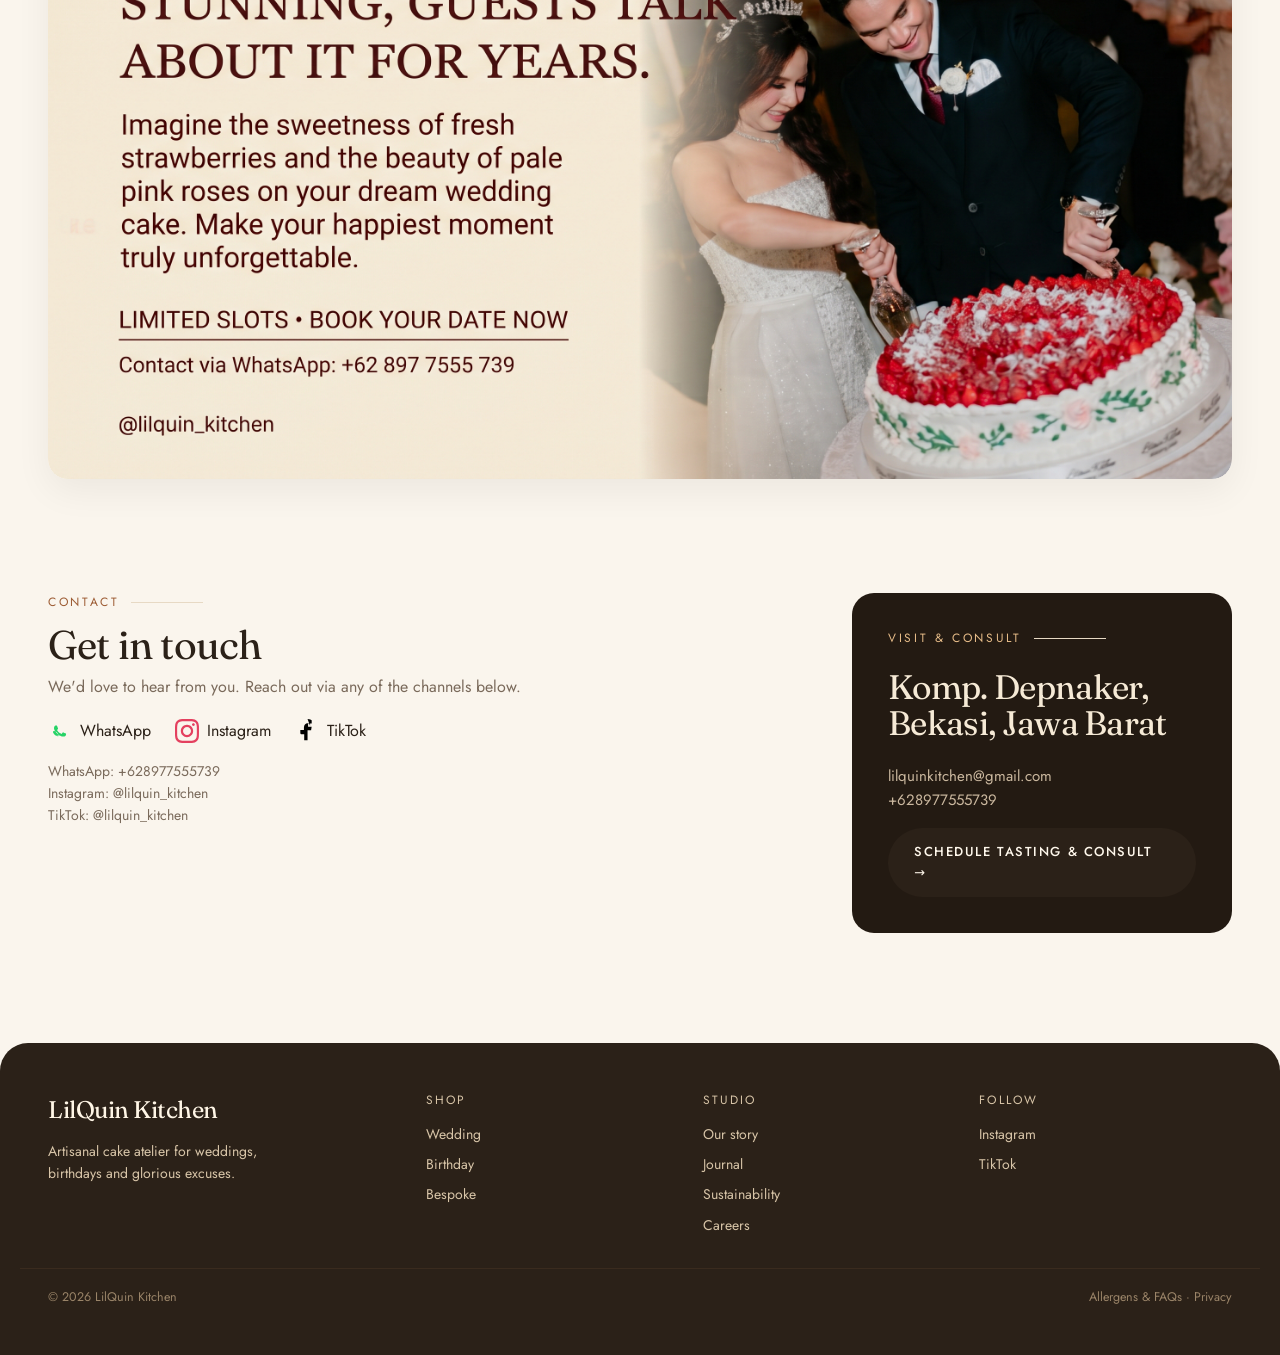
==== commit c5dc0e83: "feat: update CTA buttons to open booking flow and add shared CSS styles" ====
--- a/index.html
+++ b/index.html
@@ -471,7 +471,7 @@
         <h1>Cakes that belong in the <i>memory,</i> not just the photo.</h1>
         <p class="lede">Small-batch sponges, Swiss meringue buttercream, fresh florals. We make one wedding cake a day —
           yours gets the whole kitchen.</p>
-        <div class="cta-row"><a class="btn" href="https://wa.me/628977555739" target="_blank" rel="noopener">Book a
+        <div class="cta-row"><a class="btn" href="#book-tasting" data-open-booking>Book a
             tasting</a><a class="btn light" href="#wedding">Explore collections</a></div>
         <div class="meta">
           <div><strong>2,400+</strong><span>Weddings baked</span></div>
@@ -602,7 +602,7 @@
               <p>Two-person delivery, on-site florals and touch-ups. You just cut and pretend you stayed calm.</p>
             </div>
           </div>
-          <a class="btn" href="#tasting" style="margin-top:12px">Check your date →</a>
+          <a class="btn" href="#book-tasting" data-open-booking style="margin-top:12px">Check your date →</a>
         </div>
       </div>
     </div>
@@ -667,9 +667,10 @@
             @lilquin_kitchen<br>TikTok: @lilquin_kitchen</p>
         </div>
         <div class="panel" style="display:flex;flex-direction:column;justify-content:center">
-          <div class="kicker" style="color:#E9BE8A">Visit</div>
+          <div class="kicker" style="color:#E9BE8A">Visit & Consult</div>
           <h3>Komp. Depnaker,<br>Bekasi, Jawa Barat</h3>
           <p style="margin-top:12px">lilquinkitchen@gmail.com<br>+628977555739</p>
+          <a class="btn" href="#book-tasting" data-open-booking style="margin-top:16px;align-self:flex-start">Schedule Tasting & Consult →</a>
         </div>
       </div>
     </div>
--- a/assets/css/style.css
+++ b/assets/css/style.css
@@ -173,6 +173,180 @@
   .float.slice{right:8px;top:12px}
 }
 
+/* ---- Booking & Google Calendar Modal ---- */
+.booking-backdrop {
+  position: fixed;
+  inset: 0;
+  background: rgba(35, 26, 18, 0.72);
+  backdrop-filter: blur(8px);
+  -webkit-backdrop-filter: blur(8px);
+  z-index: 1000;
+  display: flex;
+  align-items: center;
+  justify-content: center;
+  padding: 16px;
+  opacity: 0;
+  visibility: hidden;
+  transition: opacity 0.28s ease, visibility 0.28s ease;
+}
+.booking-backdrop.active {
+  opacity: 1;
+  visibility: visible;
+}
+.booking-modal {
+  background: var(--card, #FFFDF8);
+  border: 1px solid var(--line, #E7D9C4);
+  border-radius: var(--radius, 18px);
+  width: 100%;
+  max-width: 760px;
+  max-height: 92vh;
+  display: flex;
+  flex-direction: column;
+  overflow: hidden;
+  box-shadow: 0 24px 60px rgba(43, 33, 24, 0.28);
+  transform: translateY(16px) scale(0.98);
+  transition: transform 0.28s cubic-bezier(0.16, 1, 0.3, 1);
+}
+.booking-backdrop.active .booking-modal {
+  transform: translateY(0) scale(1);
+}
+.booking-header {
+  padding: 22px 28px 16px;
+  border-bottom: 1px solid var(--line, #E7D9C4);
+  display: flex;
+  align-items: flex-start;
+  justify-content: space-between;
+  gap: 16px;
+  background: var(--cream, #FAF5ED);
+}
+.booking-title {
+  font-family: 'Fraunces', Georgia, serif;
+  font-size: 24px;
+  font-weight: 400;
+  color: var(--ink, #2B2118);
+  line-height: 1.15;
+}
+.booking-subtitle {
+  font-size: 13.5px;
+  color: var(--muted, #7A6A5B);
+  margin-top: 4px;
+  line-height: 1.45;
+}
+.booking-close {
+  background: transparent;
+  border: 1px solid var(--line, #E7D9C4);
+  color: var(--ink, #2B2118);
+  width: 36px;
+  height: 36px;
+  border-radius: 50%;
+  display: flex;
+  align-items: center;
+  justify-content: center;
+  font-size: 20px;
+  cursor: pointer;
+  flex-shrink: 0;
+  transition: all 0.2s;
+  line-height: 1;
+}
+.booking-close:hover {
+  background: var(--ink, #2B2118);
+  color: #fff;
+  border-color: var(--ink, #2B2118);
+}
+.booking-body {
+  padding: 0;
+  flex: 1;
+  overflow-y: auto;
+  position: relative;
+  background: #FFFDF8;
+  min-height: 480px;
+}
+.booking-iframe {
+  width: 100%;
+  height: 580px;
+  border: 0;
+  display: block;
+  background: #fff;
+}
+.booking-preview-card {
+  padding: 32px 24px;
+  text-align: center;
+  display: flex;
+  flex-direction: column;
+  align-items: center;
+  justify-content: center;
+  gap: 16px;
+}
+.booking-preview-badge {
+  display: inline-flex;
+  align-items: center;
+  gap: 8px;
+  padding: 6px 14px;
+  border-radius: 999px;
+  background: #E8F5E9;
+  color: #2E7D32;
+  font-size: 12px;
+  font-weight: 500;
+  letter-spacing: 0.05em;
+  text-transform: uppercase;
+}
+.booking-preview-badge::before {
+  content: '';
+  width: 7px;
+  height: 7px;
+  border-radius: 50%;
+  background: #2E7D32;
+}
+.booking-slot-grid {
+  display: grid;
+  grid-template-columns: repeat(auto-fit, minmax(130px, 1fr));
+  gap: 10px;
+  width: 100%;
+  max-width: 520px;
+  margin: 12px 0;
+}
+.booking-slot-btn {
+  padding: 12px 14px;
+  border: 1px solid var(--line, #E7D9C4);
+  background: #fff;
+  border-radius: 10px;
+  font-size: 13px;
+  color: var(--ink, #2B2118);
+  cursor: pointer;
+  transition: all 0.2s;
+  font-family: inherit;
+}
+.booking-slot-btn:hover {
+  border-color: var(--accent, #9C5B33);
+  background: var(--cream, #FAF5ED);
+  color: var(--accent, #9C5B33);
+}
+.booking-slot-btn.selected {
+  background: var(--ink, #2B2118);
+  color: #fff;
+  border-color: var(--ink, #2B2118);
+}
+.booking-footer {
+  padding: 14px 28px;
+  border-top: 1px solid var(--line, #E7D9C4);
+  background: var(--cream, #FAF5ED);
+  display: flex;
+  align-items: center;
+  justify-content: space-between;
+  font-size: 13px;
+  color: var(--muted, #7A6A5B);
+  flex-wrap: wrap;
+  gap: 12px;
+}
+
+@media(max-width:600px){
+  .booking-header{padding:18px 20px 14px}
+  .booking-title{font-size:20px}
+  .booking-body{min-height:420px}
+  .booking-iframe{height:500px}
+  .booking-footer{padding:12px 20px;flex-direction:column;align-items:flex-start}
+}
+
 /* ==========================================================================
    End of Shared Styles
    ========================================================================== */
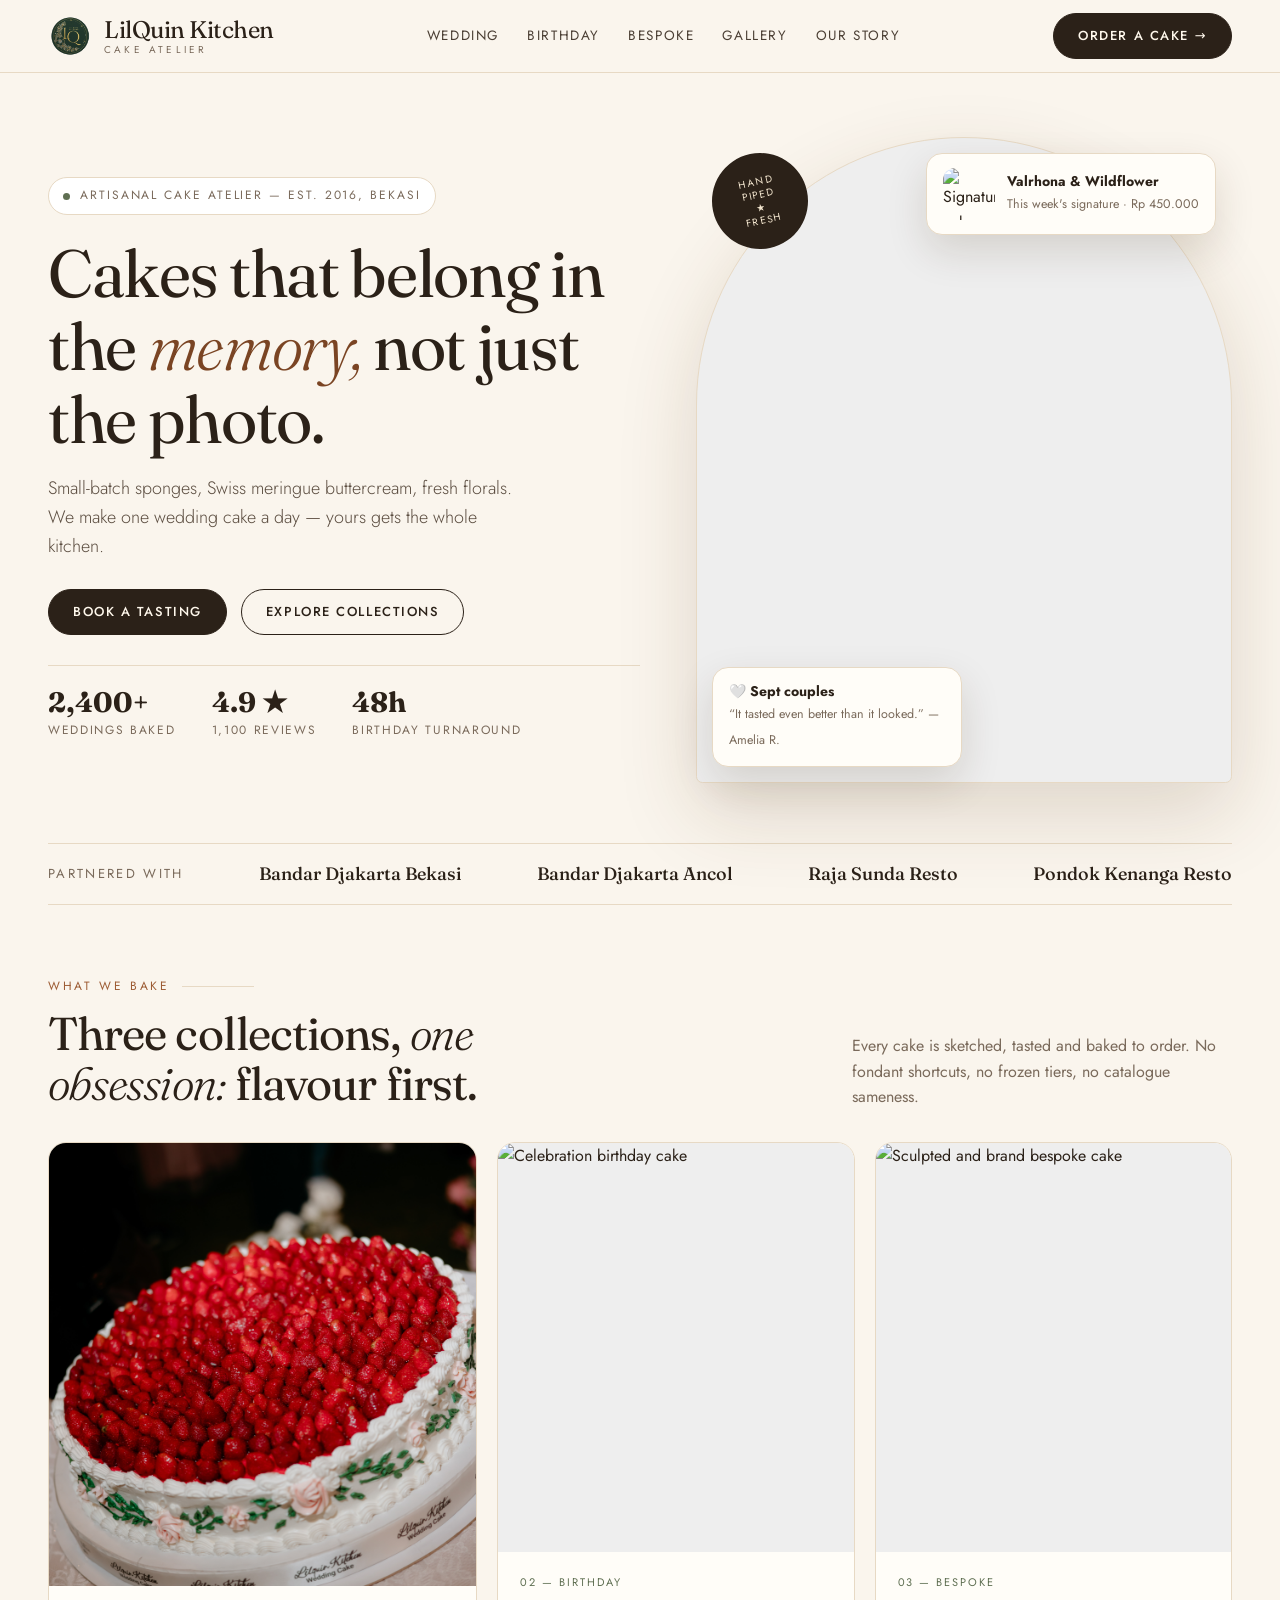
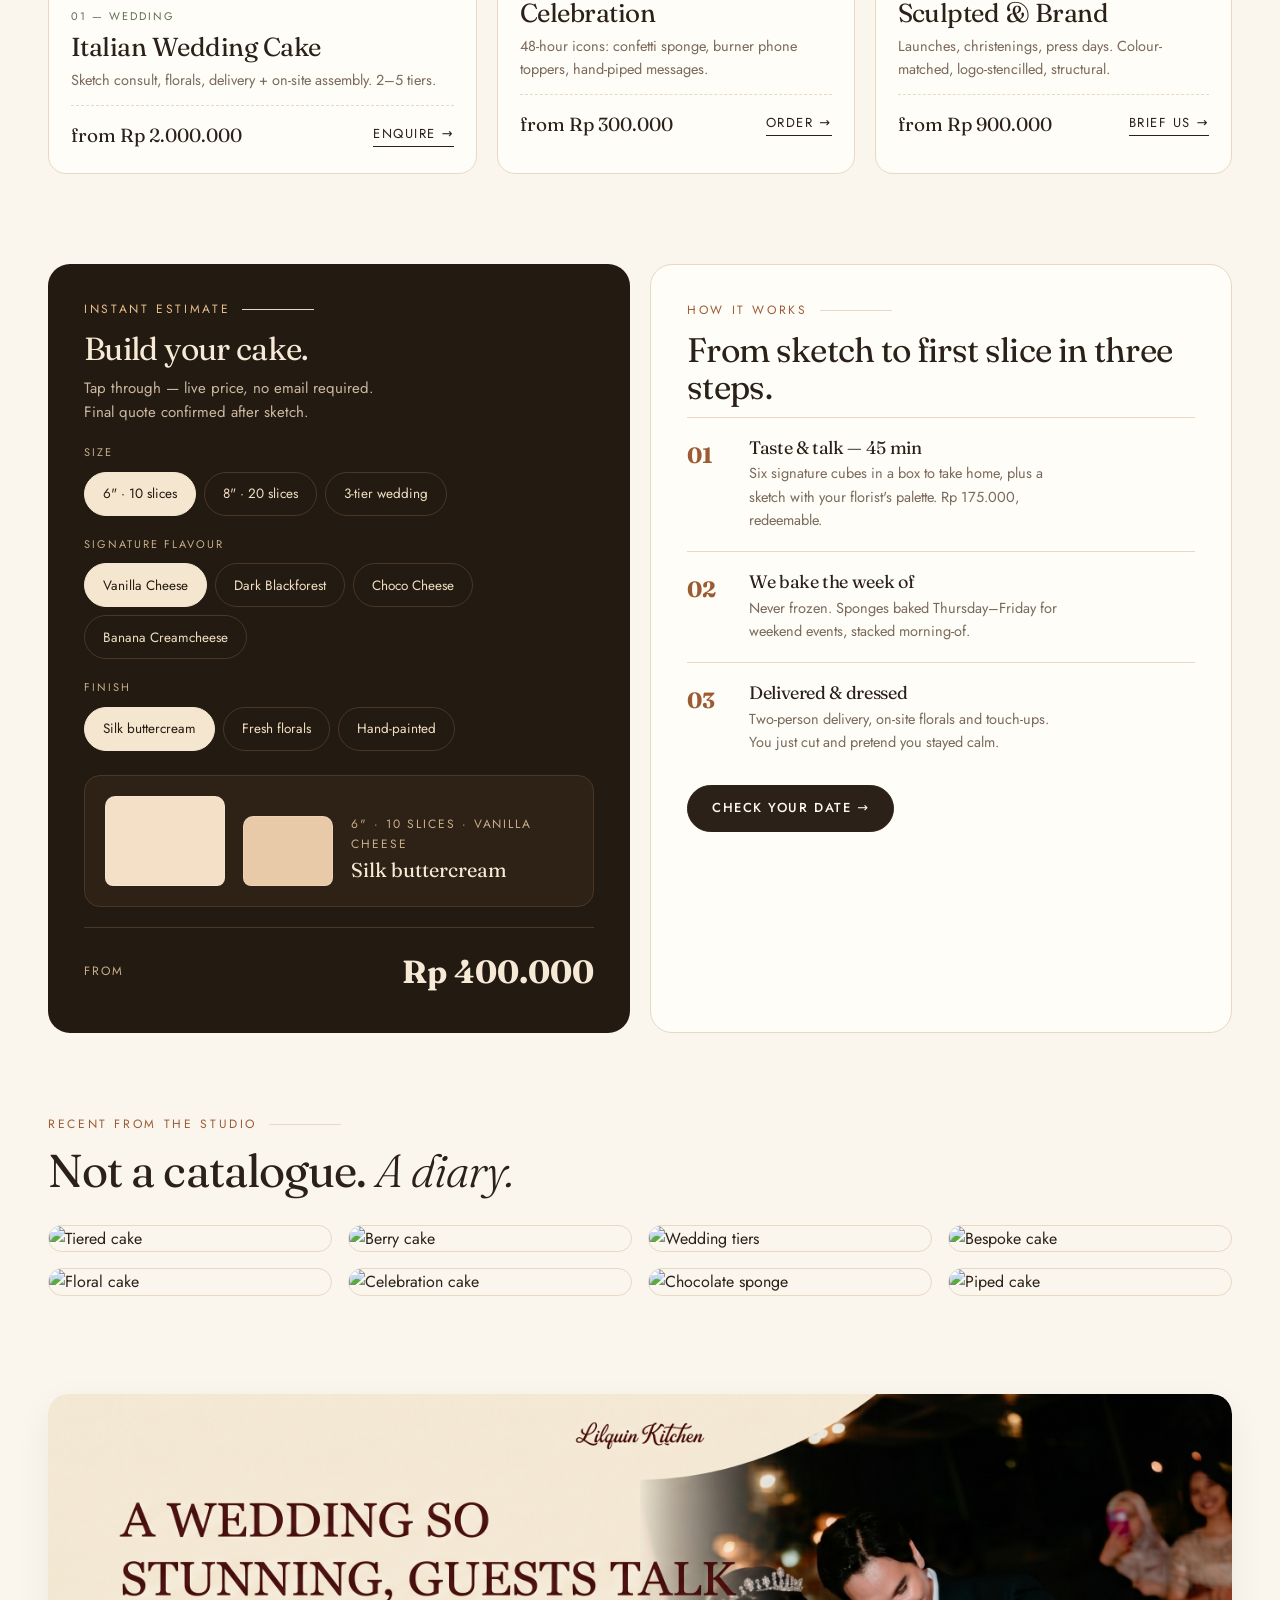
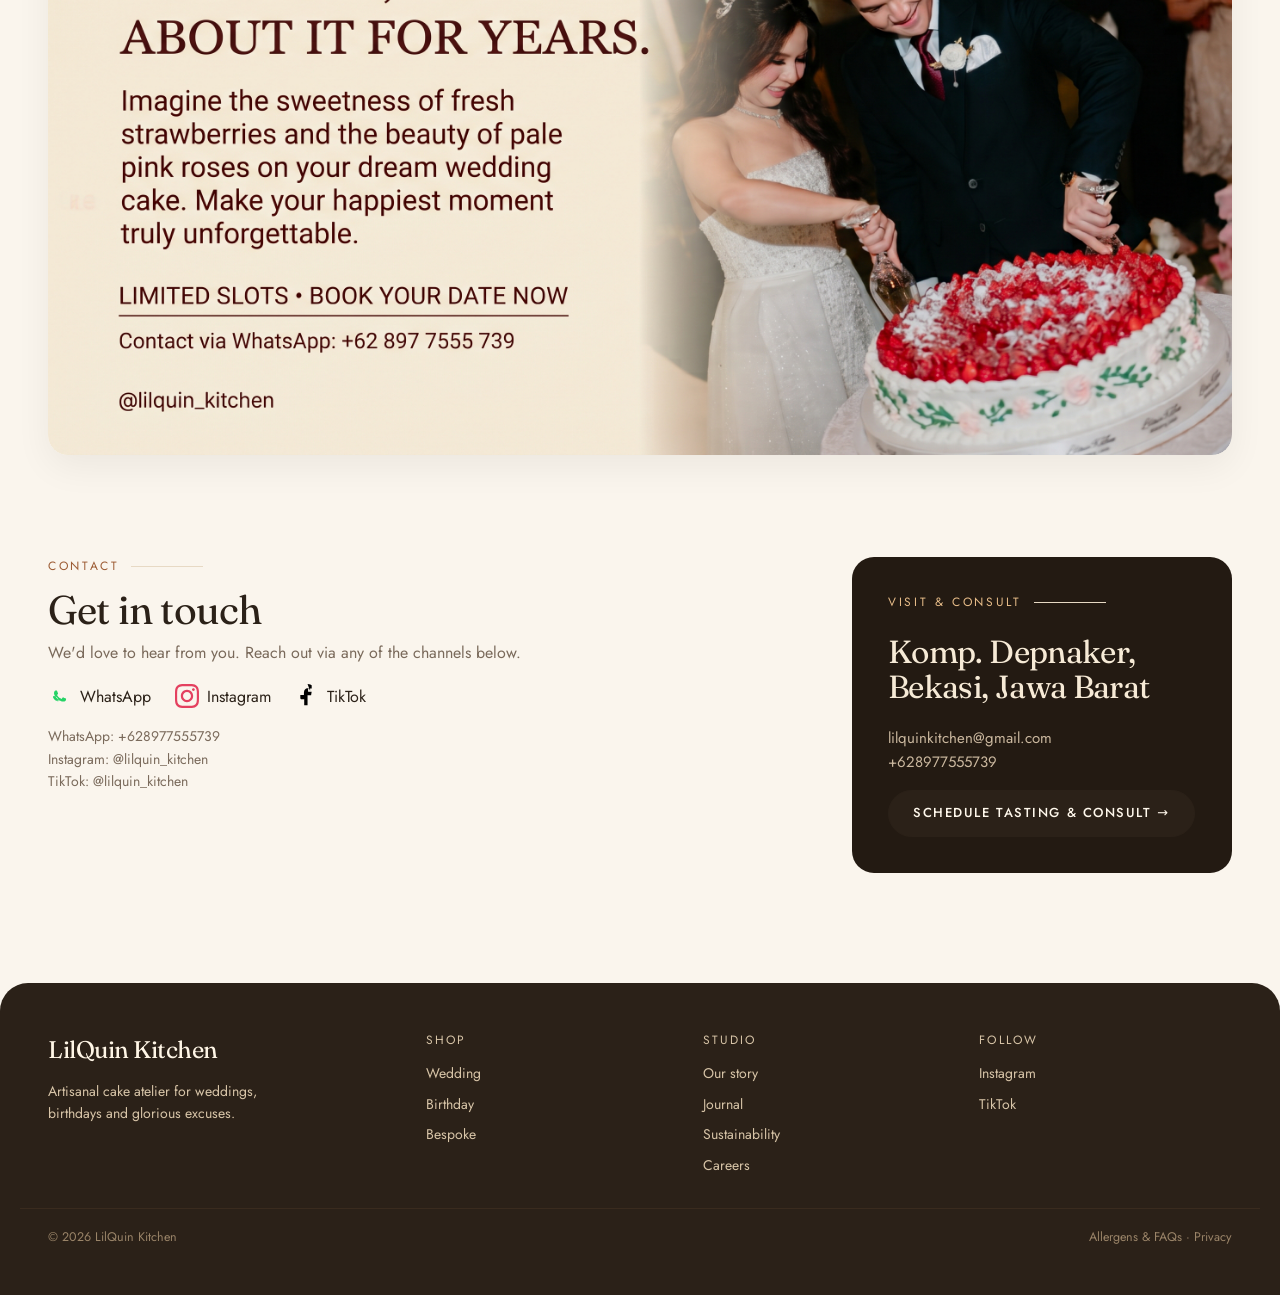
==== commit 8709fca0: "feat: add unified design system and styles for LilQuin webpage" ====
--- a/index.html
+++ b/index.html
@@ -4,463 +4,31 @@
 <head>
   <meta charset="UTF-8">
   <meta name="viewport" content="width=device-width, initial-scale=1.0">
-  <link rel="icon" type="image/png" href="assets/images/logo.png">
+  <link rel="icon" type="image/png" href="/assets/images/logo.png">
   <title>LilQuin Kitchen — Artisanal Cake Atelier</title>
+  <meta name="description" content="Artisanal cake atelier in Bekasi specializing in small-batch sponges, silky Swiss meringue buttercream, and fresh floral styling.">
   <link
     href="https://fonts.googleapis.com/css2?family=Fraunces:ital,opsz,wght@0,9..144,300;0,9..144,400;0,9..144,500;0,9..144,600;1,9..144,400;1,9..144,500&family=Jost:wght@300;400;500;600&display=swap"
     rel="stylesheet">
-  <link rel="stylesheet" href="assets/css/style.css">
-  <style>
-    /* ==========================================================================
-   Index — Page-specific styles
-   ========================================================================== */
-
-    /* press */
-    .press {
-      border-top: 1px solid var(--line);
-      border-bottom: 1px solid var(--line);
-      padding: 16px 0;
-      margin: 24px 0 0;
-      display: flex;
-      gap: 28px;
-      align-items: center;
-      justify-content: space-between;
-      flex-wrap: wrap;
-      color: var(--muted);
-      font-size: 13px;
-      letter-spacing: .18em;
-      text-transform: uppercase
-    }
-
-    .press strong {
-      font-family: 'Fraunces';
-      font-size: 18px;
-      letter-spacing: 0;
-      text-transform: none;
-      color: var(--ink);
-      font-weight: 500
-    }
-
-    /* collections */
-    .section {
-      padding: 84px 0 10px
-    }
-
-    .section h2 {
-      font-size: clamp(32px, 3.6vw, 54px);
-      max-width: 16ch
-    }
-
-    .section h2 em {
-      font-style: italic;
-      font-weight: 300
-    }
-
-    .split {
-      display: flex;
-      justify-content: space-between;
-      align-items: end;
-      gap: 24px;
-      margin-bottom: 32px
-    }
-
-    .split p {
-      max-width: 38ch;
-      color: var(--muted);
-      font-size: 16px
-    }
-
-    .grid3 {
-      display: grid;
-      grid-template-columns: 1.2fr 1fr 1fr;
-      gap: 20px
-    }
-
-    .card .ph {
-      aspect-ratio: 4/4.6;
-      overflow: hidden;
-      background: #eee
-    }
-
-    .card:first-child .ph {
-      aspect-ratio: 4/4.15
-    }
-
-    .card .ph img {
-      width: 100%;
-      height: 100%;
-      object-fit: cover;
-      transition: .6s
-    }
-
-    .card:hover .ph img {
-      transform: scale(1.04)
-    }
-
-    .card .bd {
-      padding: 22px
-    }
-
-    .tag {
-      font-size: 11px;
-      letter-spacing: .18em;
-      text-transform: uppercase;
-      color: var(--sage);
-      margin-bottom: 8px
-    }
-
-    .card h3 {
-      font-size: 28px;
-      margin-bottom: 6px
-    }
-
-    .card p {
-      font-size: 14.5px;
-      color: var(--muted);
-      margin-bottom: 14px
-    }
-
-    .price-row {
-      display: flex;
-      justify-content: space-between;
-      align-items: center;
-      border-top: 1px dashed var(--line);
-      padding-top: 14px
-    }
-
-    .price {
-      font-family: 'Fraunces';
-      font-size: 19px
-    }
-
-    .link {
-      font-size: 13px;
-      letter-spacing: .12em;
-      text-transform: uppercase;
-      border-bottom: 1px solid var(--ink);
-      padding-bottom: 2px
-    }
-
-    /* builder + process */
-    .duo {
-      display: grid;
-      grid-template-columns: 1fr 1fr;
-      gap: 20px;
-      margin-top: 8px
-    }
-
-    .panel {
-      background: #231A12;
-      color: #F6EAD6;
-      border-radius: 22px;
-      padding: 36px;
-      position: relative;
-      overflow: hidden
-    }
-
-    .panel h3 {
-      font-size: 34px;
-      margin: 10px 0 10px
-    }
-
-    .panel p {
-      color: #CBB89F;
-      font-size: 15px;
-      max-width: 36ch
-    }
-
-    .opt {
-      margin: 22px 0
-    }
-
-    .opt label {
-      font-size: 11px;
-      letter-spacing: .18em;
-      text-transform: uppercase;
-      color: #C8AE8A;
-      display: block;
-      margin-bottom: 10px
-    }
-
-    .pills {
-      display: flex;
-      gap: 8px;
-      flex-wrap: wrap
-    }
-
-    .pill {
-      border: 1px solid #4A3725;
-      border-radius: 999px;
-      padding: 9px 16px;
-      font-size: 13.5px;
-      cursor: pointer;
-      color: #F0DEC2;
-      background: transparent;
-      transition: .2s
-    }
-
-    .pill.active,
-    .pill:hover {
-      background: #F5E7CF;
-      color: #231A12;
-      border-color: #F5E7CF
-    }
-
-    .cake-prev {
-      display: flex;
-      align-items: end;
-      gap: 18px;
-      margin-top: 26px;
-      background: #2E2217;
-      border: 1px solid #4A3725;
-      border-radius: 16px;
-      padding: 22px
-    }
-
-    .tier {
-      border-radius: 10px 10px 8px 8px;
-      margin: 0 auto;
-      text-align: center;
-      transition: .4s;
-      border: 1px solid rgba(255, 255, 255, .15)
-    }
-
-    .total {
-      display: flex;
-      justify-content: space-between;
-      align-items: center;
-      margin-top: 20px;
-      border-top: 1px solid #4A3725;
-      padding-top: 18px
-    }
-
-    .total strong {
-      font-family: 'Fraunces';
-      font-size: 34px
-    }
-
-    .panel.light {
-      background: var(--card);
-      color: var(--ink);
-      border: 1px solid var(--line)
-    }
-
-    .panel.light p {
-      color: var(--muted)
-    }
-
-    .step {
-      display: flex;
-      gap: 18px;
-      padding: 20px 0;
-      border-top: 1px solid var(--line)
-    }
-
-    .step b {
-      font-family: 'Fraunces';
-      font-size: 22px;
-      color: var(--accent);
-      min-width: 44px
-    }
-
-    .step h4 {
-      font-size: 18px;
-      margin-bottom: 4px
-    }
-
-    .step p {
-      font-size: 14.5px;
-      color: var(--muted)
-    }
-
-    /* gallery */
-    .masonry {
-      columns: 4 240px;
-      column-gap: 16px;
-      margin-top: 28px
-    }
-
-    .masonry img {
-      width: 100%;
-      border-radius: 14px;
-      margin-bottom: 16px;
-      border: 1px solid var(--line);
-      break-inside: avoid
-    }
-
-    /* quote */
-    .quote {
-      background: var(--sage);
-      color: #F2F0E6;
-      border-radius: 22px;
-      padding: 56px 48px;
-      margin: 70px 0 10px;
-      display: grid;
-      grid-template-columns: 1fr 320px;
-      gap: 32px;
-      align-items: center
-    }
-
-    .quote blockquote {
-      font-family: 'Fraunces';
-      font-size: clamp(24px, 2.6vw, 36px);
-      line-height: 1.25;
-      font-weight: 300
-    }
-
-    .quote blockquote i {
-      font-style: italic
-    }
-
-    /* tasting */
-    .tasting {
-      display: grid;
-      grid-template-columns: 1fr 380px;
-      gap: 20px;
-      margin: 20px 0 80px
-    }
-
-    .form {
-      background: var(--card);
-      border: 1px solid var(--line);
-      border-radius: 20px;
-      padding: 32px
-    }
-
-    .form input,
-    .form select {
-      width: 100%;
-      border: 1px solid var(--line);
-      background: #fff;
-      border-radius: 12px;
-      padding: 13px 14px;
-      font-size: 15px;
-      margin-top: 8px;
-      font-family: inherit
-    }
-
-    .form .row {
-      display: grid;
-      grid-template-columns: 1fr 1fr;
-      gap: 12px
-    }
-
-    /* ---- Index responsive: tablet (≤980px) ---- */
-    @media(max-width:980px) {
-      .section {
-        padding: 56px 0 8px
-      }
-
-      .grid3 {
-        grid-template-columns: 1fr 1fr
-      }
-
-      .grid3 .card:first-child {
-        grid-column: 1/-1
-      }
-
-      .cake-prev {
-        flex-wrap: wrap
-      }
-
-      .quote {
-        grid-template-columns: 1fr;
-        gap: 24px
-      }
-
-      .quote img {
-        max-height: 320px
-      }
-
-      .tasting {
-        gap: 20px
-      }
-    }
-
-    /* ---- Index responsive: phone (≤600px) ---- */
-    @media(max-width:600px) {
-      .section {
-        padding: 44px 0 6px
-      }
-
-      .section h2 {
-        font-size: 30px
-      }
-
-      .grid3 {
-        grid-template-columns: 1fr
-      }
-
-      .card .bd {
-        padding: 18px
-      }
-
-      .card h3 {
-        font-size: 24px
-      }
-
-      .panel {
-        padding: 26px 20px
-      }
-
-      .panel h3 {
-        font-size: 28px
-      }
-
-      .press {
-        flex-direction: column;
-        align-items: flex-start;
-        gap: 8px
-      }
-
-      .form {
-        padding: 24px 18px
-      }
-
-      .form .row {
-        grid-template-columns: 1fr
-      }
-
-      .quote {
-        margin: 44px 0 8px
-      }
-
-      .tasting {
-        margin: 16px 0 48px
-      }
-
-      .cake-prev {
-        padding: 18px 14px;
-        gap: 12px
-      }
-
-      .total strong {
-        font-size: 28px
-      }
-
-      .step {
-        gap: 12px
-      }
-
-      .step b {
-        min-width: 32px;
-        font-size: 18px
-      }
-    }
-  </style>
+  <link rel="stylesheet" href="/assets/css/style.css">
 </head>
 
 <body>
   <header>
     <div class="wrap nav">
-      <div class="logo"><img src="assets/images/logo.png" alt="LilQuin Kitchen logo"><a href="index.html"
-          class="logo-text" style="color:inherit;text-decoration:none">LilQuin Kitchen <small>Cake Atelier</small></a>
-      </div>
-      <nav class="links"><a href="lilquin-wedding.html">Wedding</a><a href="lilquin-birthday.html">Birthday</a><a
-          href="lilquin-bespoke.html">Bespoke</a><a href="#gallery">Gallery</a><a href="lilquin-our-story.html">Our
-          Story</a></nav>
-      <a class="btn" href="https://wa.me/628977555739" target="_blank" rel="noopener">Order a cake →</a><button
-        class="hamburger" aria-label="Menu" aria-expanded="false"><span></span></button>
+      <div class="logo">
+        <img src="/assets/images/logo.png" alt="LilQuin Kitchen logo">
+        <a href="/" class="logo-text">LilQuin Kitchen <small>Cake Atelier</small></a>
+      </div>
+      <nav class="links">
+        <a href="/wedding">Wedding</a>
+        <a href="/birthday">Birthday</a>
+        <a href="/bespoke">Bespoke</a>
+        <a href="/#gallery">Gallery</a>
+        <a href="/our-story">Our Story</a>
+      </nav>
+      <a class="btn" href="https://wa.me/628977555739" target="_blank" rel="noopener noreferrer">Order a cake →</a>
+      <button class="hamburger" aria-label="Menu" aria-expanded="false"><span></span></button>
     </div>
   </header>
 
@@ -471,8 +39,10 @@
         <h1>Cakes that belong in the <i>memory,</i> not just the photo.</h1>
         <p class="lede">Small-batch sponges, Swiss meringue buttercream, fresh florals. We make one wedding cake a day —
           yours gets the whole kitchen.</p>
-        <div class="cta-row"><a class="btn" href="#book-tasting" data-open-booking>Book a
-            tasting</a><a class="btn light" href="#wedding">Explore collections</a></div>
+        <div class="cta-row">
+          <a class="btn" href="#book-tasting" data-open-booking>Book a tasting</a>
+          <a class="btn light" href="#wedding">Explore collections</a>
+        </div>
         <div class="meta">
           <div><strong>2,400+</strong><span>Weddings baked</span></div>
           <div><strong>4.9 ★</strong><span>1,100 reviews</span></div>
@@ -485,7 +55,8 @@
             src="https://images.unsplash.com/photo-1535254973040-607b474cb50d?q=80&w=900&auto=format&fit=crop"
             alt="Wedding cake"></div>
         <div class="float slice"><img
-            src="https://images.unsplash.com/photo-1578985545062-69928b1d9587?q=80&w=200&auto=format&fit=crop">
+            src="https://images.unsplash.com/photo-1578985545062-69928b1d9587?q=80&w=200&auto=format&fit=crop"
+            alt="Signature cake slice">
           <div><strong>Valrhona & Wildflower</strong><small>This week's signature · Rp 450.000</small></div>
         </div>
         <div class="float taste">
@@ -494,8 +65,13 @@
       </div>
     </div>
 
-    <div class="press"><span>Partnered with</span><strong>Bandar Djakarta Bekasi</strong><strong>Bandar Djakarta
-        Ancol</strong><strong>Raja Sunda Resto</strong><strong>Pondok Kenanga Resto</strong></div>
+    <div class="press">
+      <span>Partnered with</span>
+      <strong>Bandar Djakarta Bekasi</strong>
+      <strong>Bandar Djakarta Ancol</strong>
+      <strong>Raja Sunda Resto</strong>
+      <strong>Pondok Kenanga Resto</strong>
+    </div>
 
     <div class="section" id="wedding">
       <div class="split">
@@ -508,37 +84,37 @@
       </div>
       <div class="grid3">
         <div class="card">
-          <div class="ph"><img src="assets/images/italia-cake.JPG" alt="Italian Wedding Cake"></div>
+          <div class="ph"><img src="/assets/images/italia-cake.JPG" alt="Italian Wedding Cake"></div>
           <div class="bd">
             <div class="tag">01 — Wedding</div>
             <h3>Italian Wedding Cake</h3>
             <p>Sketch consult, florals, delivery + on-site assembly. 2–5 tiers.</p>
             <div class="price-row"><span class="price">from Rp 2.000.000</span><a class="link"
-                href="lilquin-wedding.html">Enquire →</a></div>
+                href="/wedding">Enquire →</a></div>
           </div>
         </div>
         <div class="card" id="birthday">
           <div class="ph"><img
-              src="https://images.unsplash.com/photo-1464349095431-e9a21285b5f3?q=80&w=800&auto=format&fit=crop"></div>
+              src="https://images.unsplash.com/photo-1464349095431-e9a21285b5f3?q=80&w=800&auto=format&fit=crop"
+              alt="Celebration birthday cake"></div>
           <div class="bd">
             <div class="tag">02 — Birthday</div>
             <h3>Celebration</h3>
             <p>48-hour icons: confetti sponge, burner phone toppers, hand-piped messages.</p>
             <div class="price-row"><span class="price">from Rp 300.000</span><a class="link"
-                href="lilquin-birthday.html">Order
-                →</a></div>
+                href="/birthday">Order →</a></div>
           </div>
         </div>
         <div class="card" id="bespoke">
           <div class="ph"><img
-              src="https://images.unsplash.com/photo-1621303837174-89787a7d4729?q=80&w=800&auto=format&fit=crop"></div>
+              src="https://images.unsplash.com/photo-1621303837174-89787a7d4729?q=80&w=800&auto=format&fit=crop"
+              alt="Sculpted and brand bespoke cake"></div>
           <div class="bd">
             <div class="tag">03 — Bespoke</div>
             <h3>Sculpted & Brand</h3>
             <p>Launches, christenings, press days. Colour-matched, logo-stencilled, structural.</p>
             <div class="price-row"><span class="price">from Rp 900.000</span><a class="link"
-                href="lilquin-bespoke.html">Brief
-                us →</a></div>
+                href="/bespoke">Brief us →</a></div>
           </div>
         </div>
       </div>
@@ -551,19 +127,25 @@
           <h3>Build your cake.</h3>
           <p>Tap through — live price, no email required. Final quote confirmed after sketch.</p>
           <div class="opt"><label>Size</label>
-            <div class="pills" id="size"><button class="pill active" data-p="400000">6" · 10 slices</button><button
-                class="pill" data-p="450000">8" · 20 slices</button><button class="pill" data-p="2000000">3-tier
-                wedding</button></div>
+            <div class="pills" id="size">
+              <button class="pill active" data-p="400000">6" · 10 slices</button>
+              <button class="pill" data-p="450000">8" · 20 slices</button>
+              <button class="pill" data-p="2000000">3-tier wedding</button>
+            </div>
           </div>
           <div class="opt"><label>Signature flavour</label>
-            <div class="pills" id="flav"><button class="pill active" data-p="0">Vanilla Cheese</button><button
-                class="pill" data-p="50000">Dark Blackforest</button><button class="pill" data-p="75000">Choco
-                Cheese</button><button class="pill" data-p="50000">Banana Creamcheese</button></div>
+            <div class="pills" id="flav">
+              <button class="pill active" data-p="0">Vanilla Cheese</button>
+              <button class="pill" data-p="50000">Dark Blackforest</button>
+              <button class="pill" data-p="75000">Choco Cheese</button>
+              <button class="pill" data-p="50000">Banana Creamcheese</button>
+            </div>
           </div>
           <div class="opt"><label>Finish</label>
-            <div class="pills" id="fin"><button class="pill active" data-p="0">Silk buttercream</button><button
-                class="pill" data-p="200000">Fresh florals</button><button class="pill"
-                data-p="300000">Hand-painted</button>
+            <div class="pills" id="fin">
+              <button class="pill active" data-p="0">Silk buttercream</button>
+              <button class="pill" data-p="200000">Fresh florals</button>
+              <button class="pill" data-p="300000">Hand-painted</button>
             </div>
           </div>
           <div class="cake-prev">
@@ -571,13 +153,14 @@
             <div class="tier" id="t2" style="width:90px;height:70px;background:#E8C9A8"></div>
             <div style="flex:1">
               <div style="font-size:12px;letter-spacing:.16em;text-transform:uppercase;color:#C8AE8A" id="sum">6" · 10
-                slices ·
-                Vanilla Cheese</div>
+                slices · Vanilla Cheese</div>
               <div style="font-family:Fraunces;font-size:20px" id="flavName">Silk buttercream</div>
             </div>
           </div>
-          <div class="total"><span style="font-size:12px;letter-spacing:.16em;text-transform:uppercase;color:#C8AE8A">
-              from</span><strong id="price">Rp 400.000</strong></div>
+          <div class="total">
+            <span style="font-size:12px;letter-spacing:.16em;text-transform:uppercase;color:#C8AE8A">from</span>
+            <strong id="price">Rp 400.000</strong>
+          </div>
         </div>
         <div class="panel light">
           <div class="kicker">How it works</div>
@@ -586,8 +169,7 @@
             <div>
               <h4>Taste & talk — 45 min</h4>
               <p>Six signature cubes in a box to take home, plus a sketch with your florist's palette. Rp 175.000,
-                redeemable.
-              </p>
+                redeemable.</p>
             </div>
           </div>
           <div class="step"><b>02</b>
@@ -611,21 +193,21 @@
       <div class="kicker">Recent from the studio</div>
       <h2>Not a catalogue. <em>A diary.</em></h2>
       <div class="masonry">
-        <img src="https://images.unsplash.com/photo-1602351447937-745cb720612f?q=80&w=600&auto=format&fit=crop">
-        <img src="https://images.unsplash.com/photo-1535141192574-5d4897c12636?q=80&w=600&auto=format&fit=crop">
-        <img src="https://images.unsplash.com/photo-1562440499-64c9a111f713?q=80&w=600&auto=format&fit=crop">
-        <img src="https://images.unsplash.com/photo-1464349095431-e9a21285b5f3?q=80&w=600&auto=format&fit=crop">
-        <img src="https://images.unsplash.com/photo-1535254973040-607b474cb50d?q=80&w=600&auto=format&fit=crop">
-        <img src="https://images.unsplash.com/photo-1578985545062-69928b1d9587?q=80&w=600&auto=format&fit=crop">
-        <img src="https://images.unsplash.com/photo-1621303837174-89787a7d4729?q=80&w=600&auto=format&fit=crop">
-        <img src="https://images.unsplash.com/photo-1587668178277-295251f900ce?q=80&w=600&auto=format&fit=crop">
+        <img src="https://images.unsplash.com/photo-1602351447937-745cb720612f?q=80&w=600&auto=format&fit=crop" alt="Tiered cake">
+        <img src="https://images.unsplash.com/photo-1535141192574-5d4897c12636?q=80&w=600&auto=format&fit=crop" alt="Floral cake">
+        <img src="https://images.unsplash.com/photo-1562440499-64c9a111f713?q=80&w=600&auto=format&fit=crop" alt="Berry cake">
+        <img src="https://images.unsplash.com/photo-1464349095431-e9a21285b5f3?q=80&w=600&auto=format&fit=crop" alt="Celebration cake">
+        <img src="https://images.unsplash.com/photo-1535254973040-607b474cb50d?q=80&w=600&auto=format&fit=crop" alt="Wedding tiers">
+        <img src="https://images.unsplash.com/photo-1578985545062-69928b1d9587?q=80&w=600&auto=format&fit=crop" alt="Chocolate sponge">
+        <img src="https://images.unsplash.com/photo-1621303837174-89787a7d4729?q=80&w=600&auto=format&fit=crop" alt="Bespoke cake">
+        <img src="https://images.unsplash.com/photo-1587668178277-295251f900ce?q=80&w=600&auto=format&fit=crop" alt="Piped cake">
       </div>
     </div>
 
     <div class="section">
-      <a href="https://wa.me/628977555739" target="_blank" rel="noopener"
+      <a href="https://wa.me/628977555739" target="_blank" rel="noopener noreferrer"
         style="display:block;border-radius:20px;overflow:hidden;box-shadow:0 12px 36px rgba(0,0,0,0.06)">
-        <img src="assets/images/AIDA.jpg" alt="A wedding so stunning, guests talk about it for years - Lilquin Kitchen"
+        <img src="/assets/images/AIDA.jpg" alt="A wedding so stunning, guests talk about it for years - Lilquin Kitchen"
           style="width:100%;height:auto;display:block;border-radius:20px">
       </a>
     </div>
@@ -635,36 +217,31 @@
         <div class="contact">
           <div class="kicker">Contact</div>
           <h2 style="font-size:40px">Get in touch</h2>
-          <p style="color:var(--muted);margin:8px 0 18px">We'd love to hear from you. Reach out via any of the channels
-            below.</p>
+          <p style="color:var(--muted);margin:8px 0 18px">We'd love to hear from you. Reach out via any of the channels below.</p>
           <div style="display:flex;gap:24px;flex-wrap:wrap;margin-top:12px">
-            <a href="https://wa.me/628977555739" target="_blank" rel="noopener"
-              style="display:flex;align-items:center;gap:8px;color:var(--ink);text-decoration:none">
+            <a href="https://wa.me/628977555739" target="_blank" rel="noopener noreferrer"
+              style="display:flex;align-items:center;gap:8px;color:var(--ink)">
               <svg width="24" height="24" viewBox="0 0 24 24" fill="#25D366">
-                <path
-                  d="M17.472 14.382c-.297-.149-1.758-.867-2.03-.967-.273-.099-.471-.148-.67.15-.197.297-.767.966-.94 1.164-.173.199-.347.223-.644.075-.297-.15-1.255-.463-2.39-1.475-.883-.788-1.48-1.761-1.653-2.059-.173-.297-.018-.458.13-.606.134-.133.298-.347.446-.52.149-.174.198-.298.298-.497.099-.198.05-.371-.025-.52-.075-.149-.669-1.612-.916-2.207-.242-.579-.487-.5-.669-.51-.173-.008-.371-.01-.57-.01-.198 0-.52.074-.792.372-.272.297-1.04 1.016-1.04 2.479 0 1.462 1.065 2.875 1.213 3.074.149.198 2.096 3.2 5.077 4.487.709.306 1.262.489 1.694.625.712.227 1.36.195 1.871.118.571-.085 1.758-.719 2.006-1.413.248-.694.248-1.289.173-1.413-.074-.124-.272-.198-.57-.673zm-4.621 1.629c-.709.31-1.167.477-1.425.577-.308.117-2.692.392-3.315.073-1.656-.85-2.907-2.783-3.03-3.253-.14-.513-.045-.83.205-1.087.204-.21.498-.346.84-.363.868-.044 2.551.952 3.21 1.78.692.868 1.03 1.95 1.039 2.237.01.671-.372 1.237-1.425 1.695z" />
+                <path d="M17.472 14.382c-.297-.149-1.758-.867-2.03-.967-.273-.099-.471-.148-.67.15-.197.297-.767.966-.94 1.164-.173.199-.347.223-.644.075-.297-.15-1.255-.463-2.39-1.475-.883-.788-1.48-1.761-1.653-2.059-.173-.297-.018-.458.13-.606.134-.133.298-.347.446-.52.149-.174.198-.298.298-.497.099-.198.05-.371-.025-.52-.075-.149-.669-1.612-.916-2.207-.242-.579-.487-.5-.669-.51-.173-.008-.371-.01-.57-.01-.198 0-.52.074-.792.372-.272.297-1.04 1.016-1.04 2.479 0 1.462 1.065 2.875 1.213 3.074.149.198 2.096 3.2 5.077 4.487.709.306 1.262.489 1.694.625.712.227 1.36.195 1.871.118.571-.085 1.758-.719 2.006-1.413.248-.694.248-1.289.173-1.413-.074-.124-.272-.198-.57-.673zm-4.621 1.629c-.709.31-1.167.477-1.425.577-.308.117-2.692.392-3.315.073-1.656-.85-2.907-2.783-3.03-3.253-.14-.513-.045-.83.205-1.087.204-.21.498-.346.84-.363.868-.044 2.551.952 3.21 1.78.692.868 1.03 1.95 1.039 2.237.01.671-.372 1.237-1.425 1.695z" />
               </svg>
               <span>WhatsApp</span>
             </a>
-            <a href="https://instagram.com/lilquin_kitchen" target="_blank" rel="noopener"
-              style="display:flex;align-items:center;gap:8px;color:var(--ink);text-decoration:none">
+            <a href="https://instagram.com/lilquin_kitchen" target="_blank" rel="noopener noreferrer"
+              style="display:flex;align-items:center;gap:8px;color:var(--ink)">
               <svg width="24" height="24" viewBox="0 0 24 24" fill="#E4405F">
-                <path
-                  d="M12 2.163c3.204 0 3.584.012 4.85.07 3.252.148 4.771 1.691 4.919 4.919.058 1.265.069 1.645.069 4.849 0 3.205-.012 3.584-.069 4.849-.149 3.225-1.664 4.771-4.919 4.919-1.266.058-1.644.07-4.85.07-3.204 0-3.584-.012-4.849-.07-3.26-.149-4.771-1.699-4.919-4.92-.058-1.265-.07-1.644-.07-4.849 0-3.204.013-3.583.07-4.849.149-3.227 1.664-4.771 4.919-4.919 1.266-.057 1.645-.069 4.849-.069zm0-2.163c-3.259 0-3.667.014-4.947.072-4.358.2-6.78 2.618-6.98 6.98-.059 1.281-.073 1.689-.073 4.948 0 3.259.014 3.668.072 4.948.2 4.358 2.618 6.78 6.98 6.98 1.281.058 1.689.072 4.948.072 3.259 0 3.668-.014 4.948-.072 4.354-.2 6.782-2.618 6.979-6.98.059-1.28.073-1.689.073-4.948 0-3.259-.014-3.667-.072-4.947-.196-4.354-2.617-6.78-6.979-6.98-1.281-.059-1.69-.073-4.949-.073zm0 5.838c-3.403 0-6.162 2.759-6.162 6.162s2.759 6.163 6.162 6.163 6.162-2.759 6.162-6.163c0-3.403-2.759-6.162-6.162-6.162zm0 10.162c-2.209 0-4-1.79-4-4 0-2.209 1.791-4 4-4s4 1.791 4 4c0 2.21-1.791 4-4 4zm6.406-11.845c-.796 0-1.441.645-1.441 1.44s.645 1.44 1.441 1.44c.795 0 1.439-.645 1.439-1.44s-.644-1.44-1.439-1.44z" />
+                <path d="M12 2.163c3.204 0 3.584.012 4.85.07 3.252.148 4.771 1.691 4.919 4.919.058 1.265.069 1.645.069 4.849 0 3.205-.012 3.584-.069 4.849-.149 3.225-1.664 4.771-4.919 4.919-1.266.058-1.644.07-4.85.07-3.204 0-3.584-.012-4.849-.07-3.26-.149-4.771-1.699-4.919-4.92-.058-1.265-.07-1.644-.07-4.849 0-3.204.013-3.583.07-4.849.149-3.227 1.664-4.771 4.919-4.919 1.266-.057 1.645-.069 4.849-.069zm0-2.163c-3.259 0-3.667.014-4.947.072-4.358.2-6.78 2.618-6.98 6.98-.059 1.281-.073 1.689-.073 4.948 0 3.259.014 3.668.072 4.948.2 4.358 2.618 6.78 6.98 6.98 1.281.058 1.689.072 4.948.072 3.259 0 3.668-.014 4.948-.072 4.354-.2 6.782-2.618 6.979-6.98.059-1.28.073-1.689.073-4.948 0-3.259-.014-3.667-.072-4.947-.196-4.354-2.617-6.78-6.979-6.98-1.281-.059-1.69-.073-4.949-.073zm0 5.838c-3.403 0-6.162 2.759-6.162 6.162s2.759 6.163 6.162 6.163 6.162-2.759 6.162-6.163c0-3.403-2.759-6.162-6.162-6.162zm0 10.162c-2.209 0-4-1.79-4-4 0-2.209 1.791-4 4-4s4 1.791 4 4c0 2.21-1.791 4-4 4zm6.406-11.845c-.796 0-1.441.645-1.441 1.44s.645 1.44 1.441 1.44c.795 0 1.439-.645 1.439-1.44s-.644-1.44-1.439-1.44z" />
               </svg>
               <span>Instagram</span>
             </a>
-            <a href="https://tiktok.com/@lilquin_kitchen" target="_blank" rel="noopener"
-              style="display:flex;align-items:center;gap:8px;color:var(--ink);text-decoration:none">
+            <a href="https://tiktok.com/@lilquin_kitchen" target="_blank" rel="noopener noreferrer"
+              style="display:flex;align-items:center;gap:8px;color:var(--ink)">
               <svg width="24" height="24" viewBox="0 0 24 24" fill="#000">
-                <path
-                  d="M12.545 0c2.42 0 3.678 1.027 4.148 1.227v3.275h-3.135c-.272 0-.47.225-.47.486v2.637h3.567l-.564 3.664H12.55v9.86H9.21V15.34H6.49c-.813 0-1.177-.78-1.177-1.322v-2.9h3.623v-2.54c0-2.784 1.547-4.38 3.807-4.38 1.103 0 2.07.093 2.35.133v2.64z" />
+                <path d="M12.545 0c2.42 0 3.678 1.027 4.148 1.227v3.275h-3.135c-.272 0-.47.225-.47.486v2.637h3.567l-.564 3.664H12.55v9.86H9.21V15.34H6.49c-.813 0-1.177-.78-1.177-1.322v-2.9h3.623v-2.54c0-2.784 1.547-4.38 3.807-4.38 1.103 0 2.07.093 2.35.133v2.64z" />
               </svg>
               <span>TikTok</span>
             </a>
           </div>
-          <p style="margin-top:16px;color:var(--muted);font-size:14px">WhatsApp: +628977555739<br>Instagram:
-            @lilquin_kitchen<br>TikTok: @lilquin_kitchen</p>
+          <p style="margin-top:16px;color:var(--muted);font-size:14px">WhatsApp: +628977555739<br>Instagram: @lilquin_kitchen<br>TikTok: @lilquin_kitchen</p>
         </div>
         <div class="panel" style="display:flex;flex-direction:column;justify-content:center">
           <div class="kicker" style="color:#E9BE8A">Visit & Consult</div>
@@ -680,30 +257,37 @@
     <div class="wrap cols">
       <div>
         <div class="logo" style="color:#FFF6E6">LilQuin Kitchen</div>
-        <p style="font-size:14px;margin-top:10px;max-width:32ch">Artisanal cake atelier for weddings, birthdays and
-          glorious excuses.</p>
+        <p style="font-size:14px;margin-top:10px;max-width:32ch">Artisanal cake atelier for weddings, birthdays and glorious excuses.</p>
       </div>
       <div>
         <div style="font-size:12px;letter-spacing:.18em;text-transform:uppercase;margin-bottom:12px">Shop</div>
-        <div style="display:grid;gap:8px;font-size:14px"><a href="lilquin-wedding.html">Wedding</a><a
-            href="lilquin-birthday.html">Birthday</a><a href="lilquin-bespoke.html">Bespoke</a></div>
+        <div style="display:grid;gap:8px;font-size:14px">
+          <a href="/wedding">Wedding</a>
+          <a href="/birthday">Birthday</a>
+          <a href="/bespoke">Bespoke</a>
+        </div>
       </div>
       <div>
         <div style="font-size:12px;letter-spacing:.18em;text-transform:uppercase;margin-bottom:12px">Studio</div>
-        <div style="display:grid;gap:8px;font-size:14px"><a href="lilquin-our-story.html">Our story</a><a
-            href="#">Journal</a><a href="#">Sustainability</a><a href="#">Careers</a></div>
+        <div style="display:grid;gap:8px;font-size:14px">
+          <a href="/our-story">Our story</a>
+          <a href="#">Journal</a>
+          <a href="#">Sustainability</a>
+          <a href="#">Careers</a>
+        </div>
       </div>
       <div>
         <div style="font-size:12px;letter-spacing:.18em;text-transform:uppercase;margin-bottom:12px">Follow</div>
-        <div style="display:grid;gap:8px;font-size:14px"><a href="https://instagram.com/lilquin_kitchen" target="_blank"
-            rel="noopener">Instagram</a><a href="https://tiktok.com/@lilquin_kitchen" target="_blank"
-            rel="noopener">TikTok</a></div>
+        <div style="display:grid;gap:8px;font-size:14px">
+          <a href="https://instagram.com/lilquin_kitchen" target="_blank" rel="noopener noreferrer">Instagram</a>
+          <a href="https://tiktok.com/@lilquin_kitchen" target="_blank" rel="noopener noreferrer">TikTok</a>
+        </div>
       </div>
     </div>
     <div class="wrap footbar"><span>© 2026 LilQuin Kitchen</span><span>Allergens & FAQs · Privacy</span></div>
   </footer>
 
-  <script src="assets/js/shared.js"></script>
+  <script src="/assets/js/shared.js"></script>
   <script>
     let base = { size: 400000, flav: 0, fin: 0 };
     function formatIDR(val) {
--- a/assets/css/style.css
+++ b/assets/css/style.css
@@ -1,179 +1,1016 @@
 /* ==========================================================================
-   LilQuin Kitchen — Shared Styles (all pages)
+   LilQuin Kitchen — Unified Design System & Styles
+   Zero-dependency, semantic, mobile-accessible, performance-optimized
    ========================================================================== */
 
 /* ---- Design Tokens ---- */
-:root{
-  --cream:#FAF5ED; --cream2:#F3EAD9; --ink:#2B2118; --muted:#7A6A5B;
-  --line:#E7D9C4; --accent:#9C5B33; --accent-dark:#7A4423; --sage:#5F6F52; --blush:#EFD9C5;
-  --card:#FFFDF8; --radius:18px;
+:root {
+  --cream: #FAF5ED;
+  --cream2: #F3EAD9;
+  --ink: #2B2118;
+  --muted: #7A6A5B;
+  --line: #E7D9C4;
+  --accent: #9C5B33;
+  --accent-dark: #7A4423;
+  --sage: #5F6F52;
+  --blush: #EFD9C5;
+  --card: #FFFDF8;
+  --radius: 18px;
 }
 
 /* ---- Reset & Base ---- */
-*{margin:0;padding:0;box-sizing:border-box}
-body{font-family:'Jost',system-ui,sans-serif;background:var(--cream);color:var(--ink);line-height:1.6;-webkit-font-smoothing:antialiased}
-h1,h2,h3,.serif{font-family:'Fraunces',Georgia,serif;font-weight:400;line-height:1.05;letter-spacing:-.02em}
-a{color:inherit;text-decoration:none}
+*, *::before, *::after {
+  margin: 0;
+  padding: 0;
+  box-sizing: border-box;
+}
+
+html, body {
+  overflow-x: clip;
+}
+
+body {
+  font-family: 'Jost', system-ui, -apple-system, sans-serif;
+  background: var(--cream);
+  color: var(--ink);
+  line-height: 1.6;
+  -webkit-font-smoothing: antialiased;
+  -moz-osx-font-smoothing: grayscale;
+}
+
+h1, h2, h3, h4, .serif {
+  font-family: 'Fraunces', Georgia, serif;
+  font-weight: 400;
+  line-height: 1.1;
+  letter-spacing: -0.02em;
+}
+
+a {
+  color: inherit;
+  text-decoration: none;
+}
+
+img {
+  max-width: 100%;
+  height: auto;
+  display: block;
+}
 
 /* ---- Layout Wrappers ---- */
-.wrap{max-width:1240px;margin:0 auto;padding:0 28px}
-.wrap-narrow{max-width:820px;margin:0 auto;padding:0 28px}
-.wrap-wide{max-width:1240px;margin:0 auto;padding:0 28px}
-
-/* ---- Header / Nav ---- */
-header{position:sticky;top:0;z-index:20;background:rgba(250,245,237,.88);backdrop-filter:blur(14px);border-bottom:1px solid var(--line)}
-.nav{display:flex;align-items:center;justify-content:space-between;height:72px;gap:12px;min-width:0}
-.logo{display:flex;align-items:center;gap:12px;font-family:'Fraunces',serif;font-size:24px;letter-spacing:-.02em;min-width:0;flex-shrink:1;overflow:hidden;white-space:nowrap;text-overflow:ellipsis}
-.logo img{width:44px;height:44px;border-radius:50%;object-fit:cover;flex-shrink:0}
-.logo-text{display:flex;flex-direction:column;line-height:1}
-.logo span{font-style:italic;font-weight:300}
-.logo small,.logo-text small{display:block;font-family:'Jost';font-size:10px;letter-spacing:.32em;text-transform:uppercase;color:var(--muted);margin-top:-2px}
-.links{display:flex;gap:30px;font-size:13.5px;letter-spacing:.12em;text-transform:uppercase;color:#4A3E33}
-.links a{position:relative}
-.links a:hover{color:var(--accent)}
-.links a.active{color:var(--accent);border-bottom:1px solid var(--accent);padding-bottom:2px}
-
-/* ---- Buttons ---- */
-.btn{display:inline-flex;align-items:center;gap:10px;background:var(--ink);color:#FFF8EC;border:0;border-radius:999px;padding:14px 26px;font-size:13px;letter-spacing:.12em;text-transform:uppercase;font-weight:500;cursor:pointer;transition:.25s}
-.btn:hover{background:var(--accent);transform:translateY(-1px)}
-.btn.light{background:transparent;color:var(--ink);border:1px solid var(--ink)}
-.btn.light:hover{background:var(--ink);color:#fff}
-
-/* ---- Utility ---- */
-.eyebrow{display:inline-flex;align-items:center;gap:10px;border:1px solid var(--line);background:#fff;border-radius:999px;padding:8px 14px;font-size:12px;letter-spacing:.16em;text-transform:uppercase;color:var(--muted)}
-.dot{width:7px;height:7px;border-radius:50%;background:var(--sage)}
-.kicker{font-size:12px;letter-spacing:.22em;text-transform:uppercase;color:var(--accent);margin-bottom:12px;display:flex;align-items:center;gap:12px}
-.kicker:after{content:"";height:1px;width:72px;background:var(--line);display:inline-block}
-.divider{border:0;border-top:1px solid var(--line);margin:40px 0}
-
-/* ---- Hero (index) ---- */
-.hero{display:grid;grid-template-columns:1.05fr .95fr;gap:56px;padding:64px 0 36px;align-items:center;min-width:0}
-.hero h1{font-size:clamp(44px,5.2vw,76px);margin:22px 0 18px;word-break:break-word;overflow-wrap:anywhere}
-.hero h1 i{font-style:italic;font-weight:300;color:var(--accent-dark)}
-.lede{font-size:18px;color:#5B4D40;max-width:48ch;font-weight:300}
-.cta-row{display:flex;gap:14px;margin:28px 0 30px;flex-wrap:wrap}
-.meta{display:flex;gap:36px;border-top:1px solid var(--line);padding-top:22px}
-.meta div strong{font-family:'Fraunces';font-size:28px;display:block;line-height:1}
-.meta div span{font-size:12px;letter-spacing:.14em;text-transform:uppercase;color:var(--muted)}
+.wrap {
+  max-width: 1240px;
+  margin: 0 auto;
+  padding: 0 28px;
+}
+.wrap-narrow {
+  max-width: 840px;
+  margin: 0 auto;
+  padding: 0 28px;
+}
+.wrap-wide {
+  max-width: 1240px;
+  margin: 0 auto;
+  padding: 0 28px;
+}
+
+/* ---- Header / Navigation ---- */
+header {
+  position: sticky;
+  top: 0;
+  z-index: 50;
+  background: rgba(250, 245, 237, 0.92);
+  backdrop-filter: blur(14px);
+  -webkit-backdrop-filter: blur(14px);
+  border-bottom: 1px solid var(--line);
+}
+
+.nav {
+  display: flex;
+  align-items: center;
+  justify-content: space-between;
+  height: 72px;
+  gap: 16px;
+}
+
+.logo {
+  display: flex;
+  align-items: center;
+  gap: 12px;
+  font-family: 'Fraunces', Georgia, serif;
+  font-size: 24px;
+  letter-spacing: -0.02em;
+  min-width: 0;
+  flex-shrink: 1;
+}
+
+.logo img {
+  width: 44px;
+  height: 44px;
+  border-radius: 50%;
+  object-fit: cover;
+  flex-shrink: 0;
+}
+
+.logo-text {
+  display: flex;
+  flex-direction: column;
+  line-height: 1;
+}
+
+.logo span {
+  font-style: italic;
+  font-weight: 300;
+}
+
+.logo small, .logo-text small {
+  display: block;
+  font-family: 'Jost', sans-serif;
+  font-size: 10px;
+  letter-spacing: 0.32em;
+  text-transform: uppercase;
+  color: var(--muted);
+  margin-top: 3px;
+}
+
+.links {
+  display: flex;
+  align-items: center;
+  gap: 28px;
+  font-size: 13.5px;
+  letter-spacing: 0.12em;
+  text-transform: uppercase;
+  color: #4A3E33;
+}
+
+.links a {
+  position: relative;
+  padding: 6px 0;
+  transition: color 0.2s;
+}
+
+.links a:hover {
+  color: var(--accent);
+}
+
+.links a.active {
+  color: var(--accent);
+  border-bottom: 2px solid var(--accent);
+}
+
+/* ---- Buttons & Interactive Elements (44px min touch target) ---- */
+.btn {
+  display: inline-flex;
+  align-items: center;
+  justify-content: center;
+  gap: 10px;
+  background: var(--ink);
+  color: #FFF8EC;
+  border: 1px solid var(--ink);
+  border-radius: 999px;
+  padding: 12px 24px;
+  min-height: 44px;
+  font-size: 13px;
+  letter-spacing: 0.12em;
+  text-transform: uppercase;
+  font-weight: 500;
+  cursor: pointer;
+  transition: background 0.2s, transform 0.2s, color 0.2s;
+  white-space: nowrap;
+}
+
+.btn:hover {
+  background: var(--accent);
+  border-color: var(--accent);
+  color: #fff;
+  transform: translateY(-1px);
+}
+
+.btn.light {
+  background: transparent;
+  color: var(--ink);
+  border: 1px solid var(--ink);
+}
+
+.btn.light:hover {
+  background: var(--ink);
+  color: #fff;
+}
+
+/* ---- Utility & Accents ---- */
+.eyebrow {
+  display: inline-flex;
+  align-items: center;
+  gap: 10px;
+  border: 1px solid var(--line);
+  background: #fff;
+  border-radius: 999px;
+  padding: 8px 14px;
+  font-size: 12px;
+  letter-spacing: 0.16em;
+  text-transform: uppercase;
+  color: var(--muted);
+}
+
+.dot {
+  width: 7px;
+  height: 7px;
+  border-radius: 50%;
+  background: var(--sage);
+}
+
+.kicker {
+  font-size: 12px;
+  letter-spacing: 0.22em;
+  text-transform: uppercase;
+  color: var(--accent);
+  margin-bottom: 12px;
+  display: flex;
+  align-items: center;
+  gap: 12px;
+}
+
+.kicker::after {
+  content: "";
+  height: 1px;
+  width: 72px;
+  background: var(--line);
+  display: inline-block;
+}
+
+.divider {
+  border: 0;
+  border-top: 1px solid var(--line);
+  margin: 40px 0;
+}
+
+/* ---- Hero Sections ---- */
+.hero {
+  display: grid;
+  grid-template-columns: 1.05fr 0.95fr;
+  gap: 56px;
+  padding: 64px 0 36px;
+  align-items: center;
+}
+
+.hero h1 {
+  font-size: clamp(38px, 5.2vw, 74px);
+  margin: 22px 0 18px;
+  word-break: break-word;
+  overflow-wrap: anywhere;
+}
+
+.hero h1 i {
+  font-style: italic;
+  font-weight: 300;
+  color: var(--accent-dark);
+}
+
+.lede {
+  font-size: 18px;
+  color: #5B4D40;
+  max-width: 48ch;
+  font-weight: 300;
+  line-height: 1.6;
+}
+
+.cta-row, .cta-wrap {
+  display: flex;
+  gap: 14px;
+  margin: 28px 0 30px;
+  flex-wrap: wrap;
+}
+
+.meta {
+  display: flex;
+  gap: 36px;
+  border-top: 1px solid var(--line);
+  padding-top: 22px;
+}
+
+.meta div strong {
+  font-family: 'Fraunces', Georgia, serif;
+  font-size: 28px;
+  display: block;
+  line-height: 1;
+}
+
+.meta div span {
+  font-size: 12px;
+  letter-spacing: 0.14em;
+  text-transform: uppercase;
+  color: var(--muted);
+}
 
 /* Hero visual */
-.visual{position:relative;min-width:0}
-.arch{border-radius:999px 999px 24px 24px;overflow:hidden;border:1px solid var(--line);box-shadow:0 30px 80px rgba(80,50,20,.18);aspect-ratio:.83;background:#ddd;min-width:0}
-.arch img{width:100%;height:100%;object-fit:cover;display:block}
-.float{position:absolute;background:var(--card);border:1px solid var(--line);border-radius:16px;padding:14px 16px;box-shadow:0 16px 40px rgba(60,35,10,.14);display:flex;gap:12px;align-items:center}
-.float.taste{left:16px;bottom:16px;max-width:250px}
-.float.slice{right:16px;top:16px}
-.float img{width:52px;height:52px;border-radius:12px;object-fit:cover}
-.float strong{font-size:14px;display:block;line-height:1.3}
-.float small{font-size:12.5px;color:var(--muted)}
-.stamp{position:absolute;left:16px;top:16px;width:96px;height:96px;border-radius:50%;background:var(--ink);color:#F3E6CF;display:grid;place-items:center;text-align:center;font-size:10px;letter-spacing:.16em;text-transform:uppercase;line-height:1.3;transform:rotate(-12deg)}
-
-/* ---- Page Hero (wedding/birthday/bespoke) ---- */
-.page-hero{padding-top:72px;padding-bottom:16px;min-width:0}
-.page-hero h1{font-size:clamp(44px,5vw,68px);margin:18px 0 10px;word-break:break-word;overflow-wrap:anywhere}
-.page-hero h1 i{font-style:italic;font-weight:300;color:var(--accent-dark)}
-.page-hero p.lead{font-size:18px;color:#5B4D40;font-weight:300;max-width:58ch;margin-bottom:24px}
-.cta-wrap{display:flex;gap:14px;margin-bottom:32px;flex-wrap:wrap}
-
-/* ---- Cards ---- */
-.card{background:var(--card);border:1px solid var(--line);border-radius:var(--radius);overflow:hidden;transition:.3s;min-width:0}
-.card:hover{transform:translateY(-4px);box-shadow:0 24px 60px rgba(90,55,20,.14)}
-
-/* ---- Prose / Content ---- */
-.prose p{font-size:17px;color:#3E332A;font-weight:300;margin-bottom:20px;max-width:65ch}
-.prose h2{font-size:32px;margin:36px 0 12px}
-.prose ul{font-size:17px;color:#3E332A;font-weight:300;max-width:65ch;margin-bottom:20px}
-.prose li{margin-bottom:12px}
-.prose strong{font-weight:500;color:var(--ink)}
-.prose .emoji{display:block;font-size:18px;margin:4px 0 12px}
-
-/* ---- Box ---- */
-.box{background:var(--card);border:1px solid var(--line);border-radius:var(--radius);padding:32px;margin:0 0 60px}
-.box p{color:var(--muted);margin:8px 0 20px}
+.visual {
+  position: relative;
+}
+
+.arch {
+  border-radius: 999px 999px 24px 24px;
+  overflow: hidden;
+  border: 1px solid var(--line);
+  box-shadow: 0 30px 80px rgba(80, 50, 20, 0.16);
+  aspect-ratio: 0.83;
+  background: #eee;
+}
+
+.arch img {
+  width: 100%;
+  height: 100%;
+  object-fit: cover;
+}
+
+.float {
+  position: absolute;
+  background: var(--card);
+  border: 1px solid var(--line);
+  border-radius: 16px;
+  padding: 14px 16px;
+  box-shadow: 0 16px 40px rgba(60, 35, 10, 0.14);
+  display: flex;
+  gap: 12px;
+  align-items: center;
+}
+
+.float.taste {
+  left: 16px;
+  bottom: 16px;
+  max-width: 250px;
+}
+
+.float.slice {
+  right: 16px;
+  top: 16px;
+}
+
+.float img {
+  width: 52px;
+  height: 52px;
+  border-radius: 12px;
+  object-fit: cover;
+}
+
+.float strong {
+  font-size: 14px;
+  display: block;
+  line-height: 1.3;
+}
+
+.float small {
+  font-size: 12.5px;
+  color: var(--muted);
+}
+
+.stamp {
+  position: absolute;
+  left: 16px;
+  top: 16px;
+  width: 96px;
+  height: 96px;
+  border-radius: 50%;
+  background: var(--ink);
+  color: #F3E6CF;
+  display: grid;
+  place-items: center;
+  text-align: center;
+  font-size: 10px;
+  letter-spacing: 0.16em;
+  text-transform: uppercase;
+  line-height: 1.3;
+  transform: rotate(-12deg);
+}
+
+/* Page Hero (Subpages) */
+.page-hero {
+  padding-top: 64px;
+  padding-bottom: 24px;
+}
+
+.page-hero h1 {
+  font-size: clamp(38px, 5vw, 64px);
+  margin: 18px 0 12px;
+  word-break: break-word;
+  overflow-wrap: anywhere;
+}
+
+.page-hero h1 i {
+  font-style: italic;
+  font-weight: 300;
+  color: var(--accent-dark);
+}
+
+.page-hero p.lead {
+  font-size: 18px;
+  color: #5B4D40;
+  font-weight: 300;
+  max-width: 58ch;
+  margin-bottom: 24px;
+}
+
+/* ---- Collections & Cards ---- */
+.section {
+  padding: 72px 0 10px;
+}
+
+.section h2 {
+  font-size: clamp(28px, 3.6vw, 50px);
+  max-width: 18ch;
+}
+
+.section h2 em {
+  font-style: italic;
+  font-weight: 300;
+}
+
+.split {
+  display: flex;
+  justify-content: space-between;
+  align-items: flex-end;
+  gap: 24px;
+  margin-bottom: 32px;
+}
+
+.split p {
+  max-width: 38ch;
+  color: var(--muted);
+  font-size: 16px;
+}
+
+.grid3 {
+  display: grid;
+  grid-template-columns: 1.2fr 1fr 1fr;
+  gap: 20px;
+}
+
+.card {
+  background: var(--card);
+  border: 1px solid var(--line);
+  border-radius: var(--radius);
+  overflow: hidden;
+  transition: transform 0.3s, box-shadow 0.3s;
+}
+
+.card:hover {
+  transform: translateY(-4px);
+  box-shadow: 0 24px 60px rgba(90, 55, 20, 0.14);
+}
+
+.card .ph {
+  aspect-ratio: 4/4.6;
+  overflow: hidden;
+  background: #eee;
+}
+
+.card:first-child .ph {
+  aspect-ratio: 4/4.15;
+}
+
+.card .ph img {
+  width: 100%;
+  height: 100%;
+  object-fit: cover;
+  transition: transform 0.6s ease;
+}
+
+.card:hover .ph img {
+  transform: scale(1.04);
+}
+
+.card .bd {
+  padding: 22px;
+}
+
+.tag {
+  font-size: 11px;
+  letter-spacing: 0.18em;
+  text-transform: uppercase;
+  color: var(--sage);
+  margin-bottom: 8px;
+}
+
+.card h3 {
+  font-size: 26px;
+  margin-bottom: 6px;
+}
+
+.card p {
+  font-size: 14.5px;
+  color: var(--muted);
+  margin-bottom: 14px;
+}
+
+.price-row {
+  display: flex;
+  justify-content: space-between;
+  align-items: center;
+  border-top: 1px dashed var(--line);
+  padding-top: 14px;
+}
+
+.price {
+  font-family: 'Fraunces', Georgia, serif;
+  font-size: 19px;
+}
+
+.link {
+  font-size: 13px;
+  letter-spacing: 0.12em;
+  text-transform: uppercase;
+  border-bottom: 1px solid var(--ink);
+  padding-bottom: 2px;
+}
+
+/* ---- Press Strip ---- */
+.press {
+  border-top: 1px solid var(--line);
+  border-bottom: 1px solid var(--line);
+  padding: 16px 0;
+  margin: 24px 0 0;
+  display: flex;
+  gap: 24px;
+  align-items: center;
+  justify-content: space-between;
+  flex-wrap: wrap;
+  color: var(--muted);
+  font-size: 13px;
+  letter-spacing: 0.18em;
+  text-transform: uppercase;
+}
+
+.press strong {
+  font-family: 'Fraunces', Georgia, serif;
+  font-size: 18px;
+  letter-spacing: 0;
+  text-transform: none;
+  color: var(--ink);
+  font-weight: 500;
+}
+
+/* ---- Cake Estimator Builder & Process ---- */
+.duo {
+  display: grid;
+  grid-template-columns: 1fr 1fr;
+  gap: 20px;
+  margin-top: 8px;
+}
+
+.panel {
+  background: #231A12;
+  color: #F6EAD6;
+  border-radius: 22px;
+  padding: 36px;
+  position: relative;
+  overflow: hidden;
+}
+
+.panel h3 {
+  font-size: 32px;
+  margin: 10px 0;
+}
+
+.panel p {
+  color: #CBB89F;
+  font-size: 15px;
+  max-width: 36ch;
+}
+
+.opt {
+  margin: 20px 0;
+}
+
+.opt label {
+  font-size: 11px;
+  letter-spacing: 0.18em;
+  text-transform: uppercase;
+  color: #C8AE8A;
+  display: block;
+  margin-bottom: 10px;
+}
+
+.pills {
+  display: flex;
+  gap: 8px;
+  flex-wrap: wrap;
+}
+
+.pill {
+  border: 1px solid #4A3725;
+  border-radius: 999px;
+  padding: 10px 18px;
+  min-height: 44px;
+  display: inline-flex;
+  align-items: center;
+  justify-content: center;
+  font-size: 13.5px;
+  cursor: pointer;
+  color: #F0DEC2;
+  background: transparent;
+  transition: all 0.2s;
+  font-family: inherit;
+}
+
+.pill.active, .pill:hover {
+  background: #F5E7CF;
+  color: #231A12;
+  border-color: #F5E7CF;
+}
+
+.cake-prev {
+  display: flex;
+  align-items: flex-end;
+  gap: 18px;
+  margin-top: 24px;
+  background: #2E2217;
+  border: 1px solid #4A3725;
+  border-radius: 16px;
+  padding: 20px;
+}
+
+.tier {
+  border-radius: 10px 10px 8px 8px;
+  margin: 0 auto;
+  text-align: center;
+  transition: all 0.4s;
+  border: 1px solid rgba(255, 255, 255, 0.15);
+}
+
+.total {
+  display: flex;
+  justify-content: space-between;
+  align-items: center;
+  margin-top: 20px;
+  border-top: 1px solid #4A3725;
+  padding-top: 18px;
+}
+
+.total strong {
+  font-family: 'Fraunces', Georgia, serif;
+  font-size: 32px;
+}
+
+.panel.light {
+  background: var(--card);
+  color: var(--ink);
+  border: 1px solid var(--line);
+}
+
+.panel.light p {
+  color: var(--muted);
+}
+
+.step {
+  display: flex;
+  gap: 18px;
+  padding: 20px 0;
+  border-top: 1px solid var(--line);
+}
+
+.step b {
+  font-family: 'Fraunces', Georgia, serif;
+  font-size: 22px;
+  color: var(--accent);
+  min-width: 44px;
+}
+
+.step h4 {
+  font-size: 18px;
+  margin-bottom: 4px;
+}
+
+.step p {
+  font-size: 14.5px;
+  color: var(--muted);
+}
+
+/* ---- Carousel (Birthday, Bespoke) ---- */
+.carousel {
+  position: relative;
+  background: var(--card);
+  border: 1px solid var(--line);
+  border-radius: var(--radius);
+  overflow: hidden;
+  margin: 12px 0;
+}
+
+.slides {
+  position: relative;
+  aspect-ratio: 16/9.5;
+  background: #eee;
+  overflow: hidden;
+}
+
+.slide {
+  position: absolute;
+  inset: 0;
+  opacity: 0;
+  transition: opacity 0.5s ease;
+}
+
+.slide.active {
+  opacity: 1;
+  z-index: 1;
+}
+
+.slide img {
+  width: 100%;
+  height: 100%;
+  object-fit: cover;
+  display: block;
+}
+
+.cap {
+  position: absolute;
+  left: 16px;
+  bottom: 16px;
+  background: rgba(35, 26, 18, 0.88);
+  color: #F6EAD6;
+  border-radius: 12px;
+  padding: 10px 16px;
+  font-size: 14px;
+  z-index: 2;
+  max-width: 80%;
+}
+
+.cap strong {
+  font-family: 'Fraunces', Georgia, serif;
+  font-weight: 500;
+  font-size: 16px;
+  display: block;
+  margin-bottom: 2px;
+}
+
+.car-btn {
+  position: absolute;
+  top: 50%;
+  transform: translateY(-50%);
+  z-index: 5;
+  width: 44px;
+  height: 44px;
+  border-radius: 50%;
+  border: 1px solid var(--line);
+  background: rgba(255, 253, 248, 0.94);
+  font-size: 20px;
+  cursor: pointer;
+  color: var(--ink);
+  display: flex;
+  align-items: center;
+  justify-content: center;
+  transition: all 0.2s;
+}
+
+.car-btn:hover {
+  background: var(--ink);
+  color: #fff;
+}
+
+.car-btn.prev { left: 14px; }
+.car-btn.next { right: 14px; }
+
+.dots {
+  display: flex;
+  gap: 8px;
+  justify-content: center;
+  padding: 14px;
+}
+
+.dot2 {
+  width: 12px;
+  height: 12px;
+  border-radius: 50%;
+  background: var(--line);
+  border: 0;
+  cursor: pointer;
+  padding: 0;
+  transition: background 0.2s;
+}
+
+.dot2.active {
+  background: var(--accent);
+}
+
+/* ---- Gallery Masonry ---- */
+.masonry {
+  columns: 4 240px;
+  column-gap: 16px;
+  margin-top: 28px;
+}
+
+.masonry img {
+  width: 100%;
+  border-radius: 14px;
+  margin-bottom: 16px;
+  border: 1px solid var(--line);
+  break-inside: avoid;
+}
+
+/* ---- Quote / Review Strip ---- */
+.quote {
+  background: var(--sage);
+  color: #F2F0E6;
+  border-radius: 22px;
+  padding: 56px 48px;
+  margin: 64px 0 10px;
+  display: grid;
+  grid-template-columns: 1fr 320px;
+  gap: 32px;
+  align-items: center;
+}
+
+.quote blockquote {
+  font-family: 'Fraunces', Georgia, serif;
+  font-size: clamp(24px, 2.6vw, 36px);
+  line-height: 1.25;
+  font-weight: 300;
+}
+
+.quote blockquote i {
+  font-style: italic;
+}
+
+/* ---- Banner Strip ---- */
+.banner {
+  background: var(--cream2);
+  border: 1px solid var(--line);
+  border-radius: 16px;
+  margin: 28px 0;
+}
+
+.banner a {
+  display: flex;
+  align-items: center;
+  justify-content: space-between;
+  padding: 16px 24px;
+  color: var(--ink);
+  font-weight: 500;
+  font-size: 14.5px;
+  flex-wrap: wrap;
+  gap: 10px;
+}
+
+/* ---- Tasting & Contact ---- */
+.tasting {
+  display: grid;
+  grid-template-columns: 1fr 380px;
+  gap: 20px;
+  margin: 20px 0 80px;
+}
+
+.form {
+  background: var(--card);
+  border: 1px solid var(--line);
+  border-radius: 20px;
+  padding: 32px;
+}
+
+.form input, .form select {
+  width: 100%;
+  border: 1px solid var(--line);
+  background: #fff;
+  border-radius: 12px;
+  padding: 13px 14px;
+  font-size: 15px;
+  margin-top: 8px;
+  font-family: inherit;
+}
+
+.form .row {
+  display: grid;
+  grid-template-columns: 1fr 1fr;
+  gap: 12px;
+}
+
+/* ---- Prose / Editorial Content ---- */
+.prose p {
+  font-size: 17px;
+  color: #3E332A;
+  font-weight: 300;
+  margin-bottom: 20px;
+  max-width: 65ch;
+  line-height: 1.7;
+}
+
+.prose h2 {
+  font-size: 30px;
+  margin: 36px 0 12px;
+}
+
+.prose ul {
+  font-size: 17px;
+  color: #3E332A;
+  font-weight: 300;
+  max-width: 65ch;
+  margin-bottom: 20px;
+  padding-left: 20px;
+}
+
+.prose li {
+  margin-bottom: 10px;
+}
+
+.prose strong {
+  font-weight: 500;
+  color: var(--ink);
+}
+
+.prose .emoji {
+  display: block;
+  font-size: 18px;
+  margin: 4px 0 10px;
+  font-weight: 500;
+  color: var(--ink);
+}
+
+.signoff {
+  font-family: 'Fraunces', Georgia, serif;
+  font-style: italic;
+  font-size: 19px;
+  color: var(--accent);
+}
+
+.cta-box {
+  background: var(--card);
+  border: 1px solid var(--line);
+  border-radius: var(--radius);
+  padding: 36px 32px;
+  margin: 40px 0 60px;
+  text-align: center;
+}
+
+.cta-box h2 {
+  font-size: 32px;
+  margin-bottom: 16px;
+}
 
 /* ---- Footer ---- */
-footer{background:var(--ink);color:#D8C5A8;padding:48px 0;border-radius:28px 28px 0 0;margin-top:20px}
-footer .cols{display:grid;grid-template-columns:1.4fr 1fr 1fr 1fr;gap:24px}
-.footbar{border-top:1px solid #3A2B1E;margin-top:32px;padding-top:18px;display:flex;justify-content:space-between;gap:10px;flex-wrap:wrap;font-size:12.5px;color:#9A8468}
-
-/* ---- Mobile Hamburger ---- */
-.hamburger{display:none;align-items:center;justify-content:center;width:44px;height:44px;border:1px solid var(--line);border-radius:12px;background:#fff;color:var(--ink);cursor:pointer;flex-shrink:0}
-.hamburger span{display:block;width:18px;height:2px;background:currentColor;position:relative;transition:.2s}
-.hamburger span:before,.hamburger span:after{content:"";position:absolute;left:0;width:18px;height:2px;background:currentColor;transition:.2s}
-.hamburger span:before{top:-6px}.hamburger span:after{top:6px}
-.nav-open .hamburger span{background:transparent}
-.nav-open .hamburger span:before{transform:rotate(45deg);top:0}
-.nav-open .hamburger span:after{transform:rotate(-45deg);top:0}
-
-/* ---- Base overflow guard ---- */
-html,body{overflow-x:clip}
-img{max-width:100%;height:auto}
-
-/* ---- Media Queries ---- */
-@media(max-width:980px){
-  .links{display:none}
-  footer .cols{grid-template-columns:1fr 1fr}
-  .hamburger{display:flex}
-  .nav .btn{margin-left:auto}
-  .nav{position:relative}
-  header .links{position:absolute;top:100%;left:0;right:0;background:var(--cream);border-top:1px solid var(--line);border-bottom:1px solid var(--line);flex-direction:column;gap:0;padding:10px 18px 14px;display:none;z-index:19;box-shadow:0 12px 30px rgba(60,35,10,.12)}
-  header.nav-open .links{display:flex}
-  header .links a{padding:12px 4px;font-size:15px;border-bottom:1px solid #EDE3D3}
-  header .links a:last-child{border-bottom:0}
-  /* shared grids collapse */
-  .grid3{grid-template-columns:1fr 1fr}
-  .page-hero h1{font-size:clamp(36px,6vw,54px)}
-  .prose h2{font-size:28px}
-}
-
-@media(max-width:600px){
-  .wrap,.wrap-wide,.wrap-narrow{padding:0 18px}
-  /* header fits 390px: logo + btn + burger in one row */
-  .nav{height:60px;gap:8px}
-  .logo{font-size:17px;gap:8px;flex-shrink:1;min-width:0}
-  .logo img{width:32px;height:32px}
-  .logo-text small{display:none}
-  .nav .btn{padding:9px 13px;font-size:10.5px;white-space:nowrap;flex-shrink:0}
-  .hamburger{width:40px;height:40px;flex-shrink:0}
-  /* hero */
-  .page-hero{padding:32px 0 12px}
-  .page-hero h1{font-size:36px;margin:16px 0 12px}
-  .page-hero p.lead{font-size:16px}
-  .cta-row,.cta-wrap{gap:10px}
-  .cta-row .btn,.cta-wrap .btn,.cta-box .btn{width:100%;justify-content:center}
-  /* content */
-  .prose p,.prose ul{font-size:16px}
-  .prose h2{font-size:24px;margin:28px 0 10px}
-  .box{padding:24px 18px;margin-bottom:40px}
-  /* footer single column */
-  footer .cols{grid-template-columns:1fr;gap:20px}
-  footer{padding:36px 0;border-radius:20px 20px 0 0}
-  .footbar{flex-direction:column;gap:4px}
-}
-
-/* ---- Index-specific responsive (overridden per page) ---- */
-@media(max-width:980px){
-  .hero,.duo,.tasting,.quote{grid-template-columns:1fr}
-  .grid3{grid-template-columns:1fr}
-  .float.taste{left:8px}.float.slice{right:8px}
-  .split{flex-direction:column;align-items:flex-start}
-  .quote{padding:36px 28px}
-  .masonry{columns:2 140px}
-}
-
-@media(max-width:600px){
-  .hero{padding:36px 0 20px;gap:32px}
-  .hero h1{font-size:38px}
-  .lede{font-size:16px}
-  .meta{gap:20px;flex-wrap:wrap}
-  .visual{margin-top:8px}
-  .stamp{left:8px;top:12px;width:84px;height:84px;font-size:9px}
-  .float{padding:10px 12px}
-  .float.taste{left:8px;bottom:16px;max-width:210px}
-  .float.slice{right:8px;top:12px}
-}
-
-/* ---- Booking & Google Calendar Modal ---- */
+footer {
+  background: var(--ink);
+  color: #D8C5A8;
+  padding: 48px 0;
+  border-radius: 28px 28px 0 0;
+  margin-top: 20px;
+}
+
+footer .cols {
+  display: grid;
+  grid-template-columns: 1.4fr 1fr 1fr 1fr;
+  gap: 24px;
+}
+
+.footbar {
+  border-top: 1px solid #3A2B1E;
+  margin-top: 32px;
+  padding-top: 18px;
+  display: flex;
+  justify-content: space-between;
+  gap: 10px;
+  flex-wrap: wrap;
+  font-size: 12.5px;
+  color: #9A8468;
+}
+
+/* ---- Mobile Hamburger Toggle ---- */
+.hamburger {
+  display: none;
+  align-items: center;
+  justify-content: center;
+  width: 44px;
+  height: 44px;
+  border: 1px solid var(--line);
+  border-radius: 12px;
+  background: #fff;
+  color: var(--ink);
+  cursor: pointer;
+  flex-shrink: 0;
+}
+
+.hamburger span {
+  display: block;
+  width: 18px;
+  height: 2px;
+  background: currentColor;
+  position: relative;
+  transition: background 0.2s;
+}
+
+.hamburger span::before, .hamburger span::after {
+  content: "";
+  position: absolute;
+  left: 0;
+  width: 18px;
+  height: 2px;
+  background: currentColor;
+  transition: transform 0.2s, top 0.2s;
+}
+
+.hamburger span::before { top: -6px; }
+.hamburger span::after { top: 6px; }
+
+.nav-open .hamburger span { background: transparent; }
+.nav-open .hamburger span::before { transform: rotate(45deg); top: 0; }
+.nav-open .hamburger span::after { transform: rotate(-45deg); top: 0; }
+
+/* ---- Google Calendar Booking Modal ---- */
 .booking-backdrop {
   position: fixed;
   inset: 0;
@@ -189,14 +1026,16 @@
   visibility: hidden;
   transition: opacity 0.28s ease, visibility 0.28s ease;
 }
+
 .booking-backdrop.active {
   opacity: 1;
   visibility: visible;
 }
+
 .booking-modal {
-  background: var(--card, #FFFDF8);
-  border: 1px solid var(--line, #E7D9C4);
-  border-radius: var(--radius, 18px);
+  background: var(--card);
+  border: 1px solid var(--line);
+  border-radius: var(--radius);
   width: 100%;
   max-width: 760px;
   max-height: 92vh;
@@ -207,52 +1046,59 @@
   transform: translateY(16px) scale(0.98);
   transition: transform 0.28s cubic-bezier(0.16, 1, 0.3, 1);
 }
+
 .booking-backdrop.active .booking-modal {
   transform: translateY(0) scale(1);
 }
+
 .booking-header {
   padding: 22px 28px 16px;
-  border-bottom: 1px solid var(--line, #E7D9C4);
+  border-bottom: 1px solid var(--line);
   display: flex;
   align-items: flex-start;
   justify-content: space-between;
   gap: 16px;
-  background: var(--cream, #FAF5ED);
-}
+  background: var(--cream);
+}
+
 .booking-title {
   font-family: 'Fraunces', Georgia, serif;
   font-size: 24px;
   font-weight: 400;
-  color: var(--ink, #2B2118);
+  color: var(--ink);
   line-height: 1.15;
 }
+
 .booking-subtitle {
   font-size: 13.5px;
-  color: var(--muted, #7A6A5B);
+  color: var(--muted);
   margin-top: 4px;
   line-height: 1.45;
 }
+
 .booking-close {
   background: transparent;
-  border: 1px solid var(--line, #E7D9C4);
-  color: var(--ink, #2B2118);
-  width: 36px;
-  height: 36px;
+  border: 1px solid var(--line);
+  color: var(--ink);
+  width: 44px;
+  height: 44px;
   border-radius: 50%;
   display: flex;
   align-items: center;
   justify-content: center;
-  font-size: 20px;
+  font-size: 24px;
   cursor: pointer;
   flex-shrink: 0;
   transition: all 0.2s;
   line-height: 1;
 }
+
 .booking-close:hover {
-  background: var(--ink, #2B2118);
+  background: var(--ink);
   color: #fff;
-  border-color: var(--ink, #2B2118);
-}
+  border-color: var(--ink);
+}
+
 .booking-body {
   padding: 0;
   flex: 1;
@@ -261,6 +1107,7 @@
   background: #FFFDF8;
   min-height: 480px;
 }
+
 .booking-iframe {
   width: 100%;
   height: 580px;
@@ -268,6 +1115,7 @@
   display: block;
   background: #fff;
 }
+
 .booking-preview-card {
   padding: 32px 24px;
   text-align: center;
@@ -277,6 +1125,7 @@
   justify-content: center;
   gap: 16px;
 }
+
 .booking-preview-badge {
   display: inline-flex;
   align-items: center;
@@ -290,6 +1139,7 @@
   letter-spacing: 0.05em;
   text-transform: uppercase;
 }
+
 .booking-preview-badge::before {
   content: '';
   width: 7px;
@@ -297,6 +1147,7 @@
   border-radius: 50%;
   background: #2E7D32;
 }
+
 .booking-slot-grid {
   display: grid;
   grid-template-columns: repeat(auto-fit, minmax(130px, 1fr));
@@ -305,48 +1156,363 @@
   max-width: 520px;
   margin: 12px 0;
 }
+
 .booking-slot-btn {
   padding: 12px 14px;
-  border: 1px solid var(--line, #E7D9C4);
+  min-height: 44px;
+  border: 1px solid var(--line);
   background: #fff;
   border-radius: 10px;
   font-size: 13px;
-  color: var(--ink, #2B2118);
+  color: var(--ink);
   cursor: pointer;
   transition: all 0.2s;
   font-family: inherit;
-}
+  display: flex;
+  align-items: center;
+  justify-content: center;
+}
+
 .booking-slot-btn:hover {
-  border-color: var(--accent, #9C5B33);
-  background: var(--cream, #FAF5ED);
-  color: var(--accent, #9C5B33);
-}
+  border-color: var(--accent);
+  background: var(--cream);
+  color: var(--accent);
+}
+
 .booking-slot-btn.selected {
-  background: var(--ink, #2B2118);
+  background: var(--ink);
   color: #fff;
-  border-color: var(--ink, #2B2118);
-}
+  border-color: var(--ink);
+}
+
 .booking-footer {
   padding: 14px 28px;
-  border-top: 1px solid var(--line, #E7D9C4);
-  background: var(--cream, #FAF5ED);
+  border-top: 1px solid var(--line);
+  background: var(--cream);
   display: flex;
   align-items: center;
   justify-content: space-between;
   font-size: 13px;
-  color: var(--muted, #7A6A5B);
+  color: var(--muted);
   flex-wrap: wrap;
   gap: 12px;
 }
 
-@media(max-width:600px){
-  .booking-header{padding:18px 20px 14px}
-  .booking-title{font-size:20px}
-  .booking-body{min-height:420px}
-  .booking-iframe{height:500px}
-  .booking-footer{padding:12px 20px;flex-direction:column;align-items:flex-start}
-}
-
 /* ==========================================================================
-   End of Shared Styles
-   ========================================================================== */+   Responsive Breakpoints: Tablet, Mobile, and Compact Handsets
+   ========================================================================== */
+
+/* Tablet & Compact Desktop (≤ 980px) */
+@media (max-width: 980px) {
+  .links {
+    display: none;
+  }
+  .hamburger {
+    display: flex;
+  }
+  .nav {
+    position: relative;
+  }
+  .nav .btn {
+    margin-left: auto;
+  }
+  header .links {
+    position: absolute;
+    top: 100%;
+    left: 0;
+    right: 0;
+    background: var(--cream);
+    border-top: 1px solid var(--line);
+    border-bottom: 1px solid var(--line);
+    flex-direction: column;
+    gap: 0;
+    padding: 8px 24px 16px;
+    display: none;
+    z-index: 49;
+    box-shadow: 0 16px 36px rgba(43, 33, 24, 0.16);
+  }
+  header.nav-open .links {
+    display: flex;
+  }
+  header .links a {
+    padding: 14px 0;
+    font-size: 15px;
+    border-bottom: 1px solid var(--line);
+  }
+  header .links a:last-child {
+    border-bottom: 0;
+  }
+
+  .hero, .duo, .tasting, .quote {
+    grid-template-columns: 1fr;
+  }
+  .grid3 {
+    grid-template-columns: 1fr 1fr;
+  }
+  .grid3 .card:first-child {
+    grid-column: 1 / -1;
+  }
+  .split {
+    flex-direction: column;
+    align-items: flex-start;
+  }
+  .quote {
+    padding: 40px 32px;
+    grid-template-columns: 1fr;
+    gap: 20px;
+  }
+  .masonry {
+    columns: 2 160px;
+  }
+  footer .cols {
+    grid-template-columns: 1fr 1fr;
+  }
+  .slides {
+    aspect-ratio: 16/10.5;
+  }
+  .cap {
+    left: 12px;
+    bottom: 12px;
+    right: 12px;
+    font-size: 13px;
+    max-width: none;
+  }
+}
+
+/* Standard Mobile (≤ 600px) */
+@media (max-width: 600px) {
+  .wrap, .wrap-wide, .wrap-narrow {
+    padding: 0 18px;
+  }
+
+  /* Compact header row */
+  .nav {
+    height: 64px;
+    gap: 10px;
+  }
+  .logo {
+    font-size: 18px;
+    gap: 8px;
+  }
+  .logo img {
+    width: 34px;
+    height: 34px;
+  }
+  .logo-text small {
+    display: none;
+  }
+  .nav .btn {
+    padding: 8px 14px;
+    min-height: 38px;
+    font-size: 11px;
+  }
+
+  /* Heroes */
+  .hero {
+    padding: 36px 0 20px;
+    gap: 32px;
+  }
+  .hero h1 {
+    font-size: 36px;
+  }
+  .page-hero {
+    padding: 32px 0 16px;
+  }
+  .page-hero h1 {
+    font-size: 34px;
+    margin: 14px 0 10px;
+  }
+  .page-hero p.lead {
+    font-size: 16px;
+    margin-bottom: 20px;
+  }
+
+  .cta-row, .cta-wrap {
+    gap: 10px;
+    margin: 20px 0 24px;
+  }
+  .cta-row .btn, .cta-wrap .btn, .cta-box .btn {
+    width: 100%;
+    justify-content: center;
+  }
+
+  .meta {
+    gap: 20px;
+    flex-wrap: wrap;
+  }
+  .stamp {
+    left: 8px;
+    top: 12px;
+    width: 80px;
+    height: 80px;
+    font-size: 9px;
+  }
+  .float {
+    padding: 10px 12px;
+  }
+  .float.taste {
+    left: 8px;
+    bottom: 14px;
+    max-width: 210px;
+  }
+  .float.slice {
+    right: 8px;
+    top: 12px;
+  }
+
+  /* Cards & Sections */
+  .section {
+    padding: 44px 0 8px;
+  }
+  .section h2 {
+    font-size: 28px;
+  }
+  .grid3 {
+    grid-template-columns: 1fr;
+  }
+  .card .bd {
+    padding: 18px;
+  }
+  .card h3 {
+    font-size: 24px;
+  }
+  .press {
+    flex-direction: column;
+    align-items: flex-start;
+    gap: 8px;
+  }
+
+  /* Estimator & Duo */
+  .panel {
+    padding: 24px 18px;
+  }
+  .panel h3 {
+    font-size: 26px;
+  }
+  .cake-prev {
+    padding: 16px 12px;
+    gap: 12px;
+  }
+  .total strong {
+    font-size: 26px;
+  }
+  .step {
+    gap: 12px;
+  }
+  .step b {
+    min-width: 32px;
+    font-size: 18px;
+  }
+
+  /* Carousel */
+  .carousel {
+    margin: 8px 0;
+  }
+  .slides {
+    aspect-ratio: 4/3.4;
+  }
+  .car-btn {
+    width: 38px;
+    height: 38px;
+    font-size: 16px;
+  }
+  .car-btn.prev { left: 8px; }
+  .car-btn.next { right: 8px; }
+  .cap {
+    left: 8px;
+    right: 8px;
+    bottom: 8px;
+    padding: 8px 12px;
+  }
+
+  /* Prose & Footer */
+  .prose p, .prose ul {
+    font-size: 16px;
+  }
+  .prose h2 {
+    font-size: 24px;
+    margin: 28px 0 10px;
+  }
+  .quote {
+    padding: 32px 20px;
+    margin: 40px 0 10px;
+  }
+  .tasting {
+    margin: 16px 0 48px;
+  }
+  .form {
+    padding: 24px 18px;
+  }
+  .form .row {
+    grid-template-columns: 1fr;
+  }
+  footer {
+    padding: 36px 0;
+    border-radius: 20px 20px 0 0;
+  }
+  footer .cols {
+    grid-template-columns: 1fr;
+    gap: 24px;
+  }
+  .footbar {
+    flex-direction: column;
+    gap: 6px;
+  }
+
+  /* Booking modal mobile */
+  .booking-header {
+    padding: 18px 20px 14px;
+  }
+  .booking-title {
+    font-size: 20px;
+  }
+  .booking-body {
+    min-height: 420px;
+  }
+  .booking-iframe {
+    height: 500px;
+  }
+  .booking-footer {
+    padding: 12px 20px;
+    flex-direction: column;
+    align-items: flex-start;
+  }
+}
+
+/* Compact Mobile Handsets (≤ 380px, e.g. iPhone SE, Galaxy A-series) */
+@media (max-width: 380px) {
+  .wrap, .wrap-wide, .wrap-narrow {
+    padding: 0 14px;
+  }
+  .nav {
+    height: 58px;
+    gap: 6px;
+  }
+  .logo {
+    font-size: 16px;
+    gap: 6px;
+  }
+  .logo img {
+    width: 30px;
+    height: 30px;
+  }
+  .nav .btn {
+    padding: 7px 10px;
+    font-size: 10px;
+    letter-spacing: 0.08em;
+  }
+  .hamburger {
+    width: 38px;
+    height: 38px;
+  }
+  .hero h1 {
+    font-size: 30px;
+  }
+  .page-hero h1 {
+    font-size: 28px;
+  }
+  .pill {
+    padding: 8px 14px;
+    font-size: 12.5px;
+  }
+}
